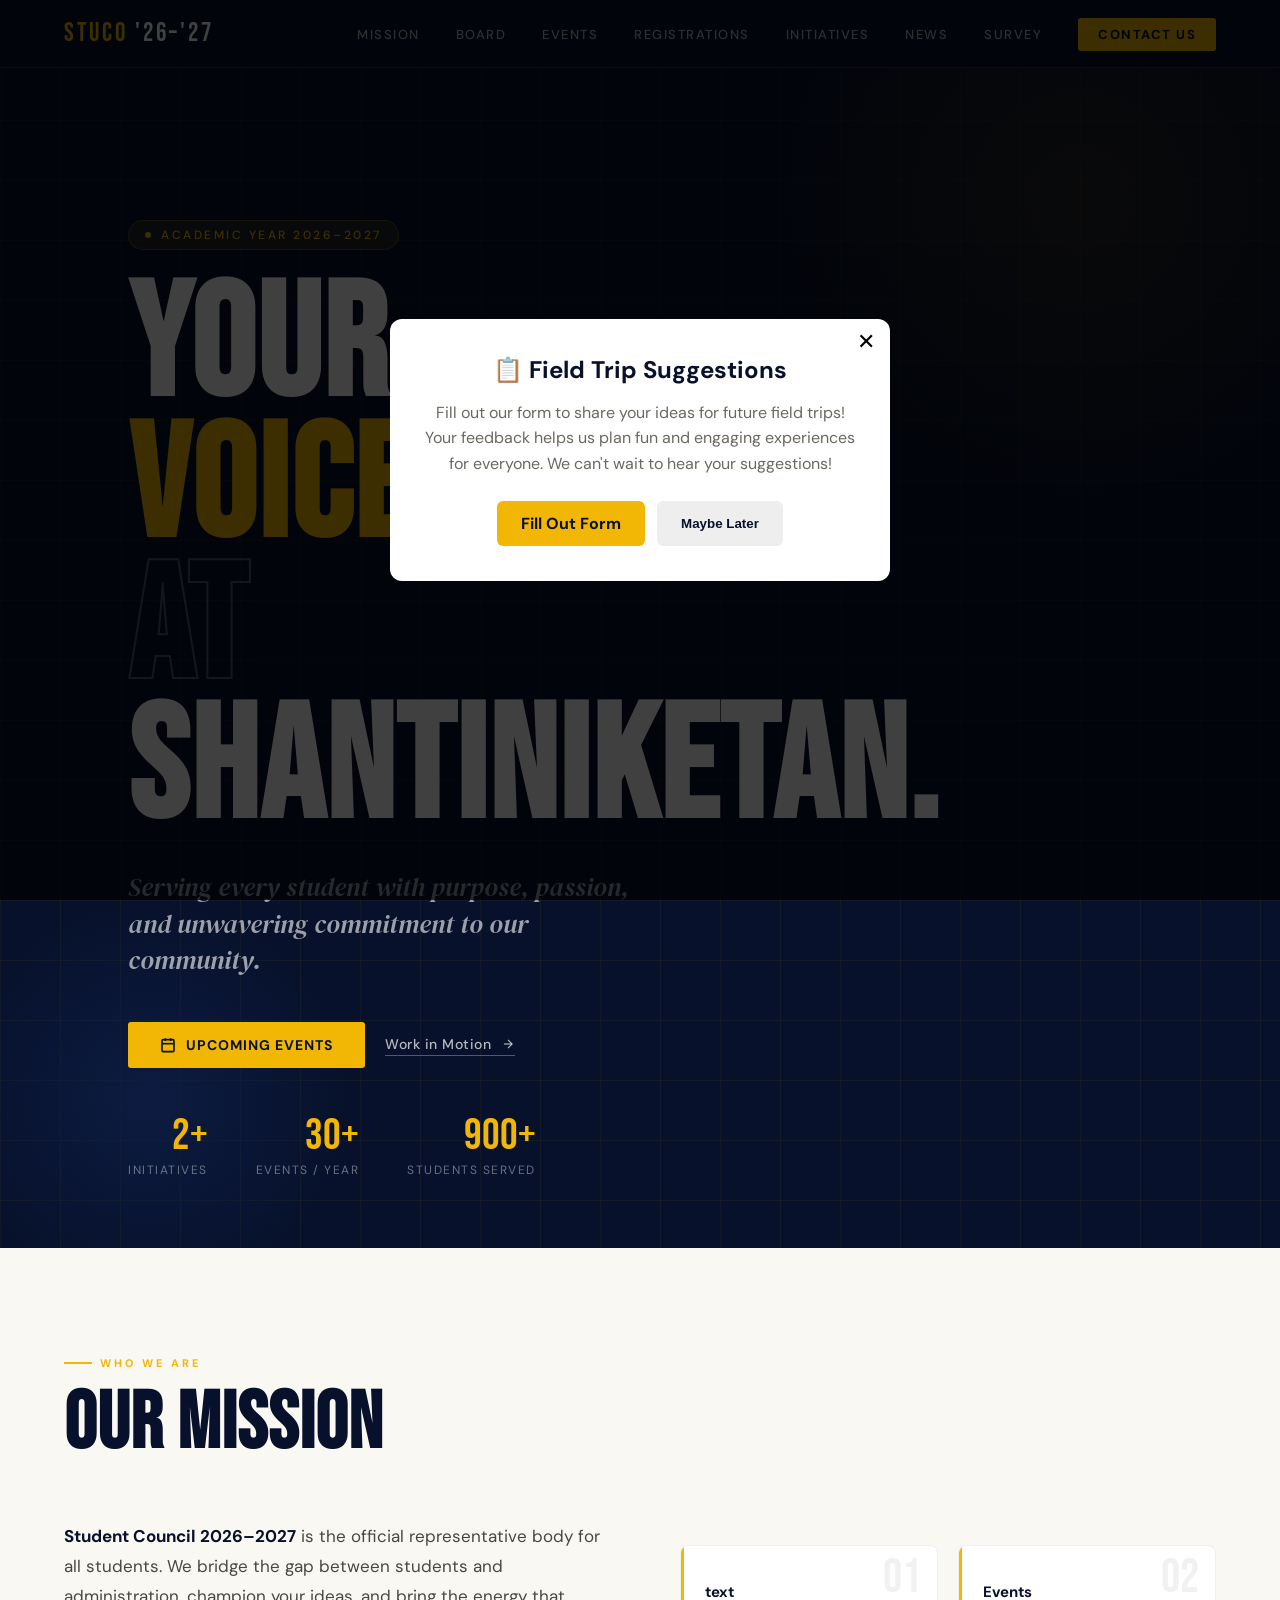
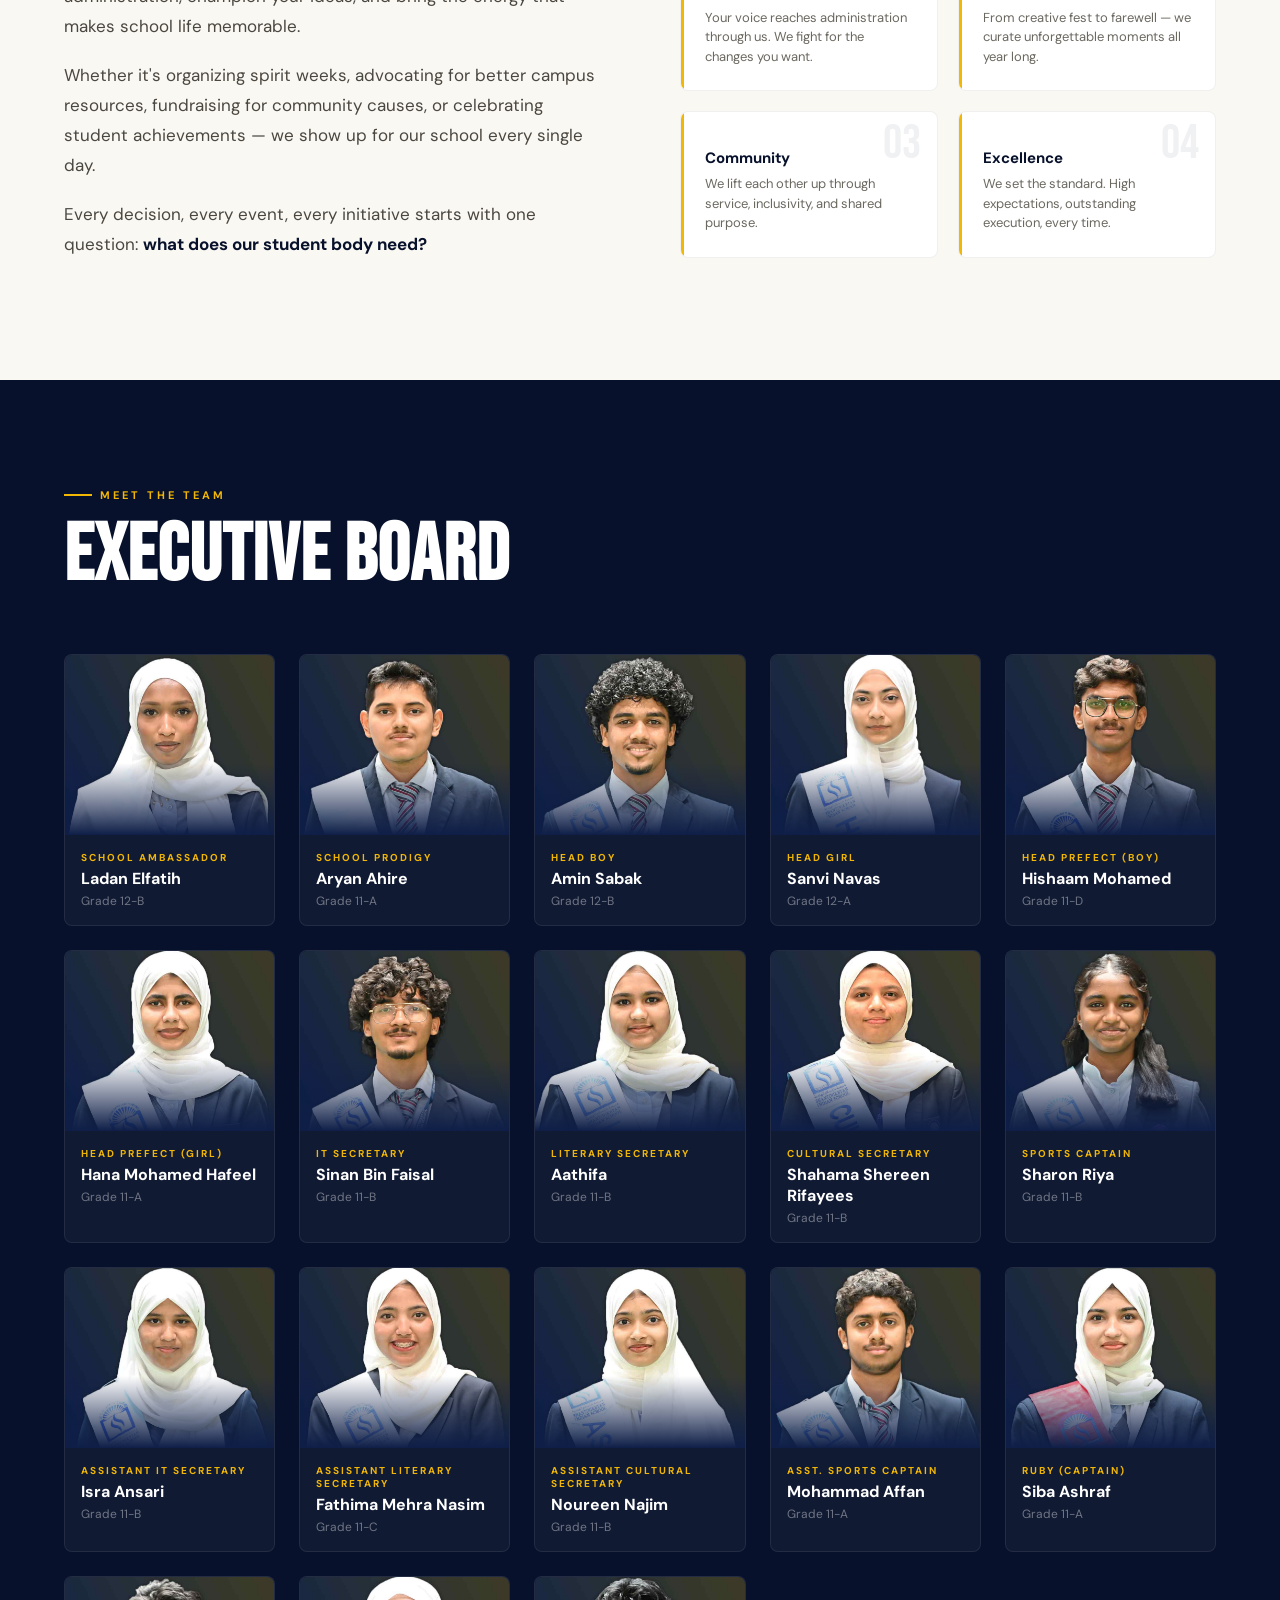
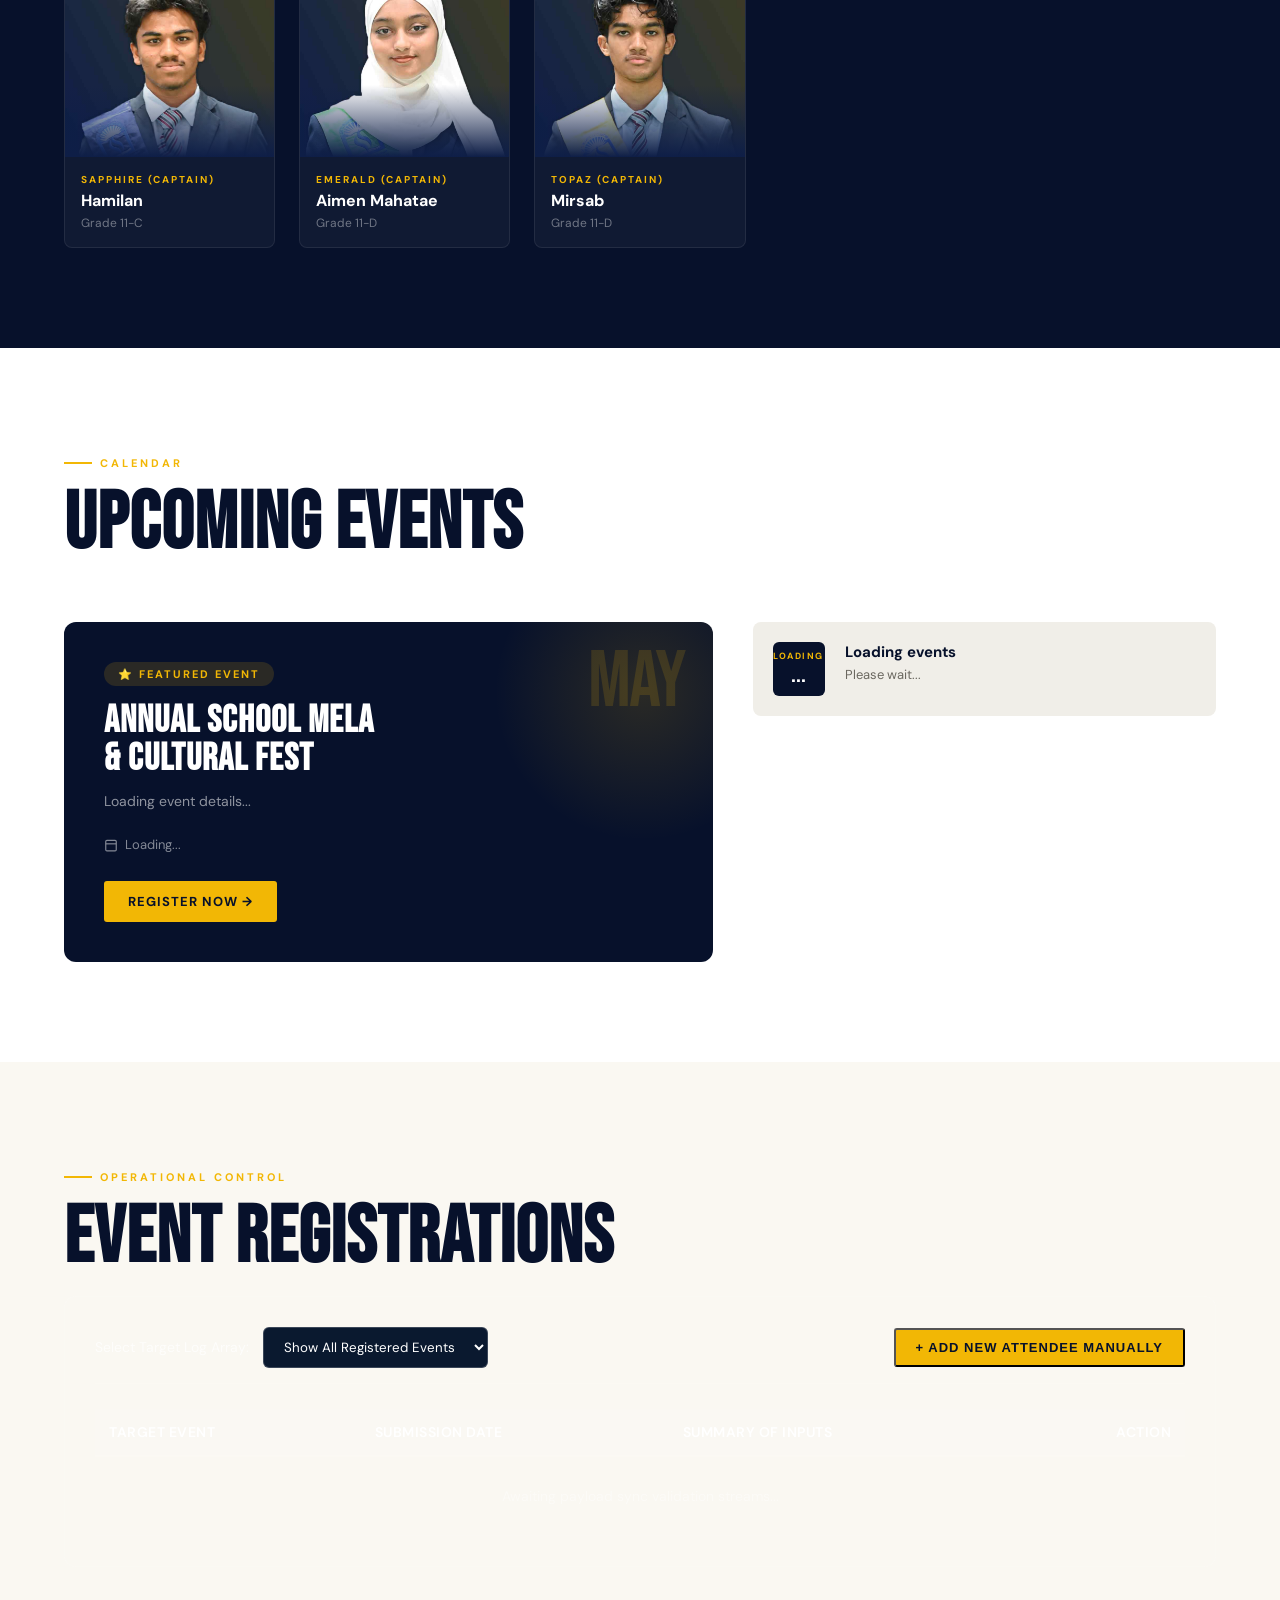
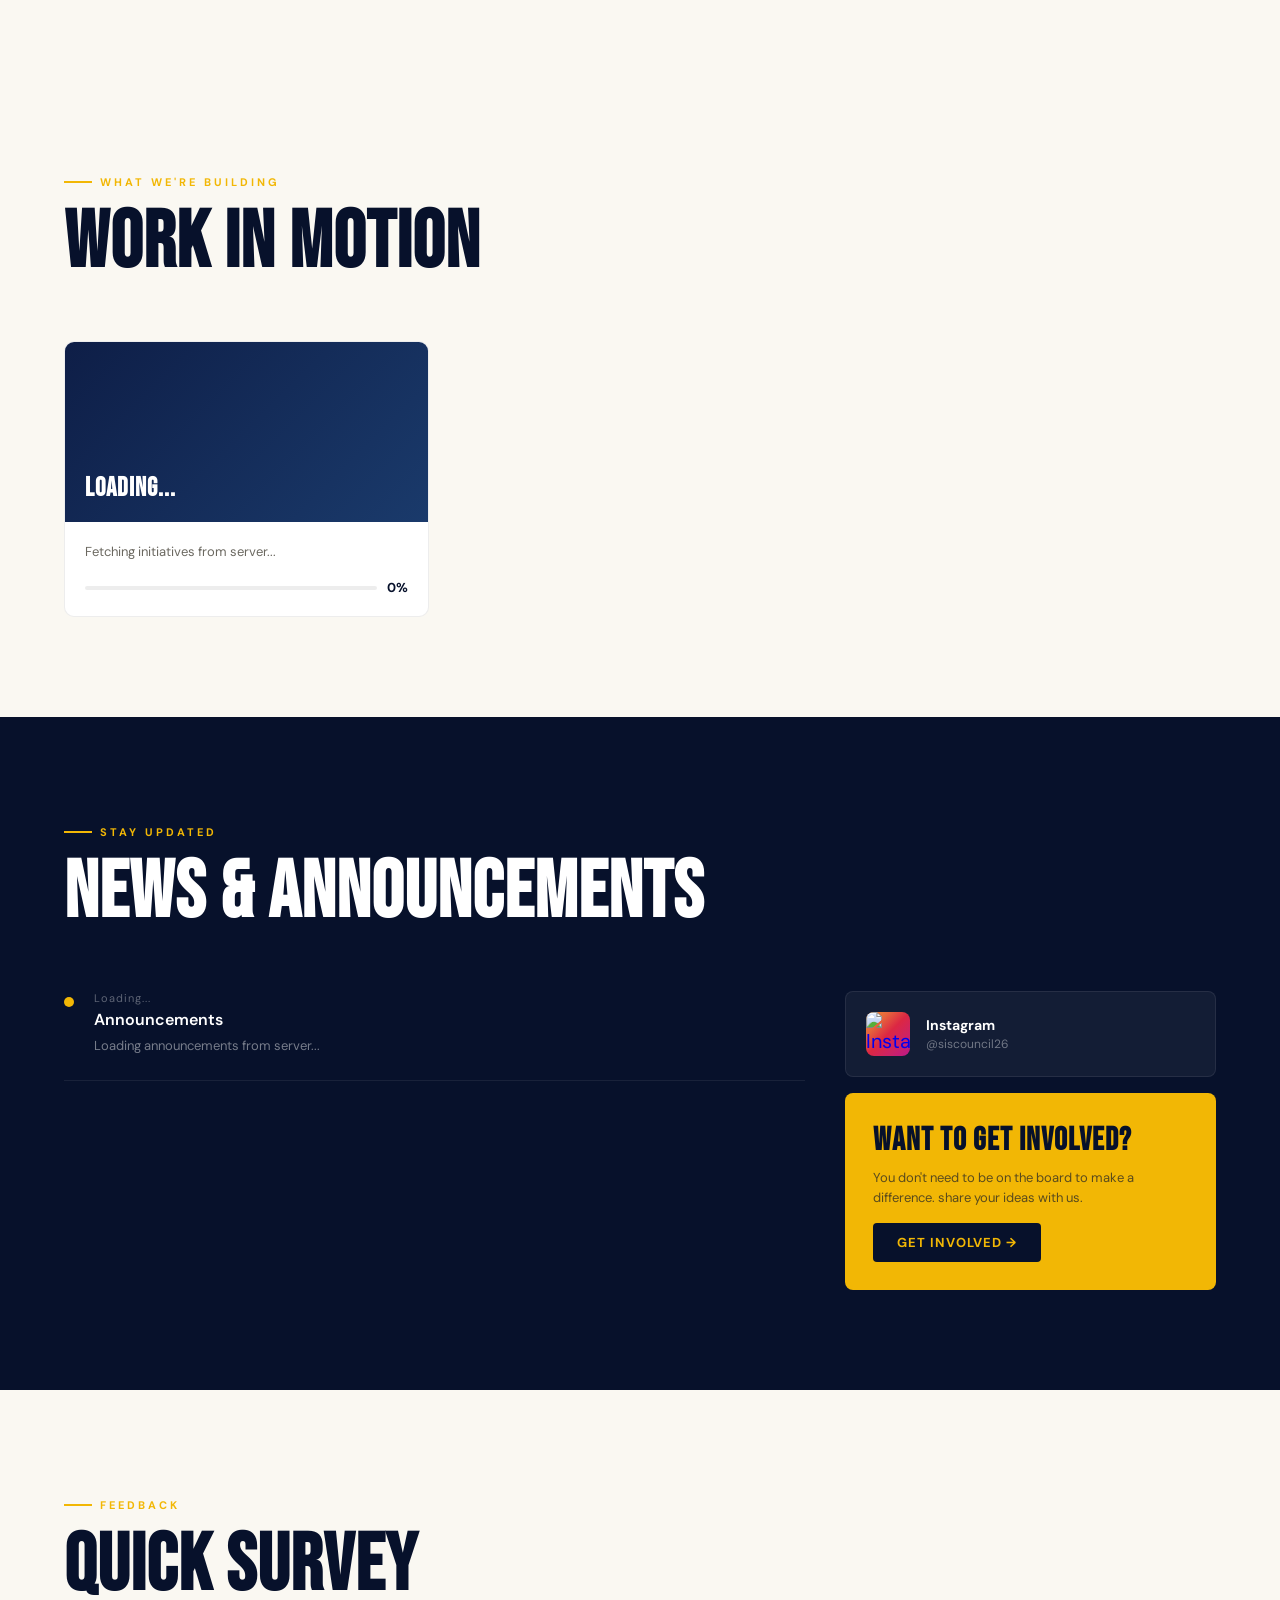
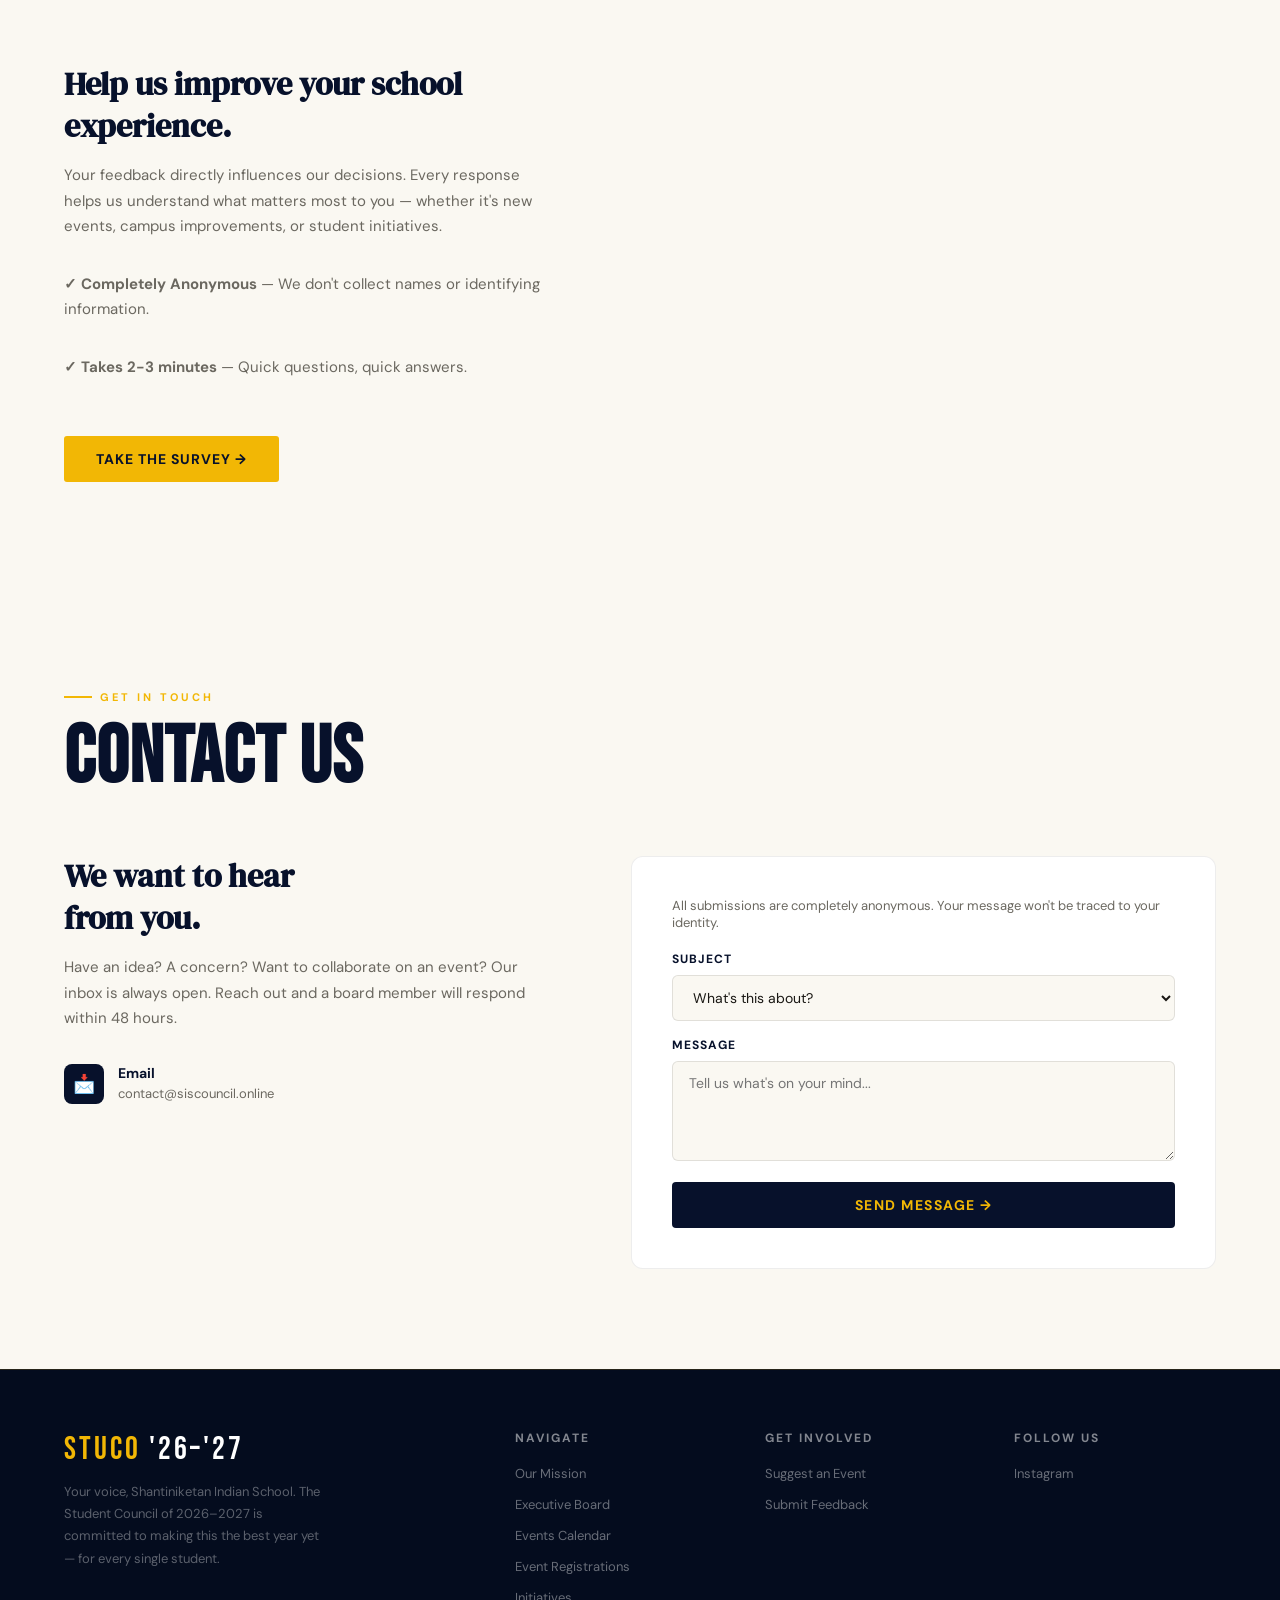
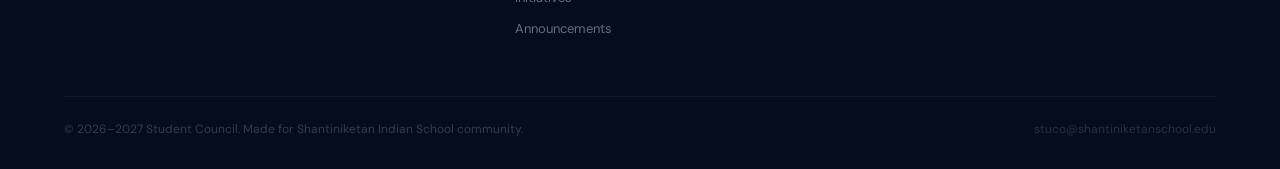
==== index.html @ 7346d617 "yea" ====
<!DOCTYPE html>
<html lang="en">
<head>
<meta charset="UTF-8">
<meta name="viewport" content="width=device-width, initial-scale=1.0">
<meta property="og:image" content="images/logo.jpg">
<title>Shantiniketan Indian School Student Council '26–'27</title>
<link rel="preconnect" href="https://fonts.googleapis.com">
<link href="https://fonts.googleapis.com/css2?family=Bebas+Neue&family=DM+Sans:ital,wght@0,300;0,400;0,500;0,700;1,300&family=DM+Serif+Display:ital@0;1&display=swap" rel="stylesheet">
<script src="https://cdn.jsdelivr.net/npm/@supabase/supabase-js@2"></script>
<link rel="stylesheet" href="style.css">

</head>
<body>
<div id="googleFormPopup" class="popup-overlay">
  <div class="popup-card">
    <button class="popup-close" onclick="closeGoogleFormPopup()">✕</button>

    <h2>📋 Field Trip Suggestions</h2>

    <p>
      Fill out our form to share your ideas for future field trips! Your feedback helps us plan fun and engaging experiences for everyone. We can't wait to hear your suggestions!
    </p>

    <div class="popup-buttons">
      <a
        href="https://forms.gle/4RyQkpnW4PE4snZo6"
        target="_blank"
        class="popup-btn"
      >
        Fill Out Form
      </a>

      <button
        class="popup-btn secondary"
        onclick="closeGoogleFormPopup()"
      >
        Maybe Later
      </button>
    </div>
  </div>
</div>

<nav>
  <div class="nav-logo">STUCO <span>'26–'27</span></div>
  <ul class="nav-links">
    <li><a href="#mission">Mission</a></li>
    <li><a href="#board">Board</a></li>
    <li><a href="#events">Events</a></li>
    <li><a href="#registrations">Registrations</a></li>
    <li><a href="#initiatives">Initiatives</a></li>
    <li><a href="#announcements">News</a></li>
    <li><a href="#survey">Survey</a></li>
    <li><a href="#contact" class="nav-cta">Contact Us</a></li>
  </ul>
  <div class="hamburger" id="hamburger" onclick="toggleMenu()">
    <span></span><span></span><span></span>
  </div>
</nav>

<div id="mobile-menu">
  <a href="#mission" onclick="toggleMenu()">Mission</a>
  <a href="#board" onclick="toggleMenu()">Board</a>
  <a href="#events" onclick="toggleMenu()">Events</a>
  <a href="#registrations" onclick="toggleMenu()">Registrations</a>
  <a href="#initiatives" onclick="toggleMenu()">Initiatives</a>
  <a href="#announcements" onclick="toggleMenu()">News</a>
  <a href="#survey" onclick="toggleMenu()">Survey</a>
  <a href="#contact" onclick="toggleMenu()">Contact Us</a>
</div>

<section id="hero">
  <div class="hero-grid-bg"></div>
  <div class="hero-glow"></div>
  <div class="hero-glow-2"></div>
  <div class="hero-content">
    <div class="hero-eyebrow">Academic Year 2026–2027</div>
    <h1 class="hero-title">
      YOUR<br>
      <span class="gold">VOICE.</span><br>
      <span class="outline">AT</span><br>SHANTINIKETAN.
    </h1>
    <p class="hero-subtitle">Serving every student with purpose, passion, and unwavering commitment to our community.</p>
    <div class="hero-actions">
      <a href="#events" class="btn-primary">
        <svg width="16" height="16" viewBox="0 0 24 24" fill="none" stroke="currentColor" stroke-width="2.5"><rect x="3" y="4" width="18" height="18" rx="2"/><line x1="16" y1="2" x2="16" y2="6"/><line x1="8" y1="2" x2="8" y2="6"/><line x1="3" y1="10" x2="21" y2="10"/></svg>
        Upcoming Events
      </a>
      <a href="#initiatives" class="btn-ghost">
        Work in Motion
        <svg width="14" height="14" viewBox="0 0 24 24" fill="none" stroke="currentColor" stroke-width="2"><line x1="5" y1="12" x2="19" y2="12"/><polyline points="12 5 19 12 12 19"/></svg>
      </a>
    </div>
    <div class="hero-stats">
      <div class="hero-stat">
        <div class="num">2+</div>
        <div class="label">Initiatives</div>
      </div>
      <div class="hero-stat">
        <div class="num">30+</div>
        <div class="label">Events / Year</div>
      </div>
      <div class="hero-stat">
        <div class="num">900+</div>
        <div class="label">Students Served</div>
      </div>
    </div>
  </div>
</section>

<section id="mission">
  <div class="section-tag">Who We Are</div>
  <h2 class="section-title">Our Mission</h2>
  <div class="mission-layout">
    <div class="mission-text reveal">
      <p><strong>Student Council 2026–2027</strong> is the official representative body for all students. We bridge the gap between students and administration, champion your ideas, and bring the energy that makes school life memorable.</p>
      <p>Whether it's organizing spirit weeks, advocating for better campus resources, fundraising for community causes, or celebrating student achievements — we show up for our school every single day.</p>
      <p>Every decision, every event, every initiative starts with one question: <strong>what does our student body need?</strong></p>
    </div>
    <div class="mission-pillars reveal">
      <div class="pillar">
        <div class="pillar-num">01</div>
        <div class="pillar-icon"></div>
        <h3>text</h3>
        <p>Your voice reaches administration through us. We fight for the changes you want.</p>
      </div>
      <div class="pillar">
        <div class="pillar-num">02</div>
        <div class="pillar-icon"></div>
        <h3>Events</h3>
        <p>From creative fest to farewell — we curate unforgettable moments all year long.</p>
      </div>
      <div class="pillar">
        <div class="pillar-num">03</div>
        <div class="pillar-icon"></div>
        <h3>Community</h3>
        <p>We lift each other up through service, inclusivity, and shared purpose.</p>
      </div>
      <div class="pillar">
        <div class="pillar-num">04</div>
        <div class="pillar-icon"></div>
        <h3>Excellence</h3>
        <p>We set the standard. High expectations, outstanding execution, every time.</p>
      </div>
    </div>
  </div>
</section>

<section id="board">
  <div class="section-tag" style="color:var(--gold)">Meet the Team</div>
  <h2 class="section-title light">Executive Board</h2>
  <div class="board-grid">
    <div class="board-card reveal">
      <div class="board-avatar">
        <img src="images/Artboard 1.jpg" alt="Ladan Elfatih"style="width:100%; height:100%; object-fit: cover;">
      </div>
      <div class="board-info">
        <div class="board-role">SCHOOL AMBASSADOR</div>
        <div class="board-name">Ladan Elfatih</div>
        <div class="board-grade">Grade 12-B</div>
      </div>
    </div>
      <div class="board-card reveal">
      <div class="board-avatar"><img src="images/Artboard 2.jpg" alt="Aryan Ahire"style="width:100%; height:100%; object-fit: cover;"></div>
      <div class="board-info">
        <div class="board-role">SCHOOL PRODIGY</div>
        <div class="board-name">Aryan Ahire </div>
        <div class="board-grade">Grade 11-A</div>
      </div>
    </div>
    <div class="board-card reveal">
      <div class="board-avatar">
        <img src="images/Artboard 3.jpg" alt="Amin Sabak"style="width:100%; height:100%; object-fit: cover;">
      </div>
      <div class="board-info">
        <div class="board-role">HEAD BOY</div>
        <div class="board-name">Amin Sabak</div>
        <div class="board-grade">Grade 12-B</div>
      </div>
    </div>
    <div class="board-card reveal">
      <div class="board-avatar">
        <img src="images/Artboard 6.jpg" alt="Sanvi Navas"style="width:100%; height:100%; object-fit: cover; ">
      </div>
      <div class="board-info">
        <div class="board-role">HEAD GIRL</div>
        <div class="board-name">Sanvi Navas</div>
        <div class="board-grade">Grade 12-A</div>
      </div>
    </div>
        <div class="board-card reveal">
      <div class="board-avatar">
        <img src="images/Artboard 5.jpg" alt="Hishaam Mohamed"style="width:100%; height:100%; object-fit: cover;">
      </div>
      <div class="board-info">
        <div class="board-role">HEAD PREFECT (BOY)</div>
        <div class="board-name">Hishaam Mohamed</div>
        <div class="board-grade">Grade 11-D</div>
      </div>
    </div>
    <div class="board-card reveal">
      <div class="board-avatar">
        <img src="images/Artboard 4.jpg" alt="Hana Mohamed Hafeel"style="width:100%; height:100%; object-fit: cover;">
      </div>
      <div class="board-info">
        <div class="board-role">HEAD PREFECT (GIRL)</div>
        <div class="board-name">Hana Mohamed Hafeel</div>
        <div class="board-grade">Grade 11-A</div>
      </div>
    </div>
    <div class="board-card reveal">
      <div class="board-avatar">
        <img src="images/Artboard 11.jpg" alt="Sinan Bin Faisal"style="width:100%; height:100%; object-fit: cover; ">
      </div>
      <div class="board-info">
        <div class="board-role">IT SECRETARY</div>
        <div class="board-name">Sinan Bin Faisal</div>
        <div class="board-grade">Grade 11-B</div>
      </div>
    </div>
    <div class="board-card reveal">
      <div class="board-avatar">
        <img src="images/Artboard 9.jpg" alt="Aathifa"style="width:100%; height:100%; object-fit: cover; ">
      </div>
      <div class="board-info">
        <div class="board-role">LITERARY SECRETARY</div>
        <div class="board-name">Aathifa</div>
        <div class="board-grade">Grade 11-B</div>
      </div>
    </div>
    <div class="board-card reveal">
      <div class="board-avatar">
        <img src="images/Artboard 7.jpg" alt="Shahama Shereen Rifayees"style="width:100%; height:100%; object-fit: cover;">
      </div>
      <div class="board-info">
        <div class="board-role">CULTURAL SECRETARY</div>
        <div class="board-name">Shahama Shereen Rifayees</div>
        <div class="board-grade">Grade 11-B</div>
      </div>
    </div>
    <div class="board-card reveal">
      <div class="board-avatar">
        <img src="images/Artboard 13.jpg" alt="Sharon Riya"style="width:100%; height:100%; object-fit: cover;">
      </div>
      <div class="board-info">
        <div class="board-role">SPORTS CAPTAIN</div>
        <div class="board-name">Sharon Riya</div>
        <div class="board-grade">Grade 11-B</div>
      </div>
    </div>
    <div class="board-card reveal">
      <div class="board-avatar">
        <img src="images/Artboard 10.jpg" alt="Isra Ansari"style="width:100%; height:100%; object-fit: cover; ">
      </div>
      <div class="board-info">
        <div class="board-role">ASSISTANT IT SECRETARY</div>
        <div class="board-name">Isra Ansari</div>
        <div class="board-grade">Grade 11-B</div>
      </div>
    </div>
    <div class="board-card reveal">
      <div class="board-avatar">
        <img src="images/Artboard 12.jpg" alt="Fathima Mehar Nasim"style="width:100%; height:100%; object-fit: cover;">
      </div>
      <div class="board-info">
        <div class="board-role">ASSISTANT LITERARY SECRETARY</div>
        <div class="board-name">Fathima Mehra Nasim</div>
        <div class="board-grade">Grade 11-C</div>
      </div>
    </div>
    <div class="board-card reveal">
      <div class="board-avatar">
        <img src="images/Artboard 8.jpg" alt="Noureennajim"style="width:100%; height:100%; object-fit: cover;">
      </div>
      <div class="board-info">
        <div class="board-role">ASSISTANT CULTURAL SECRETARY</div>
        <div class="board-name">Noureen Najim</div>
        <div class="board-grade">Grade 11-B</div>
      </div>
    </div>
    <div class="board-card reveal">
      <div class="board-avatar">
        <img src="images/Artboard 14.jpg" alt="Mohammad Affan"style="width:100%; height:100%; object-fit: cover;">
      </div>
      <div class="board-info">
        <div class="board-role">ASST. SPORTS CAPTAIN</div>
        <div class="board-name">Mohammad Affan</div>
        <div class="board-grade">Grade 11-A</div>
      </div>
    </div>
    <div class="board-card reveal">
      <div class="board-avatar">
        <img src="images/Artboard 18.jpg" alt="Siba Ashraf"style="width:100%; height:100%; object-fit: cover;">
      </div>
      <div class="board-info">
        <div class="board-role">RUBY (CAPTAIN)</div>
        <div class="board-name">Siba Ashraf</div>
        <div class="board-grade">Grade 11-A</div>
      </div>
    </div>
    <div class="board-card reveal">
      <div class="board-avatar"> <img src="images/Artboard 16.jpg" alt="Hamilan"style="width:100%; height:100%; object-fit: cover;"></div>
      <div class="board-info">
        <div class="board-role">SAPPHIRE (CAPTAIN)</div>
        <div class="board-name">Hamilan</div>
        <div class="board-grade">Grade 11-C</div>
      </div>
    </div>
    <div class="board-card reveal">
      <div class="board-avatar">
        <img src="images/Artboard 15.jpg" alt="Aimen Mahatae"style="width:100%; height:100%; object-fit: cover;">
      </div>
      <div class="board-info">
        <div class="board-role">EMERALD (CAPTAIN)</div>
        <div class="board-name">Aimen Mahatae</div>
        <div class="board-grade">Grade 11-D</div>
      </div>
    </div>
    <div class="board-card reveal">
      <div class="board-avatar">
        <img src="images/Artboard 17.jpg" alt="Mirsab"style="width:100%; height:100%; object-fit: cover;">
      </div>
      <div class="board-info">
        <div class="board-role">TOPAZ (CAPTAIN)</div>
        <div class="board-name">Mirsab</div>
        <div class="board-grade">Grade 11-D</div>
      </div>
    </div>
  </div>
</section>

<section id="events">
  <div class="section-tag">Calendar</div>
  <h2 class="section-title">Upcoming Events</h2>
  <div class="events-layout">
    <div class="event-featured reveal" id="eventFeatured">
      <div class="event-featured-date">MAY</div>
      <div class="event-tag-pill">⭐ Featured Event</div>
      <h3>Annual School Mela<br>& Cultural Fest</h3>
      <p>Loading event details...</p>
      <div class="event-meta">
        <div class="event-meta-item">
          <svg width="14" height="14" viewBox="0 0 24 24" fill="none" stroke="white" stroke-width="2"><rect x="3" y="4" width="18" height="18" rx="2"/><line x1="3" y1="10" x2="21" y2="10"/></svg>
          Loading...
        </div>
      </div>
      <a href="#contact" class="btn-primary" style="font-size:13px; padding: 12px 24px;">
        Register Now →
      </a>
    </div>
    <div class="events-list reveal" id="eventsList">
      <div class="event-item">
        <div class="event-date-block"><div class="month">Loading</div><div class="day">...</div></div>
        <div class="event-info">
          <h4>Loading events</h4>
          <p>Please wait...</p>
        </div>
      </div>
    </div>
  </div>
</section>

<section id="registrations">
  <div class="section-tag">Operational Control</div>
  <h2 class="section-title">Event Registrations</h2>
  
  <div class="registrations-wrapper reveal">
    <div class="reg-control-header">
      <div>
        <label style="font-size: 14px; color: rgba(255,255,255,0.7); margin-right: 10px;">Select Target Log Array:</label>
        <select id="regFilterEvent" class="reg-filter-select" onchange="filterRegistrations()">
          <option value="">Show All Registered Events</option>
        </select>
      </div>
      <button class="btn-primary" style="font-size: 13px; padding: 10px 20px;" onclick="openManualRegistrationModal()">
        + Add New Attendee Manually
      </button>
    </div>

    <div class="table-responsive">
      <table class="admin-table">
        <thead>
          <tr>
            <th>Target Event</th>
            <th>Submission Date</th>
            <th>Summary of Inputs</th>
            <th style="text-align: right;">Action</th>
          </tr>
        </thead>
        <tbody id="registrationsTableBody">
          <tr>
            <td colspan="4" style="text-align: center; color: rgba(255,255,255,0.4); padding: 30px;">
              Awaiting payload sync validation streams...
            </td>
          </tr>
        </tbody>
      </table>
    </div>
  </div>
</section>

<section id="initiatives">
  <div class="section-tag">What We're Building</div>
  <h2 class="section-title">Work in Motion</h2>
  <div class="initiatives-grid" id="initiativesGrid">
    <div class="initiative-card reveal">
      <div class="initiative-top t1"><h3>Loading...</h3></div>
      <div class="initiative-body">
        <p>Fetching initiatives from server...</p>
        <div class="initiative-progress">
          <div class="progress-bar"><div class="progress-fill" style="width:0%"></div></div>
          <span class="progress-pct">0%</span>
        </div>
      </div>
    </div>
  </div>
</section>

<section id="announcements">
  <div class="section-tag" style="color:var(--gold)">Stay Updated</div>
  <h2 class="section-title light">News & Announcements</h2>
  <div class="announcements-layout">
    <div class="announcement-list reveal" id="announcementsList">
      <div class="announcement-item">
        <div class="ann-dot"></div>
        <div>
          <div class="ann-date">Loading...</div>
          <div class="ann-title">Announcements</div>
          <div class="ann-text">Loading announcements from server...</div>
        </div>
      </div>
    </div>

    <div class="reveal">
      <div class="social-links">
        <a class="social-card" href="https://www.instagram.com/siscouncil26/" target="_blank">
          <div class="social-icon ig">
            <img src="https://img.freepik.com/premium-vector/instagram-vector-logo-icon-social-media-logotype_901408-392.jpg?semt=ais_hybrid&w=740&q=80" alt="Instagram" style="width: 100%; height: 100%; object-fit: cover; border-radius: 8px;">
          </div>
          <div class="social-info">
            <div class="platform">Instagram</div>
            <div class="handle">@siscouncil26</div>
          </div>
        </a>
      </div>
      <div class="join-box">
        <h3>Want to Get Involved?</h3>
        <p>You don't need to be on the board to make a difference.  share your ideas with us.</p>
        <a href="#contact" class="btn-navy">Get Involved →</a>
      </div>
    </div>
  </div>
</section>

<section id="survey">
  <div class="section-tag">Feedback</div>
  <h2 class="section-title">Quick Survey</h2>
  <div class="survey-layout">
    <div class="survey-info reveal">
      <h3>Help us improve your school experience.</h3>
      <p>Your feedback directly influences our decisions. Every response helps us understand what matters most to you — whether it's new events, campus improvements, or student initiatives.</p>
      <p><strong>✓ Completely Anonymous</strong> — We don't collect names or identifying information.</p>
      <p><strong>✓ Takes 2-3 minutes</strong> — Quick questions, quick answers.</p>
      <a href="survey.html" class="btn-primary" style="display: inline-flex; margin-top: 24px;">Take the Survey →</a>
    </div>
  </div>
</section>

<section id="contact">
  <div class="section-tag">Get In Touch</div>
  <h2 class="section-title">Contact Us</h2>
  <div class="contact-layout">
    <div class="contact-info reveal">
      <h3>We want to hear<br>from you.</h3>
      <p>Have an idea? A concern? Want to collaborate on an event? Our inbox is always open. Reach out and a board member will respond within 48 hours.</p>
      <div class="contact-item">
        <div class="contact-icon">📩</div>
        <div>
          <strong>Email</strong>
          <span>contact@siscouncil.online</span>
        </div>
      </div>
    </div>
    <div class="contact-form reveal">
      <p style="font-size: 13px; color: var(--gray-text); margin-bottom: 20px;">All submissions are completely anonymous. Your message won't be traced to your identity.</p>
      <div class="form-group">
        <label>Subject</label>
        <select>
          <option value="">What's this about?</option>
          <option>Event Idea</option>
          <option>Campus Concern</option>
          <option>Join a Committee</option>
          <option>General Feedback</option>
          <option>Other</option>
        </select>
      </div>
      <div class="form-group">
        <label>Message</label>
        <textarea placeholder="Tell us what's on your mind..."></textarea>
      </div>
      <button class="form-submit" onclick="handleSubmit(event)">Send Message →</button>
    </div>
  </div>
</section>

<div id="modal" class="popup-overlay" style="z-index: 99999;">
  <div class="popup-card" style="text-align: left; background: #0a192f; border: 1px solid rgba(255,255,255,0.1); max-width: 550px; color: #ffffff;">
    <button class="popup-close" onclick="closeModal()">✕</button>
    <h2 id="modalTitle" style="font-family: 'Bebas Neue', sans-serif; letter-spacing: 1px; color: #f5c75d; margin-bottom: 20px;">Form</h2>
    <div id="modalBody" style="max-height: 400px; overflow-y: auto; padding-right: 10px;"></div>
  </div>
</div>

<footer>
  <div class="footer-top">
    <div class="footer-brand">
      <div class="footer-logo">STUCO <span>'26–'27</span></div>
      <p class="footer-desc">Your voice, Shantiniketan Indian School. The Student Council of 2026–2027 is committed to making this the best year yet — for every single student.</p>
    </div>
    <div class="footer-col">
      <h4>Navigate</h4>
      <ul>
        <li><a href="#mission">Our Mission</a></li>
        <li><a href="#board">Executive Board</a></li>
        <li><a href="#events">Events Calendar</a></li>
        <li><a href="#registrations">Event Registrations</a></li>
        <li><a href="#initiatives">Initiatives</a></li>
        <li><a href="#announcements">Announcements</a></li>
      </ul>
    </div>
    <div class="footer-col">
      <h4>Get Involved</h4>
      <ul>
        <li><a href="#contact">Suggest an Event</a></li>
        <li><a href="#contact">Submit Feedback</a></li>
      </ul>
    </div>
    <div class="footer-col">
      <h4>Follow Us</h4>
      <ul>
        <li><a href="https://www.instagram.com/siscouncil26/">Instagram</a></li>
      </ul>
    </div>
  </div>
  <div class="footer-bottom">
    <p>© 2026–2027 Student Council. Made for Shantiniketan Indian School community.</p>
    <p style="color:rgba(255,255,255,0.15)">stuco@shantiniketanschool.edu</p>
  </div>
</footer>

<script src="config.js"></script>
<script src="script.js"></script>
<script>
  // Automatic data hook trigger on layout frame load
  window.addEventListener('DOMContentLoaded', () => {
    if (typeof loadAllRegistrations === 'function') {
      loadAllRegistrations();
    }
  });

  function closeModal() {
    document.getElementById('modal').classList.remove('active');
  }
</script>
</body>
</html>
---- style.css ----
:root {
    --navy: #07112b;
    --navy-mid: #0e1e47;
    --gold: #f2b705;
    --gold-light: #ffd15c;
    --cream: #faf8f2;
    --white: #ffffff;
    --gray-soft: #f0eee8;
    --gray-text: #6b6860;
    --dark-text: #1a1814;
    --red-accent: #c0392b;
  }

  *, *::before, *::after { box-sizing: border-box; margin: 0; padding: 0; }

  html { scroll-behavior: smooth; }

  body {
    font-family: 'DM Sans', sans-serif;
    background: var(--cream);
    color: var(--dark-text);
    overflow-x: hidden;
  }

  /* ───── NAV ───── */
  nav {
    position: fixed; top: 0; left: 0; right: 0; z-index: 100;
    display: flex; align-items: center; justify-content: space-between;
    padding: 0 5vw;
    height: 68px;
    background: rgba(7, 17, 43, 0.95);
    backdrop-filter: blur(8px);
    border-bottom: 1px solid rgba(242, 183, 5, 0.2);
  }
  .nav-logo {
    font-family: 'Bebas Neue', sans-serif;
    font-size: 26px;
    letter-spacing: 3px;
    color: var(--gold);
  }
  .nav-logo span { color: var(--white); }
  .nav-links {
    display: flex; gap: 36px;
    list-style: none;
  }
  .nav-links a {
    text-decoration: none;
    color: rgba(255,255,255,0.7);
    font-size: 13px;
    font-weight: 500;
    letter-spacing: 1.5px;
    text-transform: uppercase;
    transition: color 0.2s;
  }
  .nav-links a:hover { color: var(--gold); }
  .nav-cta {
    background: var(--gold);
    color: var(--navy) !important;
    padding: 8px 20px;
    border-radius: 3px;
    font-weight: 700 !important;
    color: var(--navy) !important;
  }
  .nav-cta:hover { background: var(--gold-light) !important; color: var(--navy) !important; }

  .hamburger { display: none; flex-direction: column; gap: 5px; cursor: pointer; }
  .hamburger span { display: block; width: 24px; height: 2px; background: var(--gold); border-radius: 2px; }

  /* ───── HERO ───── */
  #hero {
    min-height: 100vh;
    background: var(--navy);
    position: relative;
    display: flex; align-items: center;
    overflow: hidden;
  }
  .hero-grid-bg {
    position: absolute; inset: 0;
    background-image:
      linear-gradient(rgba(242,183,5,0.05) 1px, transparent 1px),
      linear-gradient(90deg, rgba(242,183,5,0.05) 1px, transparent 1px);
    background-size: 60px 60px;
  }
  .hero-glow {
    position: absolute;
    width: 600px; height: 600px;
    background: radial-gradient(circle, rgba(242,183,5,0.12) 0%, transparent 70%);
    top: -100px; right: -100px;
    pointer-events: none;
  }
  .hero-glow-2 {
    position: absolute;
    width: 400px; height: 400px;
    background: radial-gradient(circle, rgba(14,30,71,0.8) 0%, transparent 70%);
    bottom: -50px; left: -50px;
    pointer-events: none;
  }
  .hero-content {
    position: relative; z-index: 2;
    padding: 120px 5vw 80px;
    max-width: 900px;
  }
  .hero-eyebrow {
    display: inline-flex; align-items: center; gap: 10px;
    background: rgba(242,183,5,0.1);
    border: 1px solid rgba(242,183,5,0.3);
    color: var(--gold);
    font-size: 12px; font-weight: 500;
    letter-spacing: 2.5px; text-transform: uppercase;
    padding: 6px 16px; border-radius: 100px;
    margin-bottom: 28px;
    animation: fadeUp 0.8s ease both;
  }
  .hero-eyebrow::before {
    content: '';
    width: 6px; height: 6px;
    border-radius: 50%; background: var(--gold);
    animation: pulse 2s infinite;
  }
  @keyframes pulse {
    0%, 100% { opacity: 1; transform: scale(1); }
    50% { opacity: 0.5; transform: scale(0.8); }
  }
  .hero-title {
    font-family: 'Bebas Neue', sans-serif;
    font-size: clamp(70px, 14vw, 160px);
    line-height: 0.88;
    color: var(--white);
    letter-spacing: 2px;
    animation: fadeUp 0.8s 0.1s ease both;
  }
  .hero-title .gold { color: var(--gold); }
  .hero-title .outline {
    -webkit-text-stroke: 2px rgba(255,255,255,0.3);
    color: transparent;
  }
  .hero-subtitle {
    margin-top: 28px;
    font-family: 'DM Serif Display', serif;
    font-style: italic;
    font-size: clamp(18px, 2.5vw, 26px);
    color: rgba(255,255,255,0.6);
    line-height: 1.4;
    max-width: 520px;
    animation: fadeUp 0.8s 0.2s ease both;
  }
  .hero-actions {
    display: flex; align-items: center; gap: 20px;
    margin-top: 44px;
    flex-wrap: wrap;
    animation: fadeUp 0.8s 0.3s ease both;
  }
  .btn-primary {
    display: inline-flex; align-items: center; gap: 10px;
    background: var(--gold);
    color: var(--navy);
    font-weight: 700; font-size: 14px;
    letter-spacing: 1px; text-transform: uppercase;
    padding: 14px 32px; border-radius: 3px;
    text-decoration: none;
    transition: background 0.2s, transform 0.15s;
  }
  .btn-primary:hover { background: var(--gold-light); transform: translateY(-2px); }
  .btn-ghost {
    display: inline-flex; align-items: center; gap: 10px;
    color: rgba(255,255,255,0.7);
    font-size: 14px; font-weight: 500;
    letter-spacing: 0.5px;
    text-decoration: none;
    border-bottom: 1px solid rgba(255,255,255,0.3);
    padding-bottom: 2px;
    transition: color 0.2s, border-color 0.2s;
  }
  .btn-ghost:hover { color: var(--white); border-color: var(--white); }
  .hero-stats {
    position: absolute; bottom: -30px;
    display: flex; gap: 48px;
    animation: fadeUp 0.8s 0.4s ease both;
  }
  .hero-stat { text-align: right; }
  .hero-stat .num {
    font-family: 'Bebas Neue', sans-serif;
    font-size: 44px; color: var(--gold); line-height: 1;
  }
  .hero-stat .label {
    font-size: 12px; color: rgba(255,255,255,0.4);
    letter-spacing: 1.5px; text-transform: uppercase;
    margin-top: 4px;
  }

  @keyframes fadeUp {
    from { opacity: 0; transform: translateY(30px); }
    to { opacity: 1; transform: translateY(0); }
  }

  /* ───── SECTION LAYOUT ───── */
  section { padding: 100px 5vw; }
  .section-tag {
    display: inline-flex; align-items: center; gap: 8px;
    font-size: 11px; font-weight: 700;
    letter-spacing: 3px; text-transform: uppercase;
    color: var(--gold);
    margin-bottom: 16px;
  }
  .section-tag::before {
    content: '';
    display: inline-block;
    width: 28px; height: 2px;
    background: var(--gold);
  }
  .section-title {
    font-family: 'Bebas Neue', sans-serif;
    font-size: clamp(44px, 7vw, 80px);
    line-height: 0.95;
    color: var(--navy);
    letter-spacing: 1px;
  }
  .section-title.light { color: var(--white); }

  /* ───── MISSION ───── */
  #mission { background: var(--cream); }
  .mission-layout {
    display: grid;
    grid-template-columns: 1fr 1fr;
    gap: 80px;
    align-items: center;
    margin-top: 60px;
  }
  .mission-text p {
    font-size: 17px; line-height: 1.75;
    color: #4a4740;
    margin-bottom: 20px;
  }
  .mission-text p strong { color: var(--navy); }
  .mission-pillars {
    display: grid; grid-template-columns: 1fr 1fr; gap: 20px;
  }
  .pillar {
    background: var(--white);
    border: 1px solid rgba(0,0,0,0.06);
    border-radius: 8px;
    padding: 24px;
    position: relative;
    overflow: hidden;
    transition: transform 0.2s, box-shadow 0.2s;
  }
  .pillar:hover { transform: translateY(-4px); box-shadow: 0 12px 40px rgba(7,17,43,0.1); }
  .pillar::before {
    content: '';
    position: absolute; top: 0; left: 0;
    width: 3px; height: 100%;
    background: var(--gold);
  }
  .pillar-num {
    font-family: 'Bebas Neue', sans-serif;
    font-size: 48px; line-height: 1;
    color: rgba(7,17,43,0.06);
    position: absolute; top: 8px; right: 16px;
  }
  .pillar-icon { font-size: 24px; margin-bottom: 12px; }
  .pillar h3 {
    font-size: 15px; font-weight: 700;
    color: var(--navy); margin-bottom: 6px;
  }
  .pillar p { font-size: 13px; color: var(--gray-text); line-height: 1.5; }

  /* ───── BOARD ───── */
  #board { background: var(--navy); }
  .board-grid {
    display: grid;
    grid-template-columns: repeat(auto-fill, minmax(200px, 1fr));
    gap: 24px;
    margin-top: 60px;
  }
  .board-card {
    background: rgba(255,255,255,0.04);
    border: 1px solid rgba(255,255,255,0.08);
    border-radius: 8px;
    overflow: hidden;
    transition: transform 0.2s, background 0.2s;
  }
  .board-card:hover {
    transform: translateY(-6px);
    background: rgba(255,255,255,0.07);
  }
  .board-avatar {
    height: 180px;
    background: linear-gradient(135deg, var(--navy-mid) 0%, rgba(242,183,5,0.15) 100%);
    display: flex; align-items: center; justify-content: center;
    font-family: 'Bebas Neue', sans-serif;
    font-size: 52px; color: rgba(242,183,5,0.4);
    letter-spacing: 2px;
    position: relative;
    overflow: hidden;
  }
  .board-avatar::after {
    content: '';
    position: absolute; bottom: 0; left: 0; right: 0;
    height: 40%;
    background: linear-gradient(to top, var(--navy-mid), transparent);
  }
  .board-info { padding: 16px; }
  .board-role {
    font-size: 10px; font-weight: 700;
    letter-spacing: 2px; text-transform: uppercase;
    color: var(--gold);
    margin-bottom: 4px;
  }
  .board-name {
    font-size: 16px; font-weight: 700;
    color: var(--white);
    margin-bottom: 4px;
  }
  .board-grade {
    font-size: 12px; color: rgba(255,255,255,0.4);
  }

  /* ───── EVENTS ───── */
  #events { background: var(--white); }
  .events-layout {
    display: grid;
    grid-template-columns: 1.4fr 1fr;
    gap: 40px;
    margin-top: 60px;
  }
  .event-featured {
    background: var(--navy);
    border-radius: 12px;
    padding: 40px;
    position: relative; overflow: hidden;
  }
  .event-featured::before {
    content: '';
    position: absolute; top: -80px; right: -80px;
    width: 300px; height: 300px;
    background: radial-gradient(circle, rgba(242,183,5,0.15) 0%, transparent 70%);
  }
  .event-featured-date {
    font-family: 'Bebas Neue', sans-serif;
    font-size: 80px; line-height: 0.9;
    color: rgba(242,183,5,0.15);
    position: absolute; top: 24px; right: 28px;
    letter-spacing: -2px;
  }
  .event-tag-pill {
    display: inline-block;
    background: rgba(242,183,5,0.15);
    color: var(--gold);
    font-size: 11px; font-weight: 700;
    letter-spacing: 2px; text-transform: uppercase;
    padding: 5px 14px; border-radius: 100px;
    margin-bottom: 16px;
  }
  .event-featured h3 {
    font-family: 'Bebas Neue', sans-serif;
    font-size: 38px; color: var(--white);
    letter-spacing: 1px; line-height: 1; margin-bottom: 12px;
  }
  .event-featured p {
    font-size: 14px; color: rgba(255,255,255,0.55);
    line-height: 1.6; margin-bottom: 24px;
    max-width: 360px;
  }
  .event-meta {
    display: flex; gap: 20px; flex-wrap: wrap;
    margin-bottom: 28px;
  }
  .event-meta-item {
    display: flex; align-items: center; gap: 7px;
    font-size: 13px; color: rgba(255,255,255,0.5);
  }
  .event-meta-item svg { opacity: 0.5; }
  .events-list { display: flex; flex-direction: column; gap: 16px; }
  .event-item {
    display: flex; gap: 20px; align-items: flex-start;
    background: var(--gray-soft);
    border-radius: 8px; padding: 20px;
    transition: transform 0.15s;
    cursor: pointer;
  }
  .event-item:hover { transform: translateX(4px); }
  .event-date-block {
    flex-shrink: 0;
    width: 52px;
    background: var(--navy);
    border-radius: 6px;
    text-align: center;
    padding: 8px 0;
  }
  .event-date-block .month {
    font-size: 9px; font-weight: 700;
    letter-spacing: 1.5px; text-transform: uppercase;
    color: var(--gold);
  }
  .event-date-block .day {
    font-family: 'Bebas Neue', sans-serif;
    font-size: 26px; line-height: 1;
    color: var(--white);
  }
  .event-info h4 { font-size: 15px; font-weight: 700; color: var(--navy); margin-bottom: 4px; }
  .event-info p { font-size: 13px; color: var(--gray-text); }

  /* ───── INITIATIVES ───── */
  #initiatives { background: var(--cream); }
  .initiatives-grid {
    display: grid;
    grid-template-columns: repeat(3, 1fr);
    gap: 28px;
    margin-top: 60px;
  }
  .initiative-card {
    border-radius: 10px;
    overflow: hidden;
    border: 1px solid rgba(0,0,0,0.07);
    background: var(--white);
    transition: transform 0.2s, box-shadow 0.2s;
  }
  .initiative-card:hover {
    transform: translateY(-6px);
    box-shadow: 0 20px 60px rgba(7,17,43,0.1);
  }
  .initiative-top {
    height: 180px;
    display: flex; align-items: flex-end;
    padding: 20px;
    position: relative;
  }
  .initiative-top.t1 { background: linear-gradient(135deg, #0e1e47, #1a3a6b); }
  .initiative-top.t2 { background: linear-gradient(135deg, #1a0a00, #5c2a00); }
  .initiative-top.t3 { background: linear-gradient(135deg, #0a1f0a, #1a4a1a); }
  .initiative-top.t4 { background: linear-gradient(135deg, #1a0a1a, #4a1a6b); }
  .initiative-top.t5 { background: linear-gradient(135deg, #1a1500, #4a3b00); }
  .initiative-top.t6 { background: linear-gradient(135deg, #1a0a0a, #4a1a1a); }
  .initiative-top h3 {
    font-family: 'Bebas Neue', sans-serif;
    font-size: 26px; letter-spacing: 1px;
    color: var(--white); line-height: 1;
  }
  .initiative-body { padding: 20px; }
  .initiative-body p { font-size: 13px; color: var(--gray-text); line-height: 1.6; margin-bottom: 16px; }
  .initiative-progress {
    display: flex; align-items: center; gap: 10px;
    font-size: 12px;
  }
  .progress-bar {
    flex: 1; height: 4px;
    background: rgba(0,0,0,0.07); border-radius: 2px;
    overflow: hidden;
  }
  .progress-fill {
    height: 100%; background: var(--gold); border-radius: 2px;
  }
  .progress-pct { font-weight: 700; color: var(--navy); font-size: 13px; }

  /* ───── ANNOUNCEMENTS ───── */
  #announcements { background: var(--navy); }
  .announcements-layout {
    display: grid;
    grid-template-columns: 2fr 1fr;
    gap: 40px;
    margin-top: 60px;
  }
  .announcement-list { display: flex; flex-direction: column; gap: 0; }
  .announcement-item {
    border-bottom: 1px solid rgba(255,255,255,0.07);
    padding: 24px 0;
    display: flex; gap: 20px; align-items: flex-start;
    cursor: pointer; transition: padding-left 0.2s;
  }
  .announcement-item:hover { padding-left: 8px; }
  .announcement-item:first-child { padding-top: 0; }
  .ann-dot {
    width: 10px; height: 10px;
    border-radius: 50%; background: var(--gold);
    flex-shrink: 0; margin-top: 6px;
  }
  .ann-dot.gray { background: rgba(255,255,255,0.2); }
  .ann-date { font-size: 11px; color: rgba(255,255,255,0.35); letter-spacing: 1px; margin-bottom: 4px; }
  .ann-title { font-size: 16px; font-weight: 600; color: var(--white); margin-bottom: 6px; }
  .ann-text { font-size: 13px; color: rgba(255,255,255,0.45); line-height: 1.5; }
  .social-links { display: flex; flex-direction: column; gap: 16px; }
  .social-card {
    background: rgba(255,255,255,0.05);
    border: 1px solid rgba(255,255,255,0.08);
    border-radius: 8px; padding: 20px;
    display: flex; gap: 16px; align-items: center;
    text-decoration: none;
    transition: background 0.2s;
  }
  .social-card:hover { background: rgba(255,255,255,0.09); }
  .social-icon {
    width: 44px; height: 44px;
    border-radius: 8px;
    display: flex; align-items: center; justify-content: center;
    font-size: 20px; flex-shrink: 0;
  }
  .social-icon.ig { background: linear-gradient(135deg, #f09433, #e6683c, #dc2743, #cc2366, #bc1888); }
  .social-icon.tw { background: #000000; }
  .social-icon.yt { background: #ff0000; }
  .social-info .platform { font-size: 14px; font-weight: 700; color: var(--white); margin-bottom: 2px; }
  .social-info .handle { font-size: 12px; color: rgba(255,255,255,0.4); }
  .join-box {
    background: var(--gold);
    border-radius: 8px; padding: 28px;
    margin-top: 16px;
  }
  .join-box h3 {
    font-family: 'Bebas Neue', sans-serif;
    font-size: 32px; color: var(--navy);
    letter-spacing: 1px; margin-bottom: 8px;
  }
  .join-box p { font-size: 13px; color: rgba(7,17,43,0.65); line-height: 1.5; margin-bottom: 16px; }
  .join-box .btn-navy {
    display: inline-block;
    background: var(--navy);
    color: var(--gold);
    font-weight: 700; font-size: 13px;
    letter-spacing: 1px; text-transform: uppercase;
    padding: 11px 24px; border-radius: 4px;
    text-decoration: none;
    transition: opacity 0.2s;
  }
  .join-box .btn-navy:hover { opacity: 0.85; }

  /* ───── SURVEY ───── */
  #survey { background: var(--cream); }
  .survey-layout {
    display: grid;
    grid-template-columns: 1fr 1.2fr;
    gap: 80px;
    margin-top: 60px;
    align-items: start;
  }
  .survey-info h3 {
    font-family: 'DM Serif Display', serif;
    font-size: 32px; color: var(--navy);
    margin-bottom: 16px; line-height: 1.3;
  }
  .survey-info p { font-size: 15px; color: var(--gray-text); line-height: 1.7; margin-bottom: 32px; }
  .survey-form {
    background: var(--white);
    border-radius: 12px;
    padding: 40px;
    border: 1px solid rgba(0,0,0,0.07);
  }
  .form-question {
    margin-bottom: 24px;
  }
  .form-question label {
    display: block;
    font-size: 14px;
    font-weight: 700;
    color: var(--navy);
    margin-bottom: 10px;
  }
  .form-question .required {
    color: var(--red-accent);
  }
  .form-question input[type="radio"],
  .form-question input[type="checkbox"] {
    margin-right: 8px;
  }
  .form-question .option {
    display: flex;
    align-items: center;
    margin-bottom: 8px;
    font-size: 14px;
  }
  .survey-submit {
    width: 100%;
    background: var(--navy); color: var(--gold);
    font-family: 'DM Sans', sans-serif;
    font-size: 14px; font-weight: 700;
    letter-spacing: 1.5px; text-transform: uppercase;
    padding: 14px 28px; border-radius: 4px;
    border: none; cursor: pointer;
    transition: background 0.2s, transform 0.15s;
  }
  .survey-submit:hover { background: var(--navy-mid); transform: translateY(-2px); }
  .survey-submit:disabled { opacity: 0.5; cursor: not-allowed; }

  /* ───── CONTACT ───── */
  #contact { background: var(--cream); }
  .contact-layout {
    display: grid;
    grid-template-columns: 1fr 1.2fr;
    gap: 80px;
    margin-top: 60px;
    align-items: start;
  }
  .contact-info h3 {
    font-family: 'DM Serif Display', serif;
    font-size: 32px; color: var(--navy);
    margin-bottom: 16px; line-height: 1.3;
  }
  .contact-info p { font-size: 15px; color: var(--gray-text); line-height: 1.7; margin-bottom: 32px; }
  .contact-item {
    display: flex; gap: 14px; align-items: flex-start;
    margin-bottom: 20px;
  }
  .contact-icon {
    width: 40px; height: 40px; flex-shrink: 0;
    border-radius: 8px; background: var(--navy);
    display: flex; align-items: center; justify-content: center;
    font-size: 18px;
  }
  .contact-item strong { display: block; font-size: 14px; font-weight: 700; color: var(--navy); }
  .contact-item span { font-size: 13px; color: var(--gray-text); }
  .contact-form {
    background: var(--white);
    border-radius: 12px;
    padding: 40px;
    border: 1px solid rgba(0,0,0,0.07);
  }
  .form-row { display: grid; grid-template-columns: 1fr 1fr; gap: 16px; margin-bottom: 16px; }
  .form-group { margin-bottom: 16px; }
  .form-group label { display: block; font-size: 12px; font-weight: 700; letter-spacing: 1px; text-transform: uppercase; color: var(--navy); margin-bottom: 8px; }
  .form-group input, .form-group select, .form-group textarea {
    width: 100%; padding: 12px 16px;
    border: 1.5px solid rgba(0,0,0,0.1);
    border-radius: 6px;
    font-family: 'DM Sans', sans-serif;
    font-size: 14px; color: var(--dark-text);
    background: var(--cream);
    transition: border-color 0.2s;
    outline: none;
  }
  .form-group input:focus, .form-group select:focus, .form-group textarea:focus {
    border-color: var(--gold);
    background: var(--white);
  }
  .form-group textarea { resize: vertical; min-height: 100px; }
  .form-submit {
    width: 100%;
    background: var(--navy); color: var(--gold);
    font-family: 'DM Sans', sans-serif;
    font-size: 14px; font-weight: 700;
    letter-spacing: 1.5px; text-transform: uppercase;
    padding: 14px 28px; border-radius: 4px;
    border: none; cursor: pointer;
    transition: background 0.2s, transform 0.15s;
  }
  .form-submit:hover { background: var(--navy-mid); transform: translateY(-2px); }

  /* ───── FOOTER ───── */
  footer {
    background: #040c1e;
    padding: 60px 5vw 32px;
    border-top: 1px solid rgba(242,183,5,0.15);
  }
  .footer-top {
    display: grid;
    grid-template-columns: 2fr 1fr 1fr 1fr;
    gap: 48px;
    margin-bottom: 48px;
  }
  
  .footer-logo {
    font-family: 'Bebas Neue', sans-serif;
    font-size: 32px; letter-spacing: 3px;
    color: var(--gold); margin-bottom: 12px;
  }
  .footer-logo span { color: var(--white); }
  .footer-desc { font-size: 13px; color: rgba(255,255,255,0.35); line-height: 1.7; max-width: 260px; }
  .footer-col h4 { font-size: 12px; font-weight: 700; letter-spacing: 2px; text-transform: uppercase; color: rgba(255,255,255,0.5); margin-bottom: 16px; }
  .footer-col ul { list-style: none; }
  .footer-col li { margin-bottom: 10px; }
  .footer-col a { text-decoration: none; font-size: 13px; color: rgba(255,255,255,0.4); transition: color 0.2s; }
  .footer-col a:hover { color: var(--gold); }
  .footer-bottom {
    border-top: 1px solid rgba(255,255,255,0.06);
    padding-top: 24px;
    display: flex; align-items: center; justify-content: space-between;
  }
  .footer-bottom p { font-size: 12px; color: rgba(255,255,255,0.2); }

  /* ───── SCROLL REVEAL ───── */
  .reveal {
    opacity: 0; transform: translateY(40px);
    transition: opacity 0.7s ease, transform 0.7s ease;
  }
  .reveal.visible { opacity: 1; transform: translateY(0); }

  /* ───── RESPONSIVE ───── */
  @media (max-width: 900px) {
    .mission-layout, .events-layout, .announcements-layout,
    .contact-layout, .footer-top { grid-template-columns: 1fr; gap: 40px; }
    .initiatives-grid { grid-template-columns: 1fr 1fr; }
    .board-grid { grid-template-columns: repeat(auto-fill, minmax(160px, 1fr)); }
    .hero-stats { position: static; display: flex; gap: 32px; margin-top: 48px; }
    .hero-stat { text-align: left; }
    .footer-top { grid-template-columns: 1fr 1fr; }
    .nav-links { display: none; }
    .hamburger { display: flex; }
  }
  @media (max-width: 600px) {
    .initiatives-grid { grid-template-columns: 1fr; }
    .form-row { grid-template-columns: 1fr; }
    .mission-pillars { grid-template-columns: 1fr; }
    .hero-stats { flex-wrap: wrap; }
    .footer-top { grid-template-columns: 1fr; }
  }

  /* ───── MOBILE MENU ───── */
  #mobile-menu {
    display: none;
    position: fixed; top: 68px; left: 0; right: 0;
    background: var(--navy);
    border-bottom: 1px solid rgba(242,183,5,0.2);
    padding: 20px 5vw;
    z-index: 99;
    flex-direction: column; gap: 0;
  }
  #mobile-menu.open { display: flex; }
  #mobile-menu a {
    display: block;
    padding: 14px 0;
    border-bottom: 1px solid rgba(255,255,255,0.06);
    text-decoration: none;
    color: rgba(255,255,255,0.7);
    font-size: 15px; font-weight: 500;
    transition: color 0.2s;
  }
  #mobile-menu a:hover { color: var(--gold); }
  /* ───── SURVEY NOTIFICATION ───── */
  .survey-notification {
    position: fixed;
    top: 85px; /* Sits just below the nav bar */
    right: -400px; /* Hidden off-screen initially */
    background: var(--white);
    border: 1px solid rgba(0,0,0,0.07);
    border-left: 4px solid var(--gold);
    border-radius: 8px;
    padding: 16px 20px;
    box-shadow: 0 10px 40px rgba(7, 17, 43, 0.15);
    z-index: 1000;
    width: 320px;
    transition: right 0.6s cubic-bezier(0.175, 0.885, 0.32, 1.275);
  }
  .survey-notification.show {
    right: 20px;
  }
  .notification-content {
    position: relative;
  }
  .notification-content .close-btn {
    position: absolute;
    top: -10px;
    right: -10px;
    cursor: pointer;
    font-size: 22px;
    color: var(--gray-text);
    line-height: 1;
    transition: color 0.2s;
  }
  .notification-content .close-btn:hover {
    color: var(--red-accent);
  }
  .notification-content p {
    font-size: 13px;
    color: var(--navy);
    margin-bottom: 14px;
    line-height: 1.5;
  }
  .btn-sm {
    padding: 10px 20px;
    font-size: 12px;
  }

  /* GOOGLE FORM VIGNETTE */
.popup-overlay {
  position: fixed;
  inset: 0;
  background: rgba(0,0,0,0.75);
  display: flex;
  justify-content: center;
  align-items: center;
  z-index: 9999;

  opacity: 0;
  visibility: hidden;
  transition: 0.3s ease;
}

.popup-overlay.show {
  opacity: 1;
  visibility: visible;
}

.popup-card {
  width: min(90%, 500px);
  background: white;
  border-radius: 12px;
  padding: 35px;
  text-align: center;
  position: relative;
  animation: popupScale 0.3s ease;
}

.popup-card h2 {
  color: var(--navy);
  margin-bottom: 15px;
}

.popup-card p {
  color: var(--gray-text);
  line-height: 1.6;
  margin-bottom: 25px;
}

.popup-buttons {
  display: flex;
  gap: 12px;
  justify-content: center;
  flex-wrap: wrap;
}

.popup-btn {
  background: var(--gold);
  color: var(--navy);
  text-decoration: none;
  padding: 12px 24px;
  border-radius: 6px;
  font-weight: 700;
}

.popup-btn.secondary {
  background: #eee;
  border: none;
  cursor: pointer;
}

.popup-close {
  position: absolute;
  top: 10px;
  right: 15px;
  border: none;
  background: none;
  font-size: 22px;
  cursor: pointer;
}

@keyframes popupScale {
  from {
    transform: scale(0.9);
    opacity: 0;
  }
  to {
    transform: scale(1);
    opacity: 1;
  }
}
/* ==========================================================================
   STUCO REGISTRATIONS PANEL STYLES
   ========================================================================== */

/* The card wrapper holding the data board */
.registrations-wrapper {
  background: rgba(255, 255, 255, 0.03);
  border: 1px solid rgba(255, 255, 255, 0.1);
  border-radius: 12px;
  padding: 30px;
  margin-top: 20px;
}

/* Aligning the filter menu and action controls at the top */
.reg-control-header {
  display: flex;
  justify-content: space-between;
  align-items: center;
  flex-wrap: wrap;
  gap: 15px;
  margin-bottom: 25px;
  border-bottom: 1px solid rgba(255, 255, 255, 0.1);
  padding-bottom: 15px;
}

/* The administrative filtering selection dropdown menu */
.reg-filter-select {
  background: #0a192f;
  color: #ffffff;
  border: 1px solid rgba(255, 255, 255, 0.2);
  padding: 10px 16px;
  border-radius: 6px;
  outline: none;
  cursor: pointer;
  font-family: 'DM Sans', sans-serif;
}

/* Mobile responsive horizontal scroll engine for larger data sets */
.table-responsive {
  overflow-x: auto;
  width: 100%;
  -webkit-overflow-scrolling: touch;
}

/* Main presentation layout structural spreadsheet matrix */
.admin-table {
  width: 100%;
  border-collapse: collapse;
  text-align: left;
  color: #ffffff;
  font-family: 'DM Sans', sans-serif;
}

/* Header structural column controls */
.admin-table th {
  background: rgba(255, 255, 255, 0.05);
  padding: 14px;
  font-weight: 600;
  font-size: 14px;
  text-transform: uppercase;
  letter-spacing: 0.5px;
  border-bottom: 2px solid rgba(255, 255, 255, 0.1);
}

/* Individual data entry coordinate cell boxes */
.admin-table td {
  padding: 14px;
  border-bottom: 1px solid rgba(255, 255, 255, 0.05);
  font-size: 14px;
}

/* Hover tracker tracking highlights */
.admin-table tr:hover {
  background: rgba(255, 255, 255, 0.02);
}

/* Minimal detailed modal workbench selector link configuration */
.btn-mini-view {
  background: #f5c75d; /* Falling back to your theme gold configuration */
  color: #0a192f;
  border: none;
  padding: 6px 12px;
  border-radius: 4px;
  font-size: 12px;
  font-weight: 600;
  cursor: pointer;
  transition: opacity 0.2s;
}

.btn-mini-view:hover {
  opacity: 0.9;
}
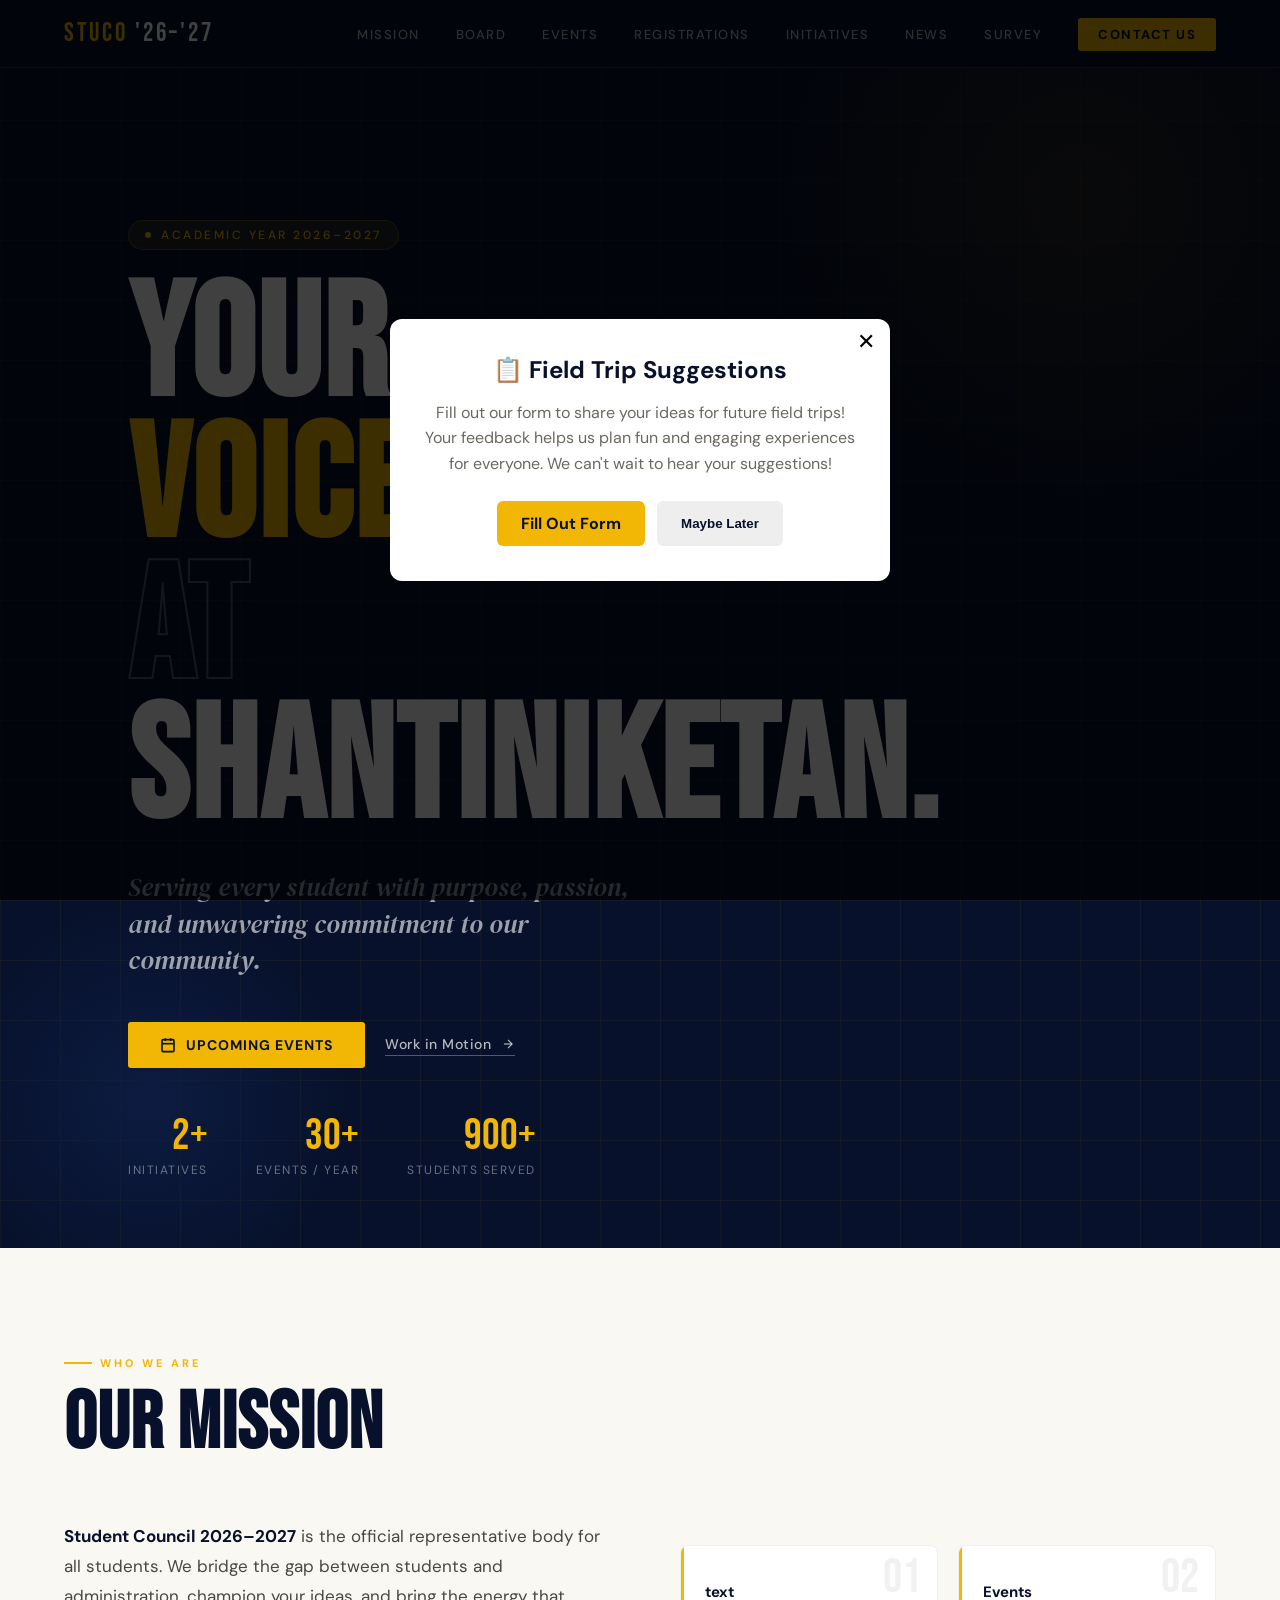
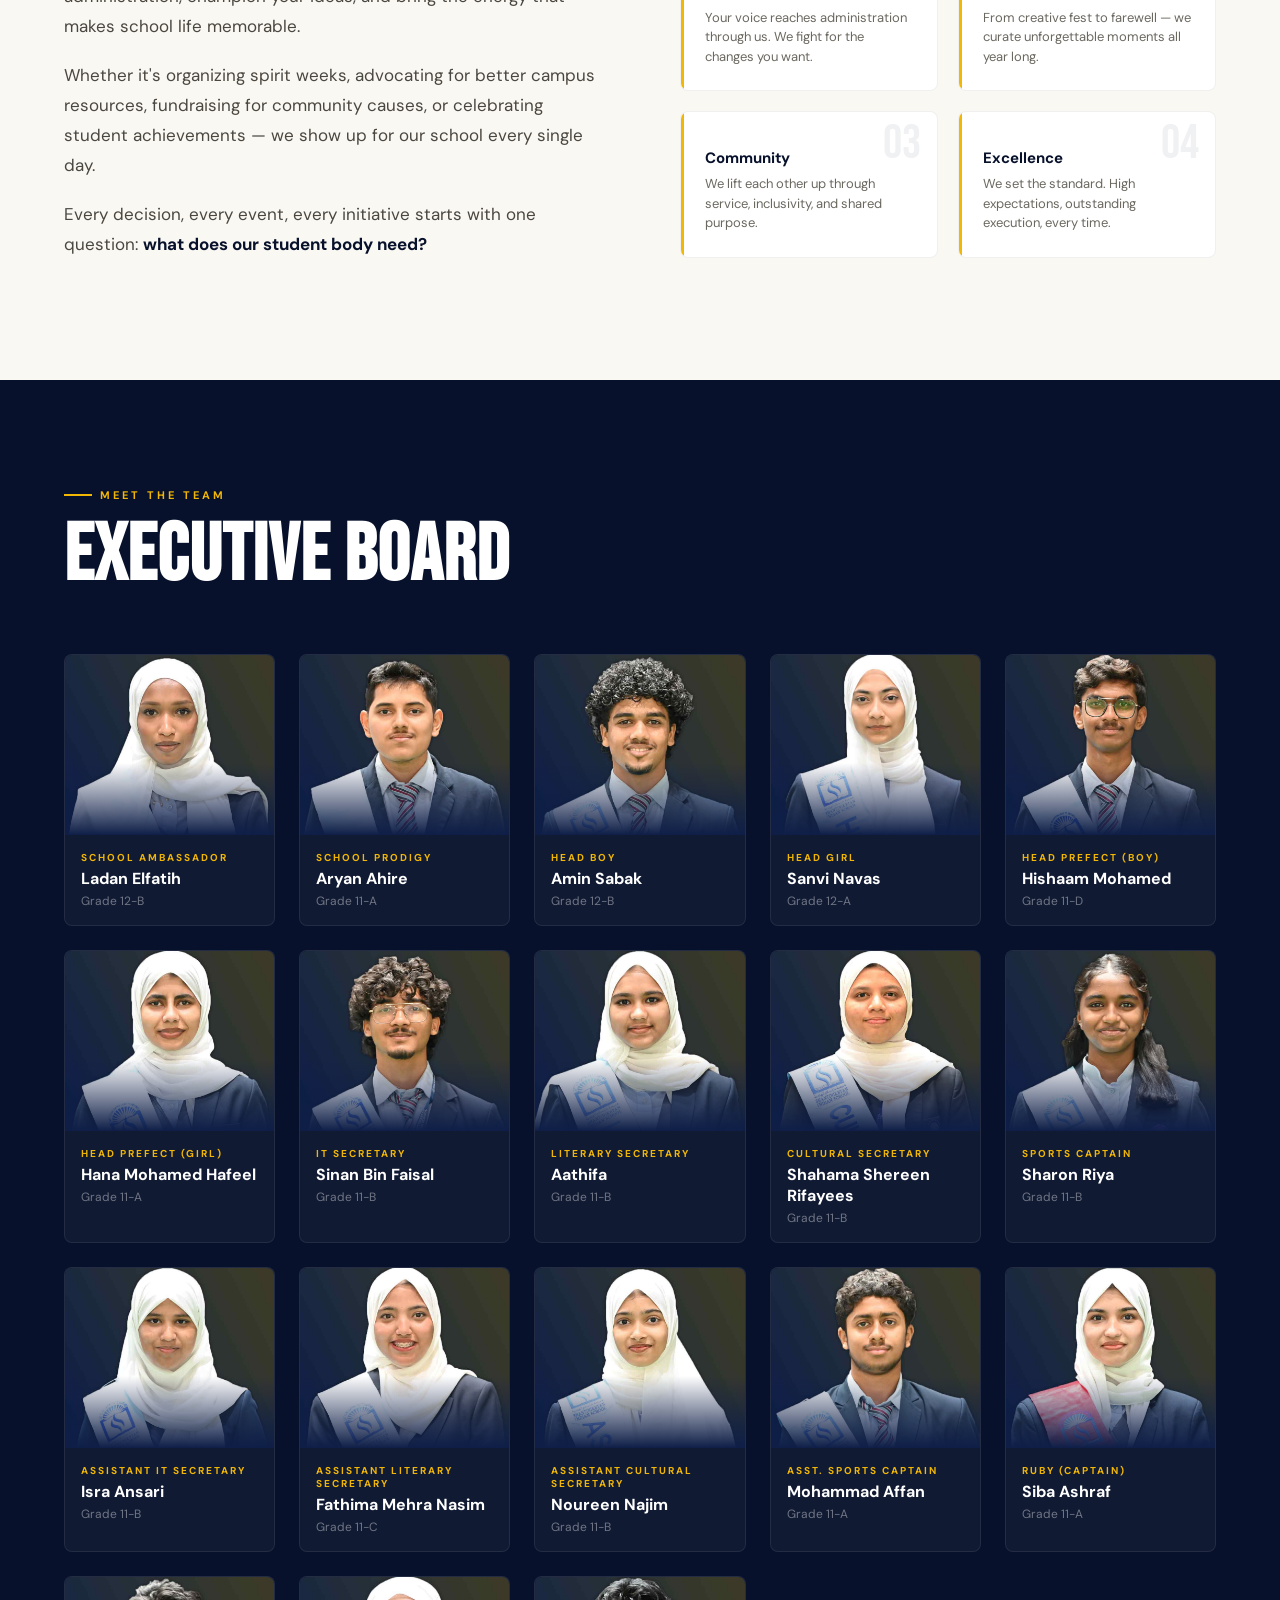
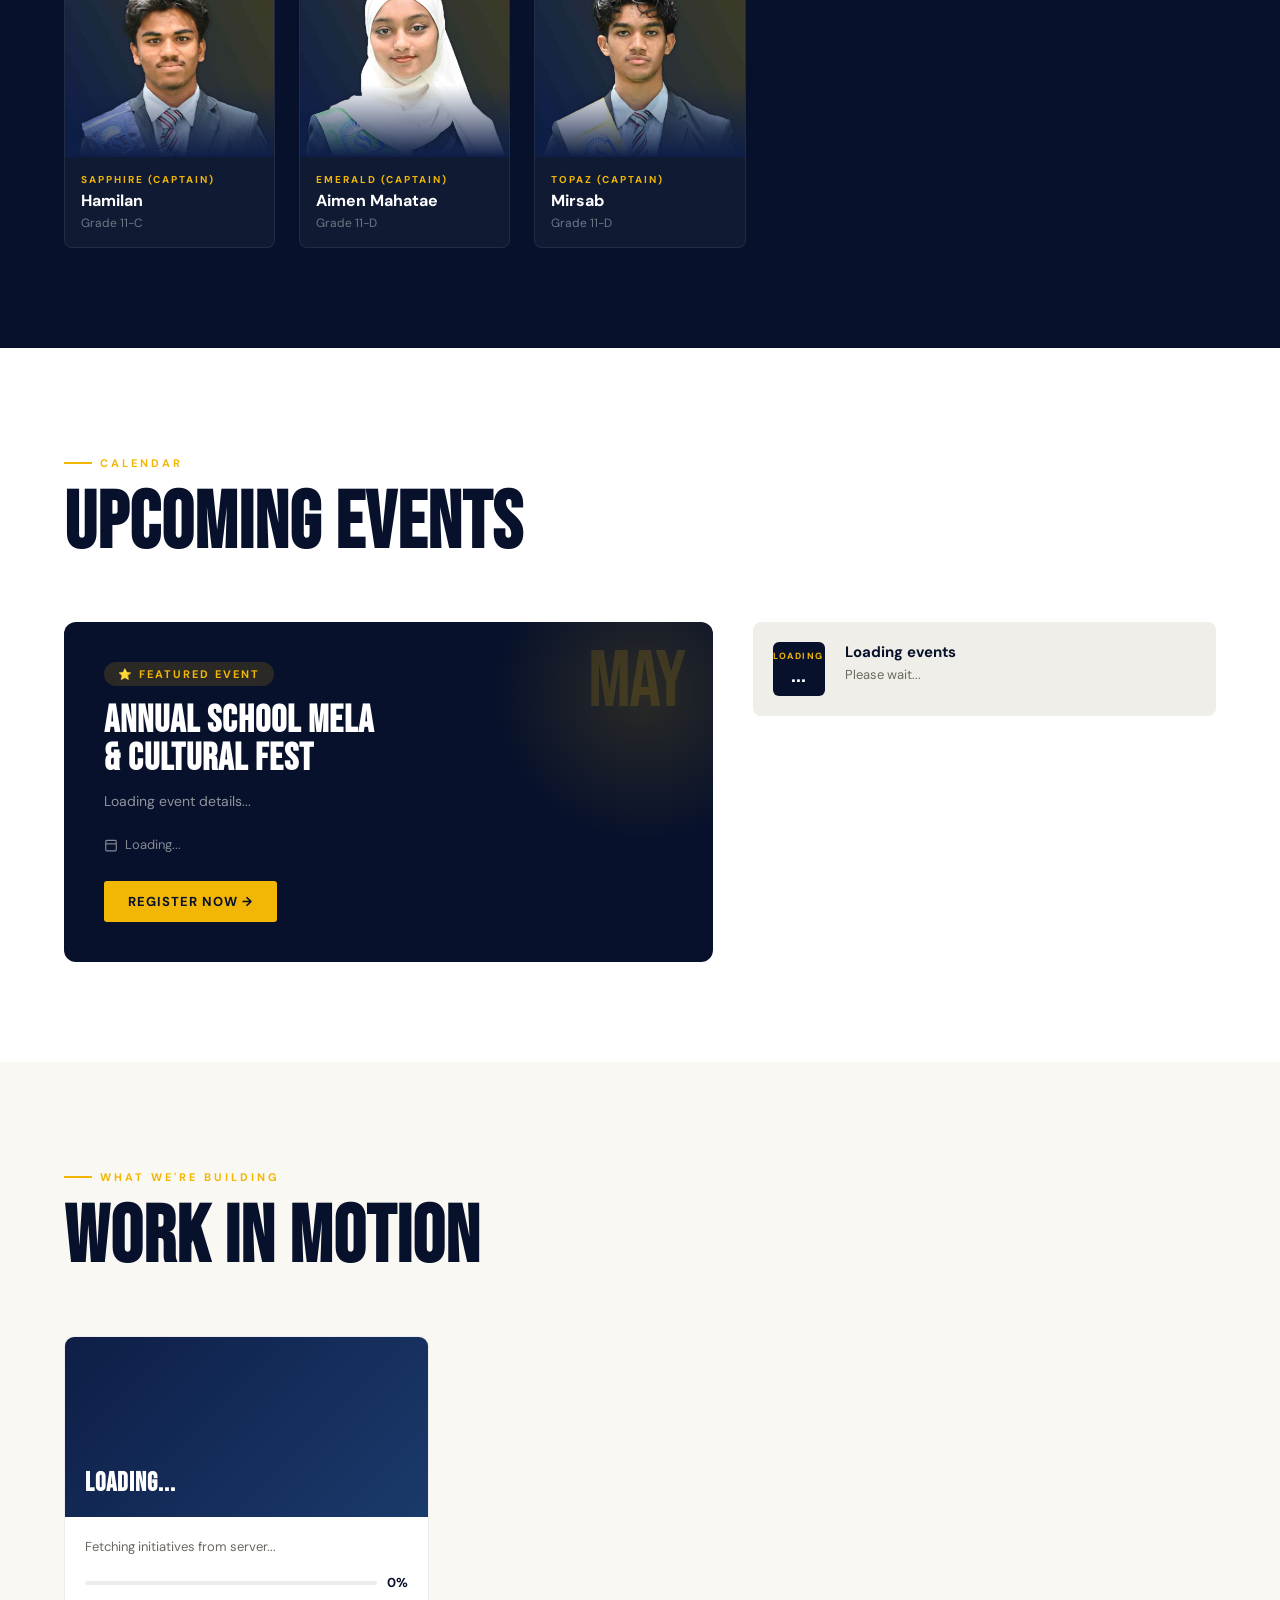
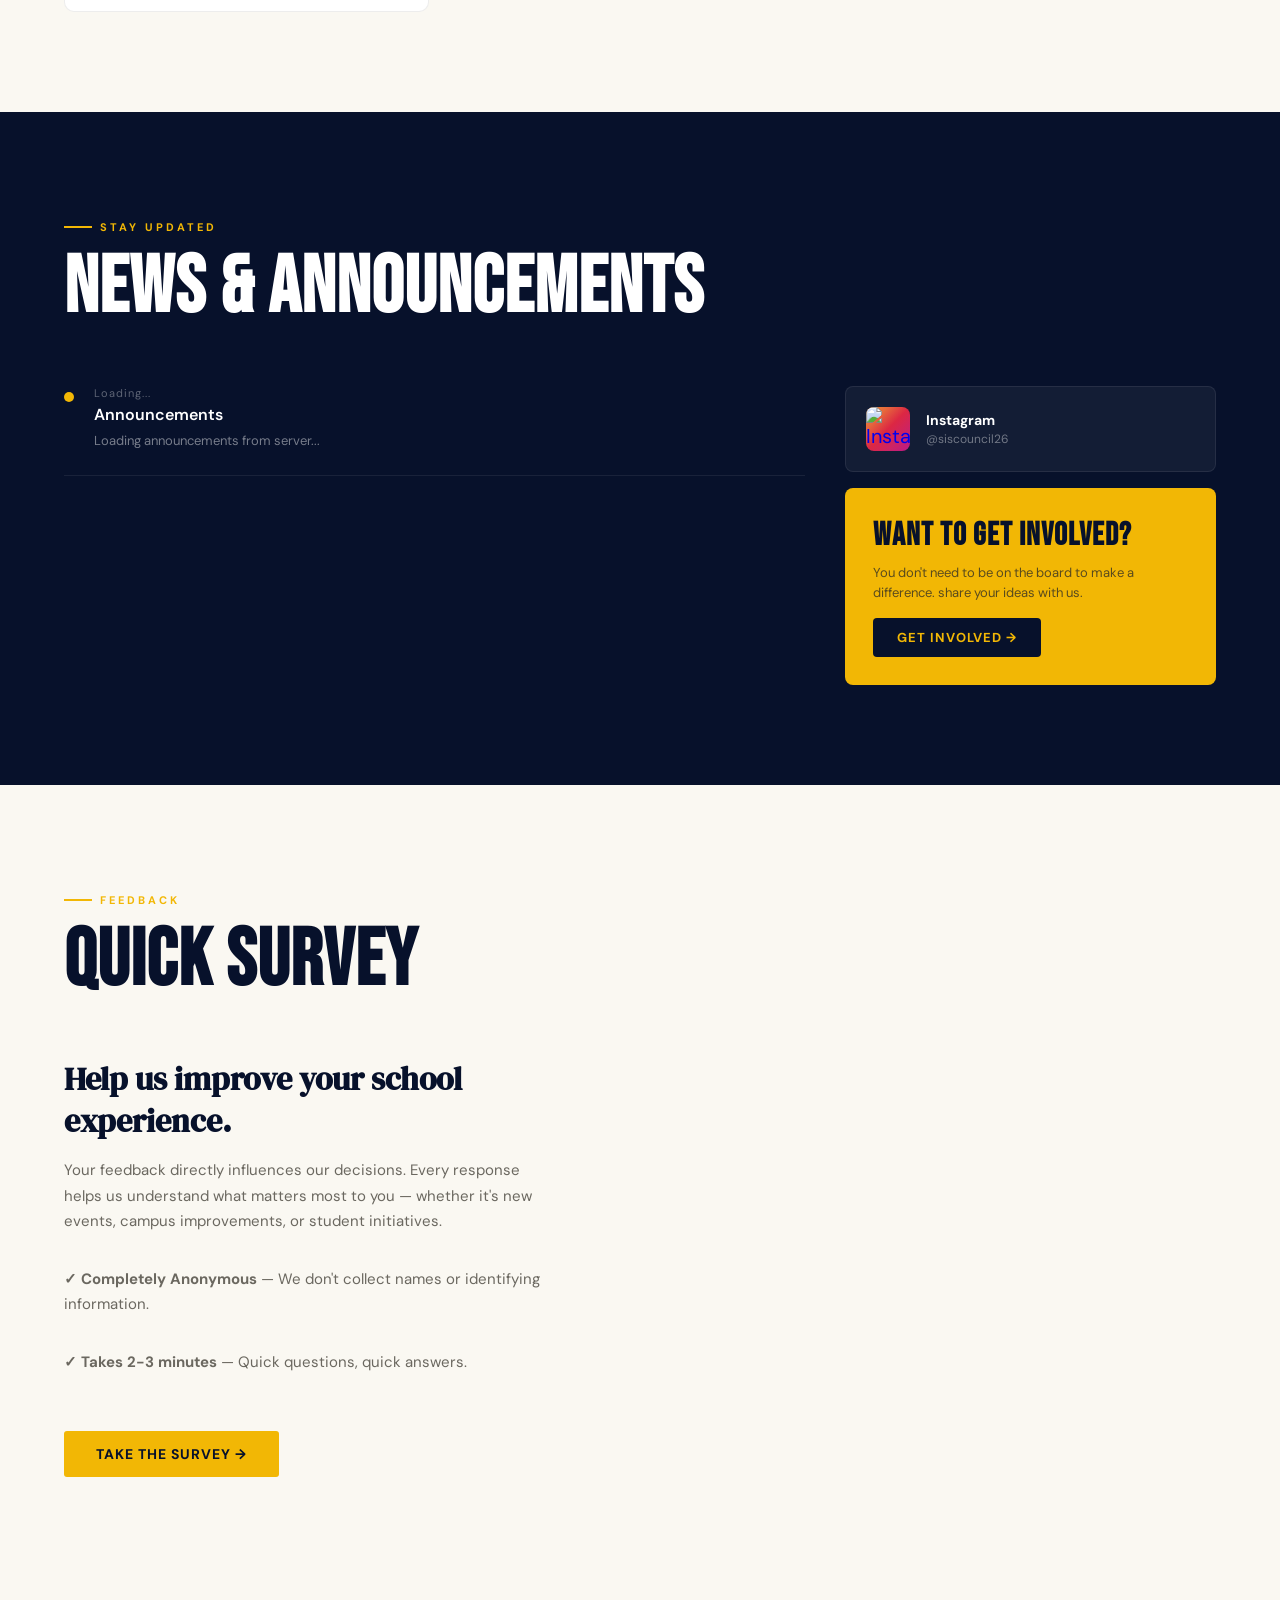
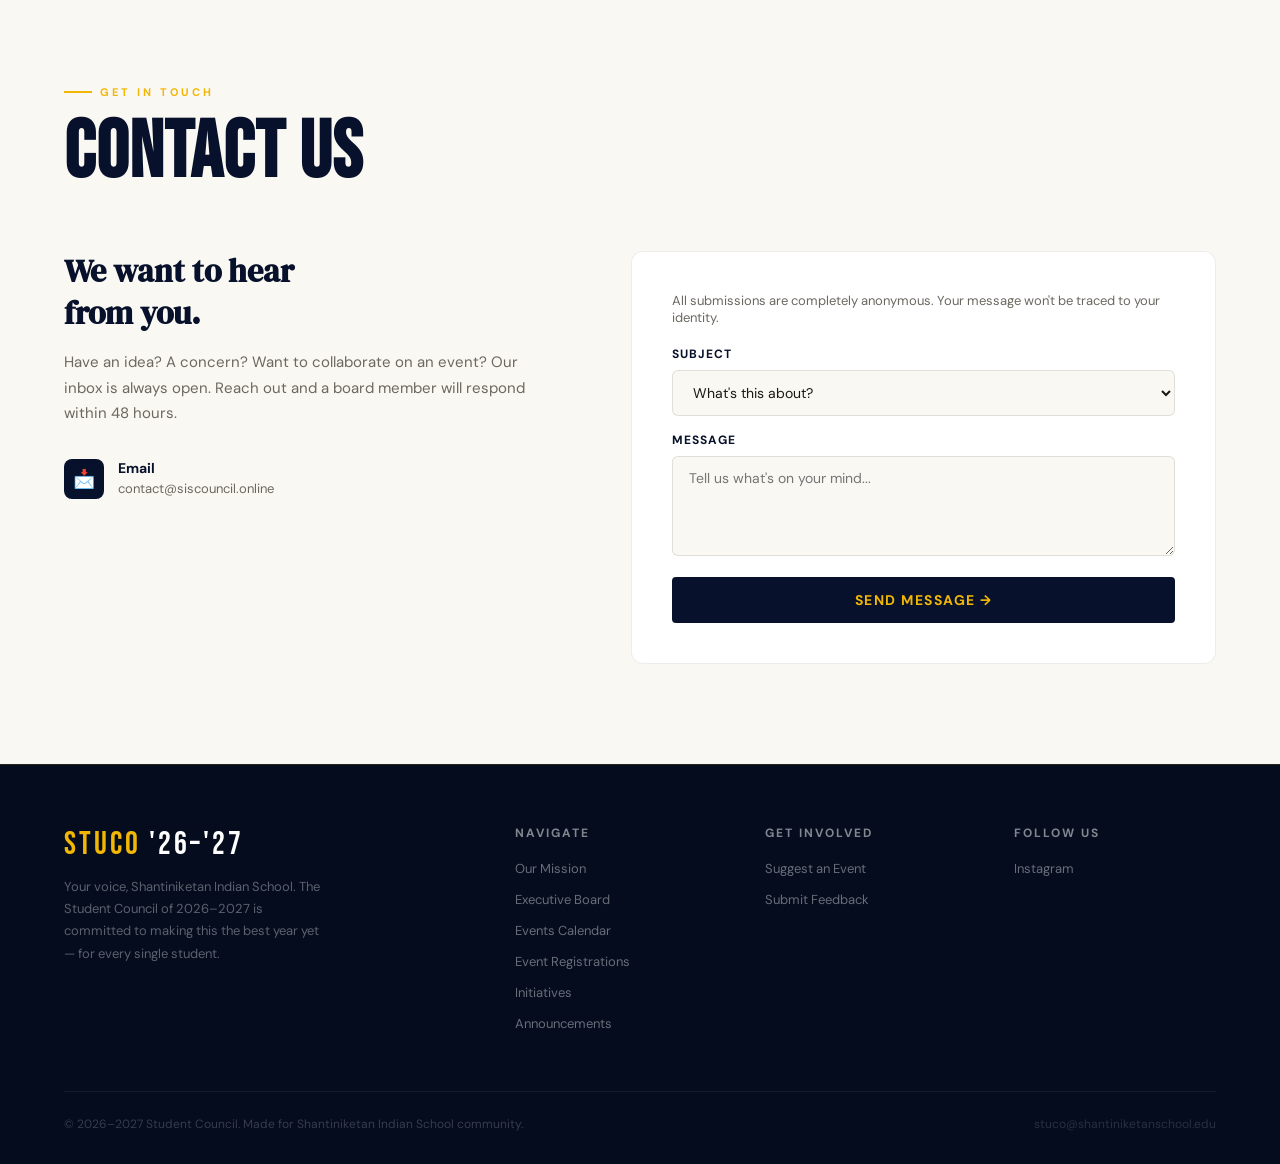
==== commit 1e1949bb: "no regis" ====
--- a/index.html
+++ b/index.html
@@ -360,45 +360,6 @@
   </div>
 </section>
 
-<section id="registrations">
-  <div class="section-tag">Operational Control</div>
-  <h2 class="section-title">Event Registrations</h2>
-  
-  <div class="registrations-wrapper reveal">
-    <div class="reg-control-header">
-      <div>
-        <label style="font-size: 14px; color: rgba(255,255,255,0.7); margin-right: 10px;">Select Target Log Array:</label>
-        <select id="regFilterEvent" class="reg-filter-select" onchange="filterRegistrations()">
-          <option value="">Show All Registered Events</option>
-        </select>
-      </div>
-      <button class="btn-primary" style="font-size: 13px; padding: 10px 20px;" onclick="openManualRegistrationModal()">
-        + Add New Attendee Manually
-      </button>
-    </div>
-
-    <div class="table-responsive">
-      <table class="admin-table">
-        <thead>
-          <tr>
-            <th>Target Event</th>
-            <th>Submission Date</th>
-            <th>Summary of Inputs</th>
-            <th style="text-align: right;">Action</th>
-          </tr>
-        </thead>
-        <tbody id="registrationsTableBody">
-          <tr>
-            <td colspan="4" style="text-align: center; color: rgba(255,255,255,0.4); padding: 30px;">
-              Awaiting payload sync validation streams...
-            </td>
-          </tr>
-        </tbody>
-      </table>
-    </div>
-  </div>
-</section>
-
 <section id="initiatives">
   <div class="section-tag">What We're Building</div>
   <h2 class="section-title">Work in Motion</h2>
--- a/style.css
+++ b/style.css
@@ -941,4 +941,5 @@
 
 .btn-mini-view:hover {
   opacity: 0.9;
-}+}
+
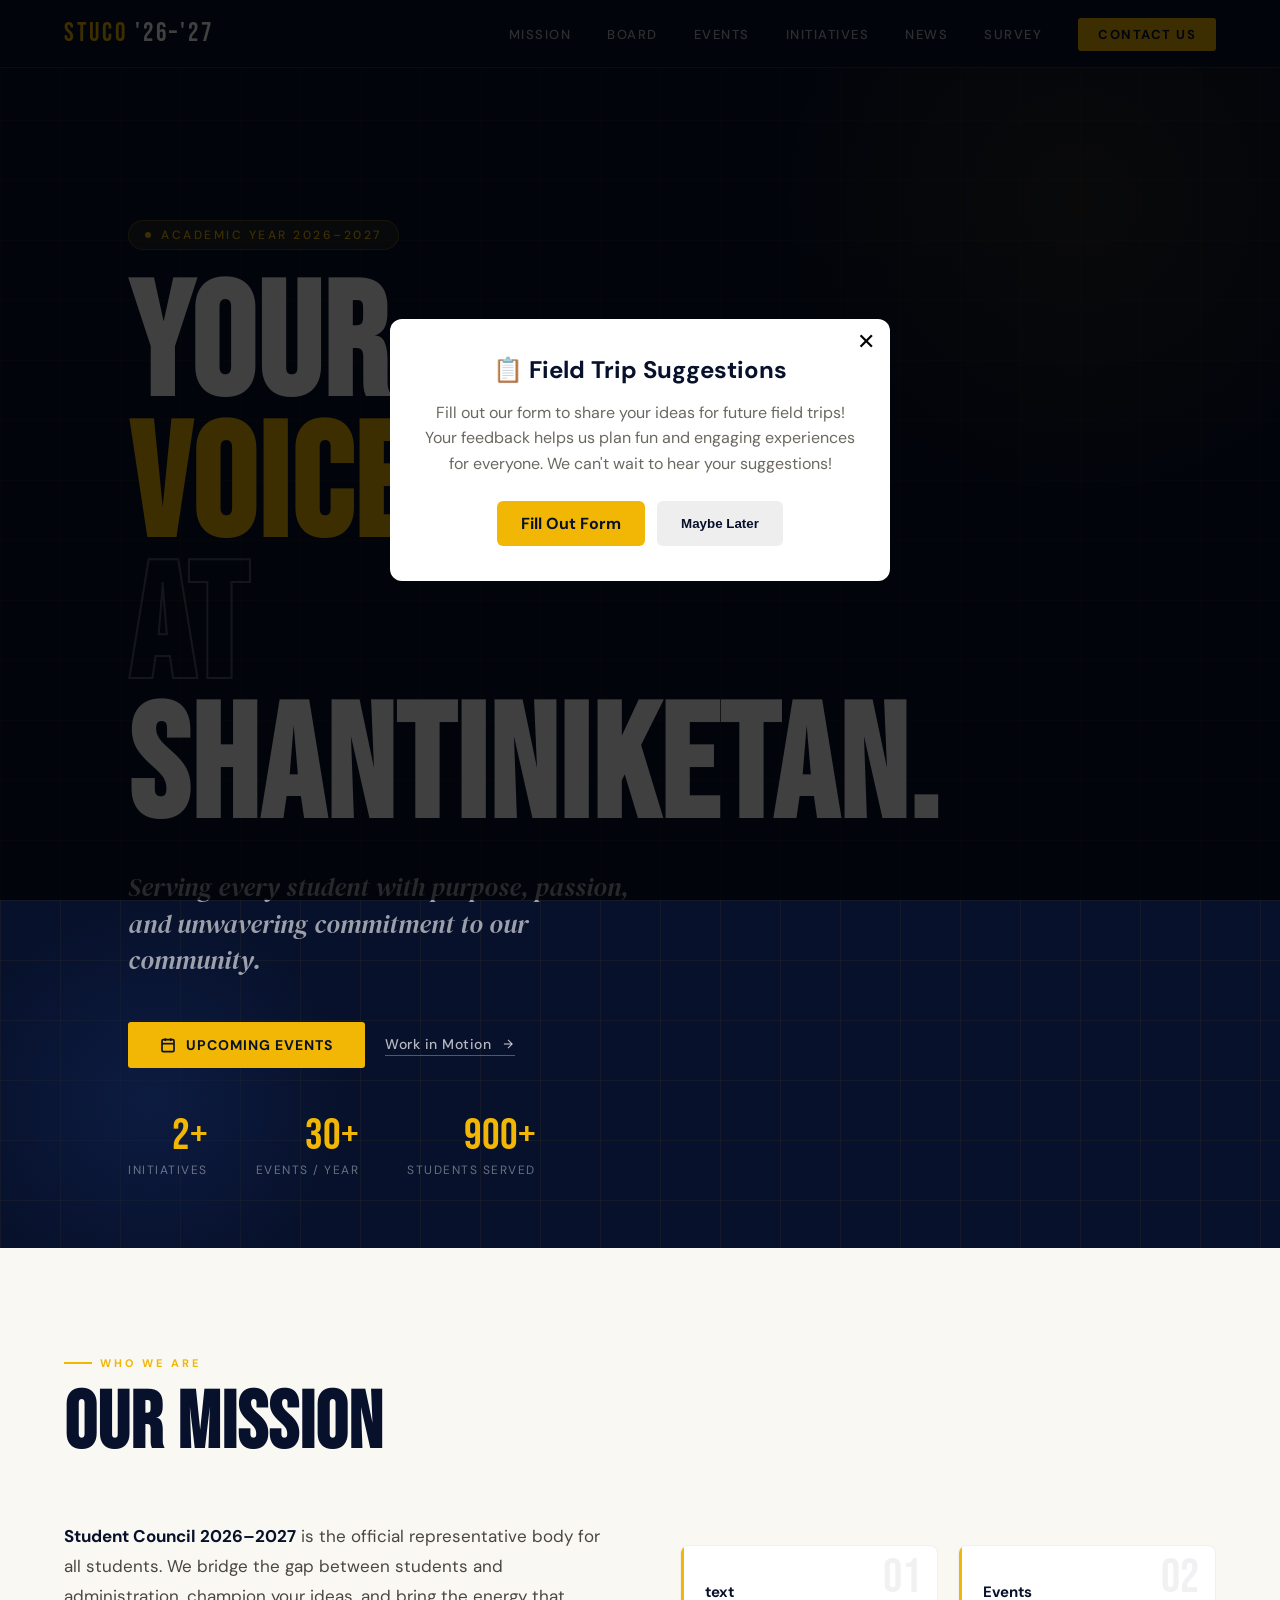
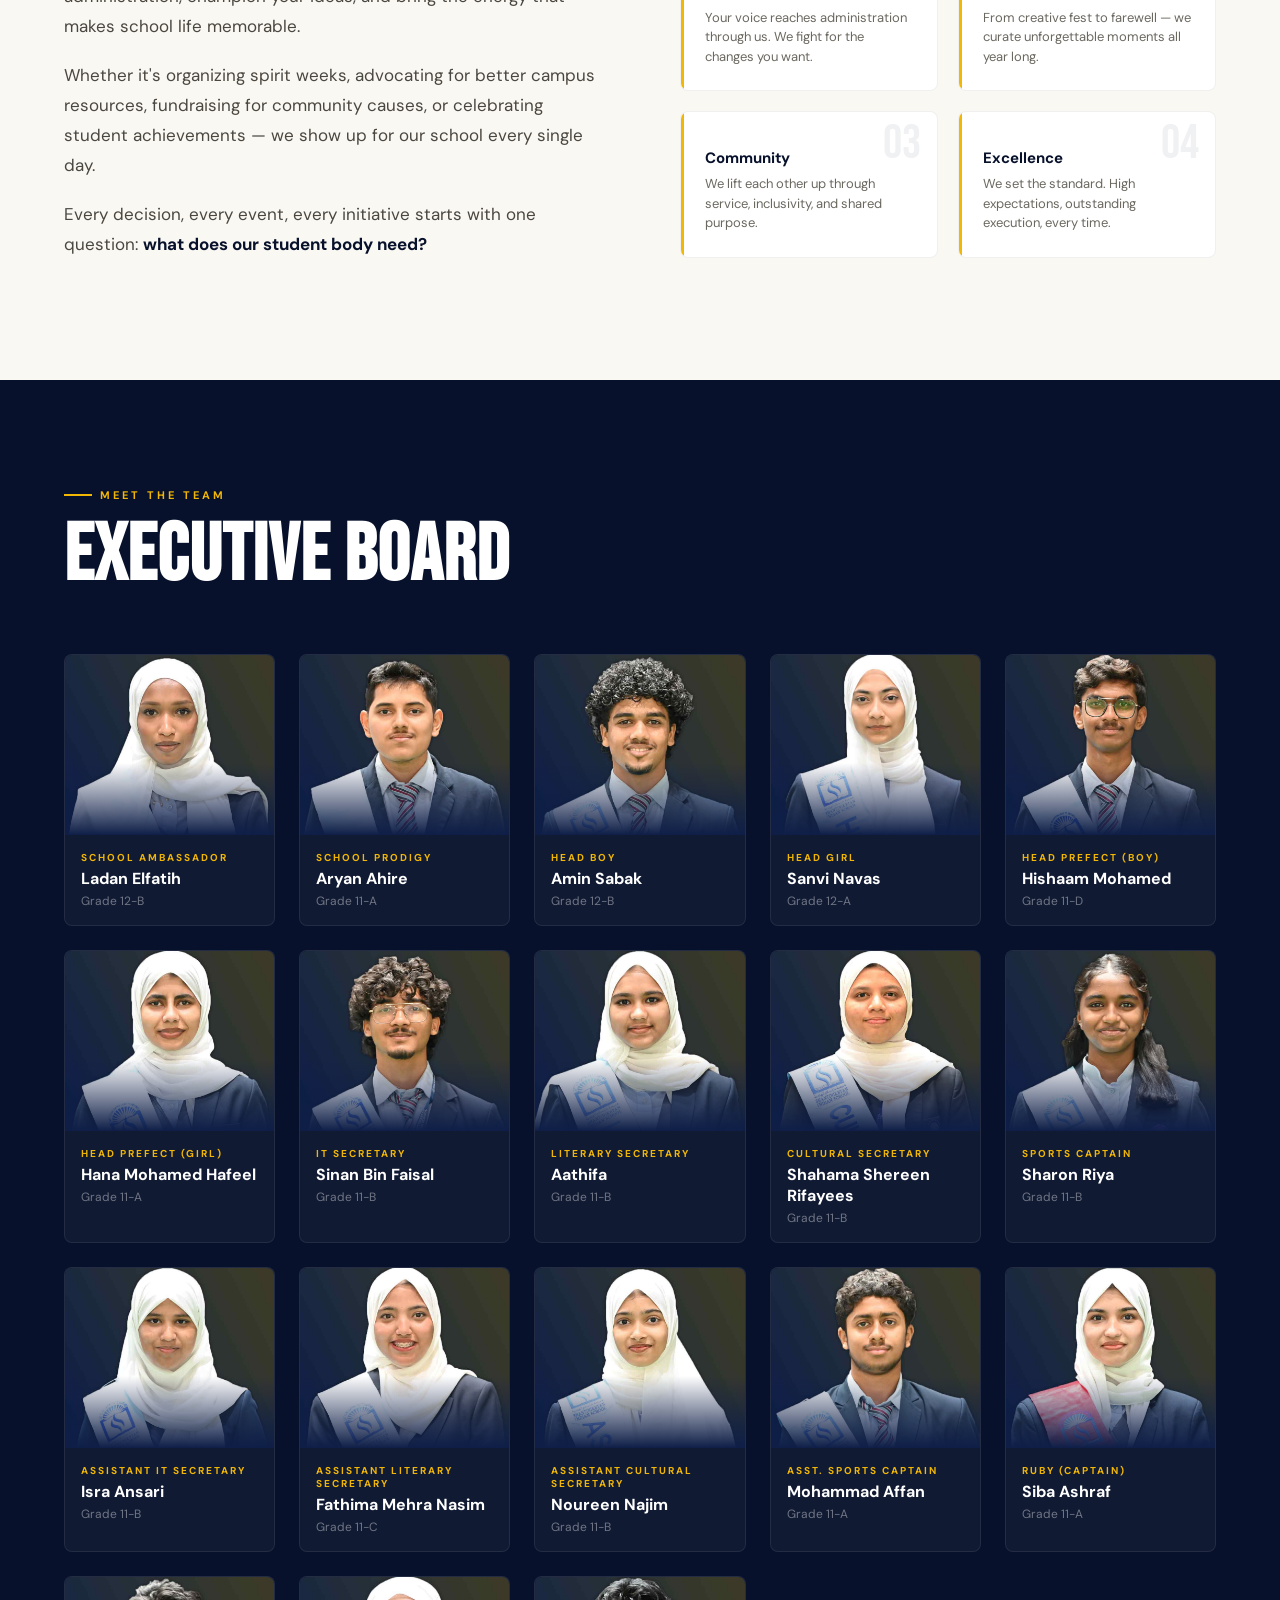
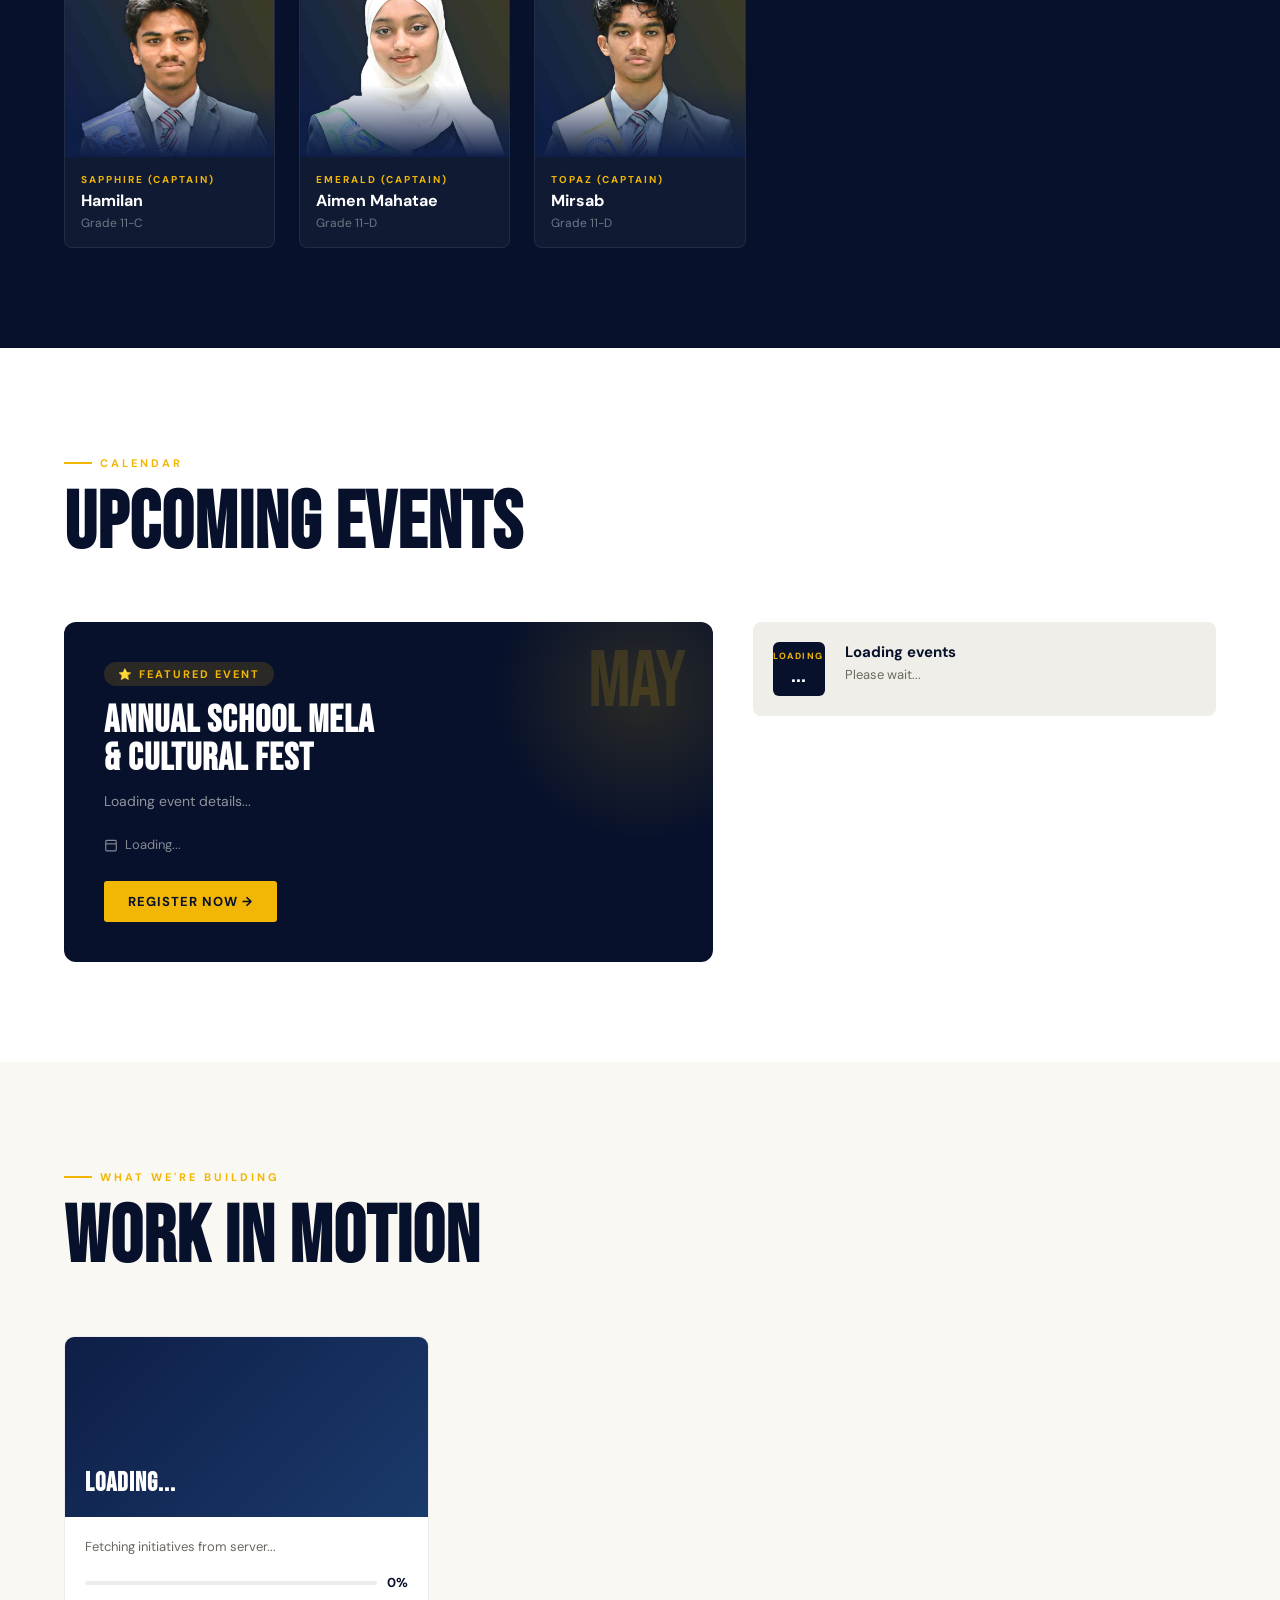
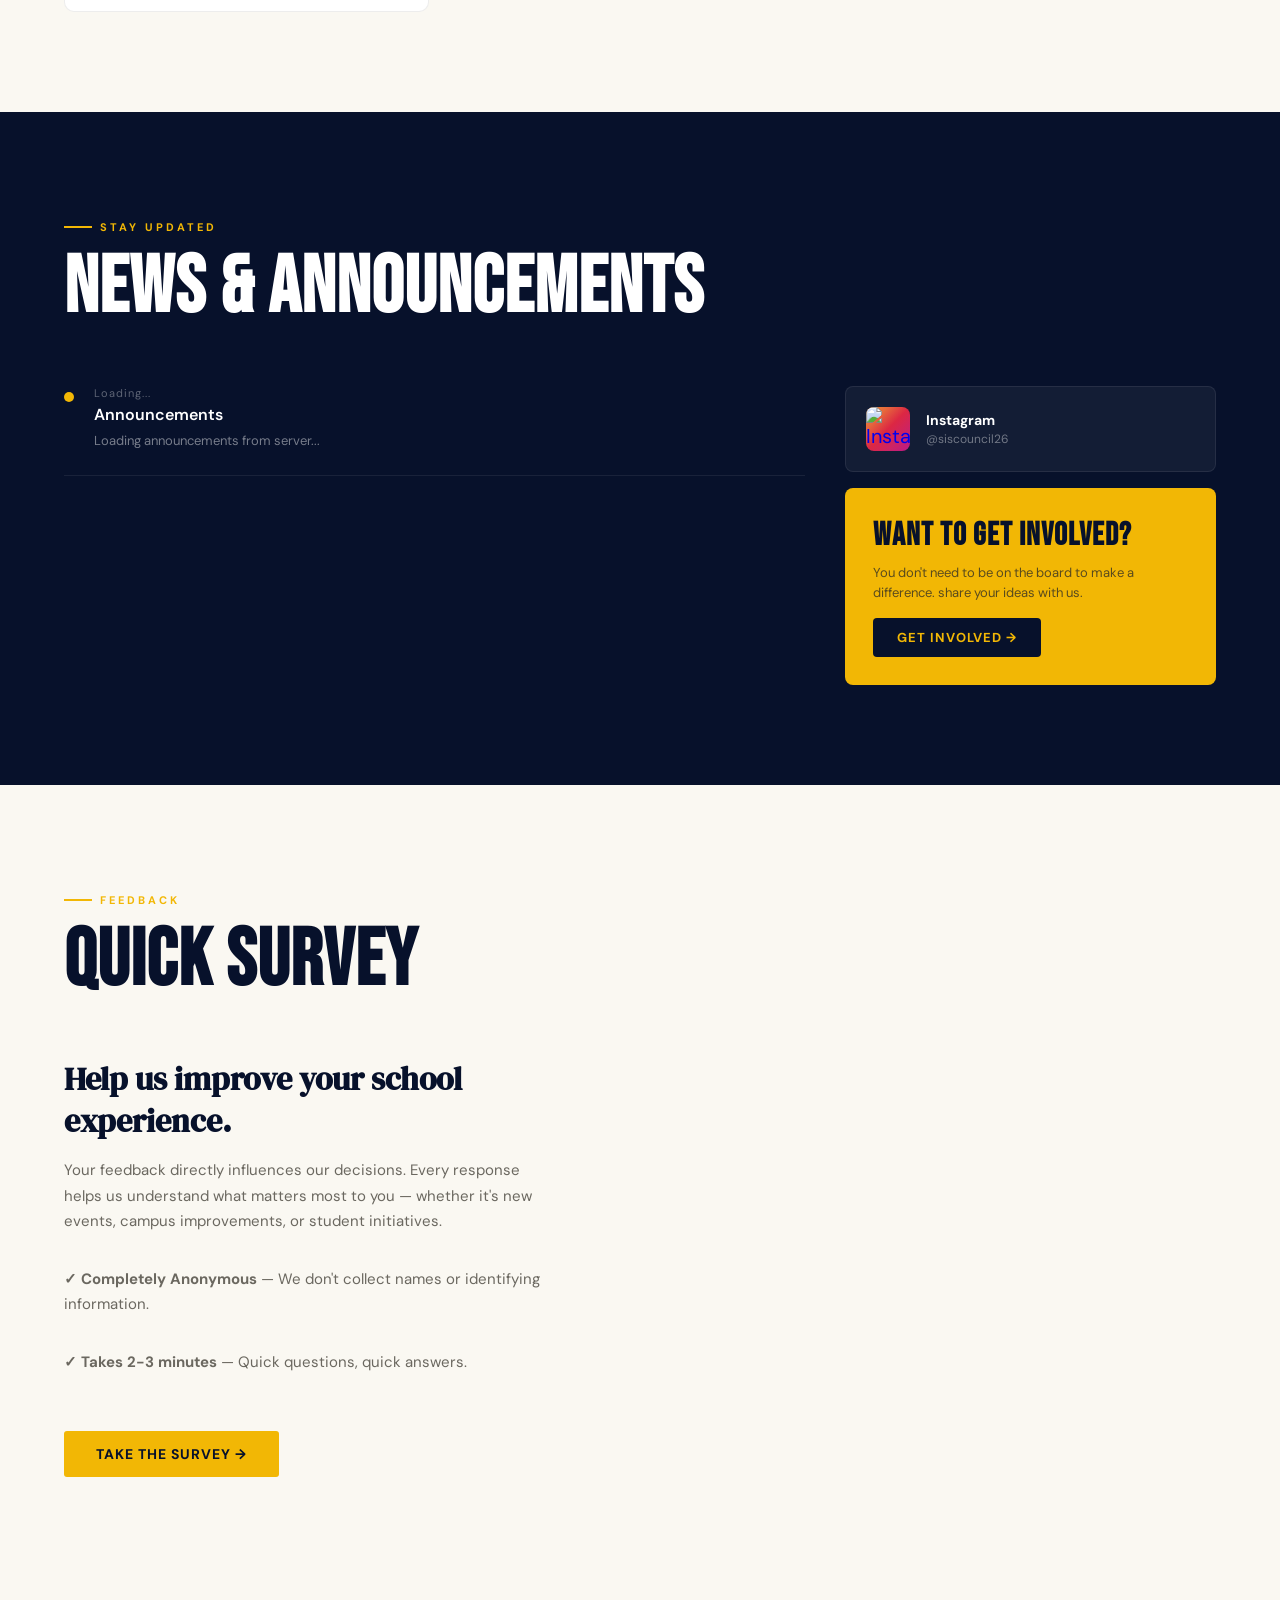
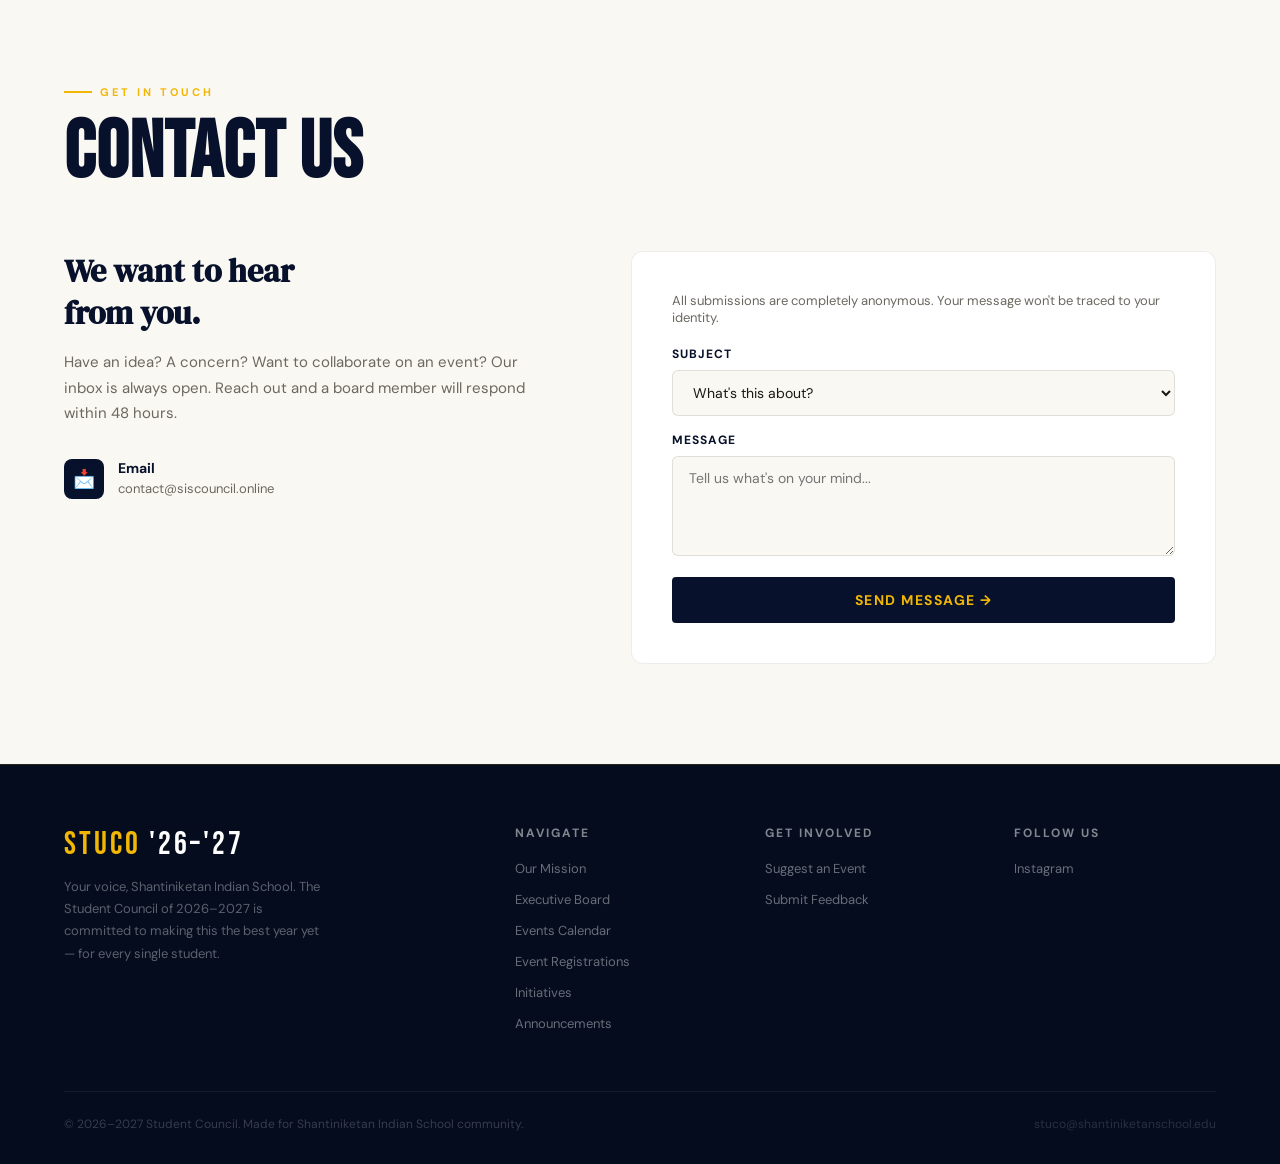
==== commit 063b1b85: "added favicon to all pages and changed the title of the register and survey pages to SIS Council ins" ====
--- a/index.html
+++ b/index.html
@@ -9,6 +9,7 @@
 <link href="https://fonts.googleapis.com/css2?family=Bebas+Neue&family=DM+Sans:ital,wght@0,300;0,400;0,500;0,700;1,300&family=DM+Serif+Display:ital@0;1&display=swap" rel="stylesheet">
 <script src="https://cdn.jsdelivr.net/npm/@supabase/supabase-js@2"></script>
 <link rel="stylesheet" href="style.css">
+<link rel="icon" type="image/x-icon" href="images/favicon.ico">
 
 </head>
 <body>
@@ -47,7 +48,6 @@
     <li><a href="#mission">Mission</a></li>
     <li><a href="#board">Board</a></li>
     <li><a href="#events">Events</a></li>
-    <li><a href="#registrations">Registrations</a></li>
     <li><a href="#initiatives">Initiatives</a></li>
     <li><a href="#announcements">News</a></li>
     <li><a href="#survey">Survey</a></li>
@@ -62,7 +62,6 @@
   <a href="#mission" onclick="toggleMenu()">Mission</a>
   <a href="#board" onclick="toggleMenu()">Board</a>
   <a href="#events" onclick="toggleMenu()">Events</a>
-  <a href="#registrations" onclick="toggleMenu()">Registrations</a>
   <a href="#initiatives" onclick="toggleMenu()">Initiatives</a>
   <a href="#announcements" onclick="toggleMenu()">News</a>
   <a href="#survey" onclick="toggleMenu()">Survey</a>
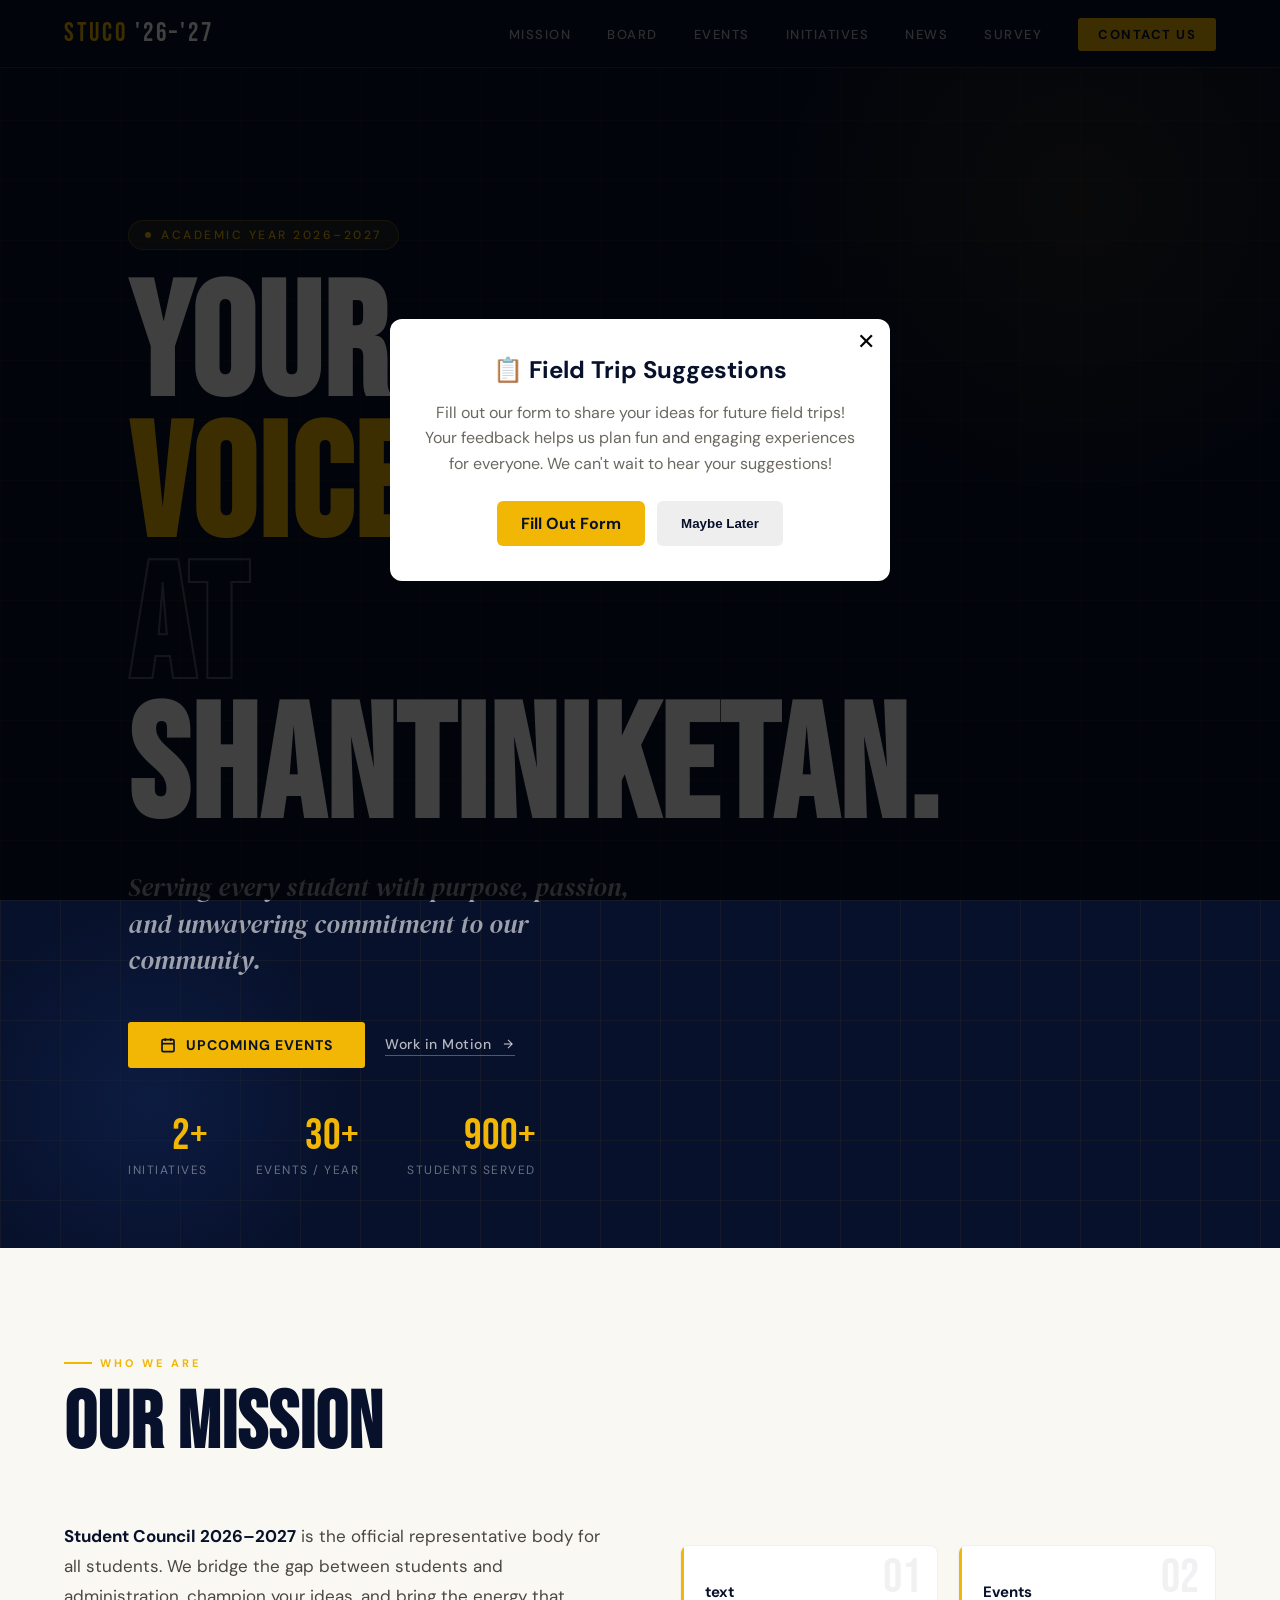
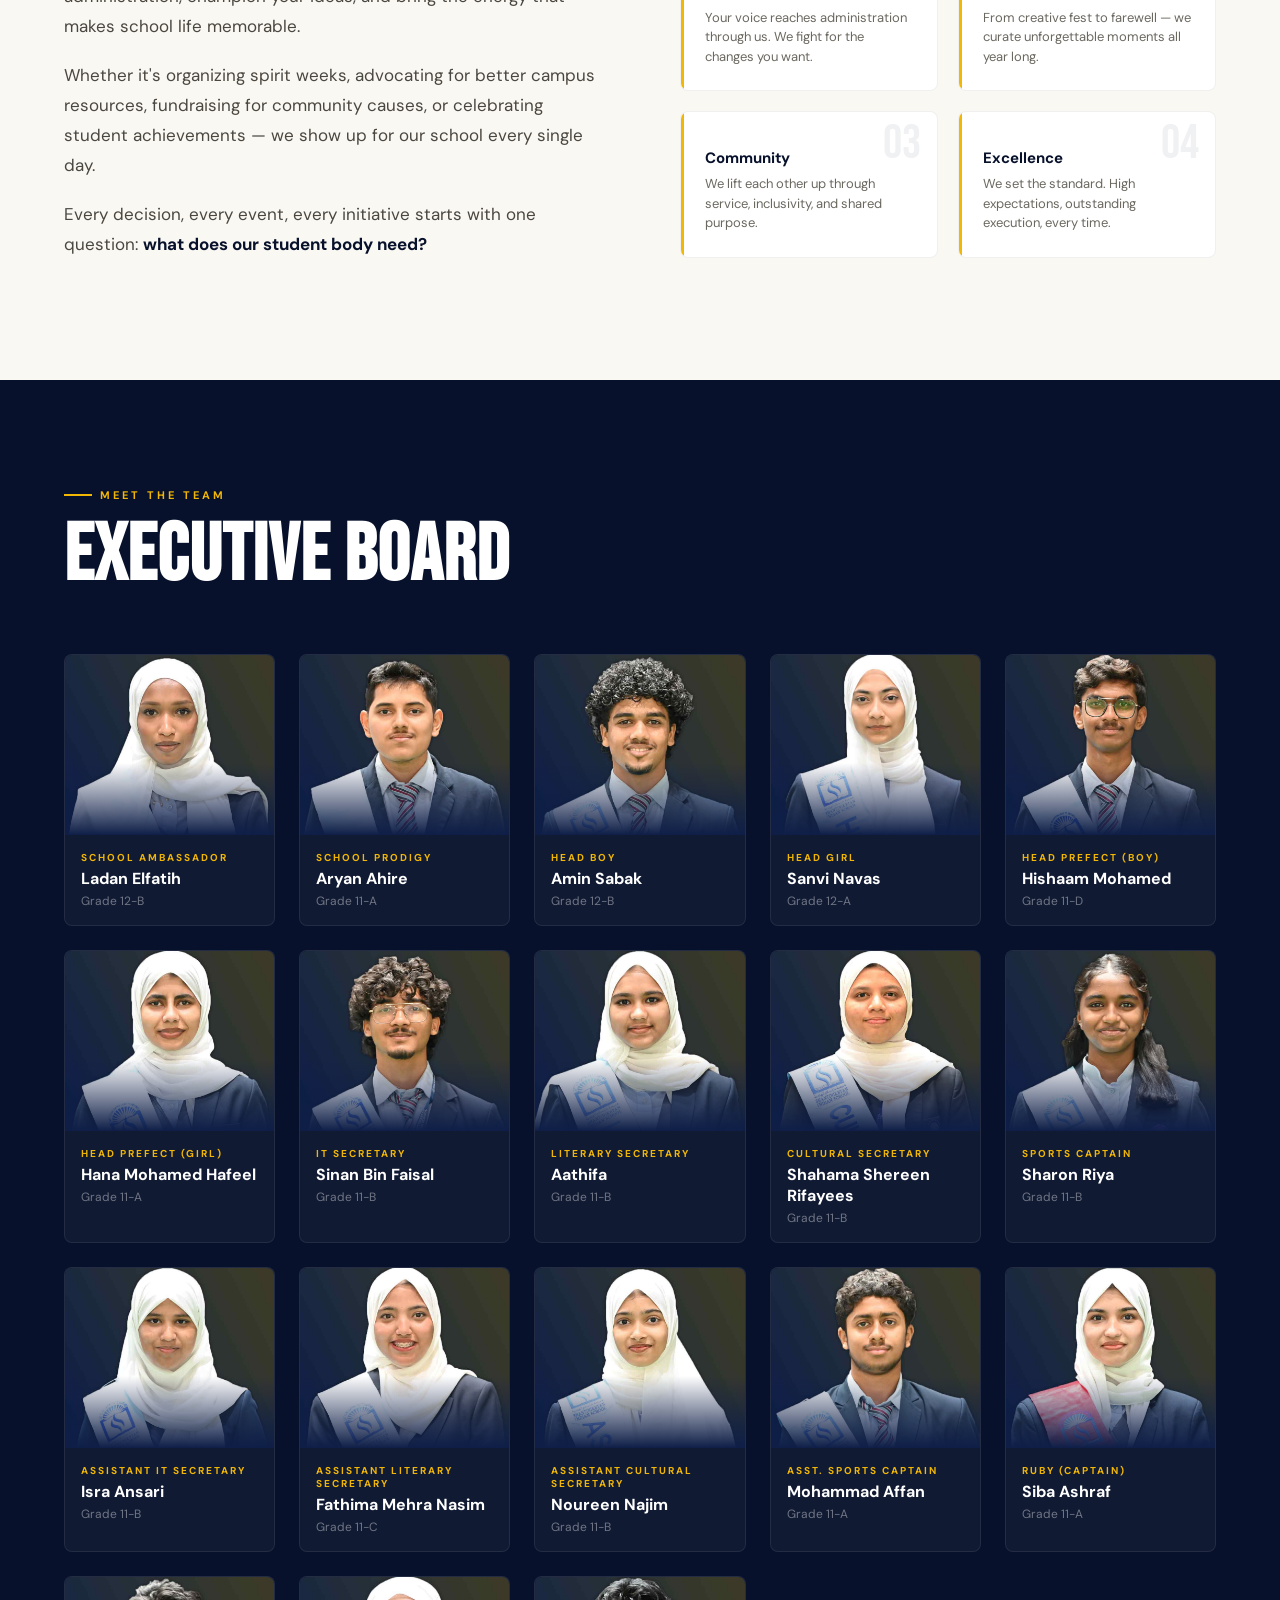
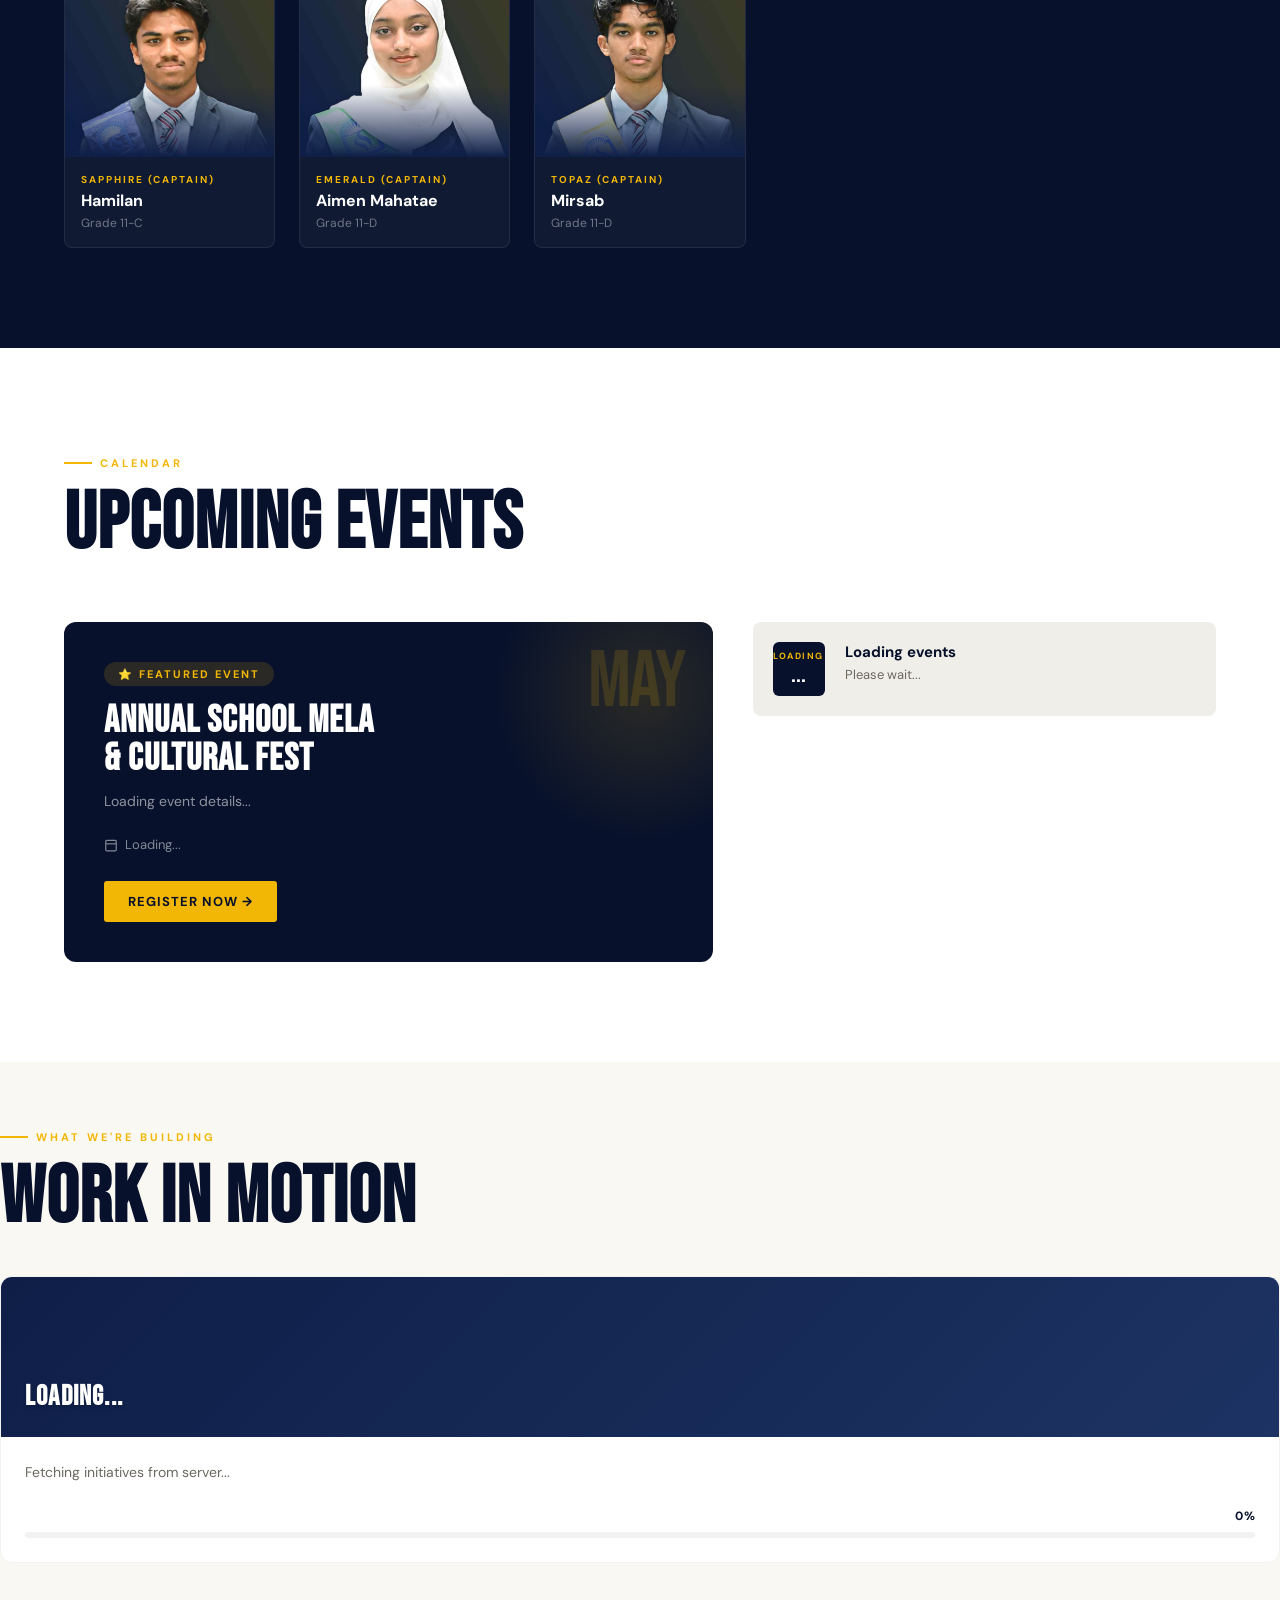
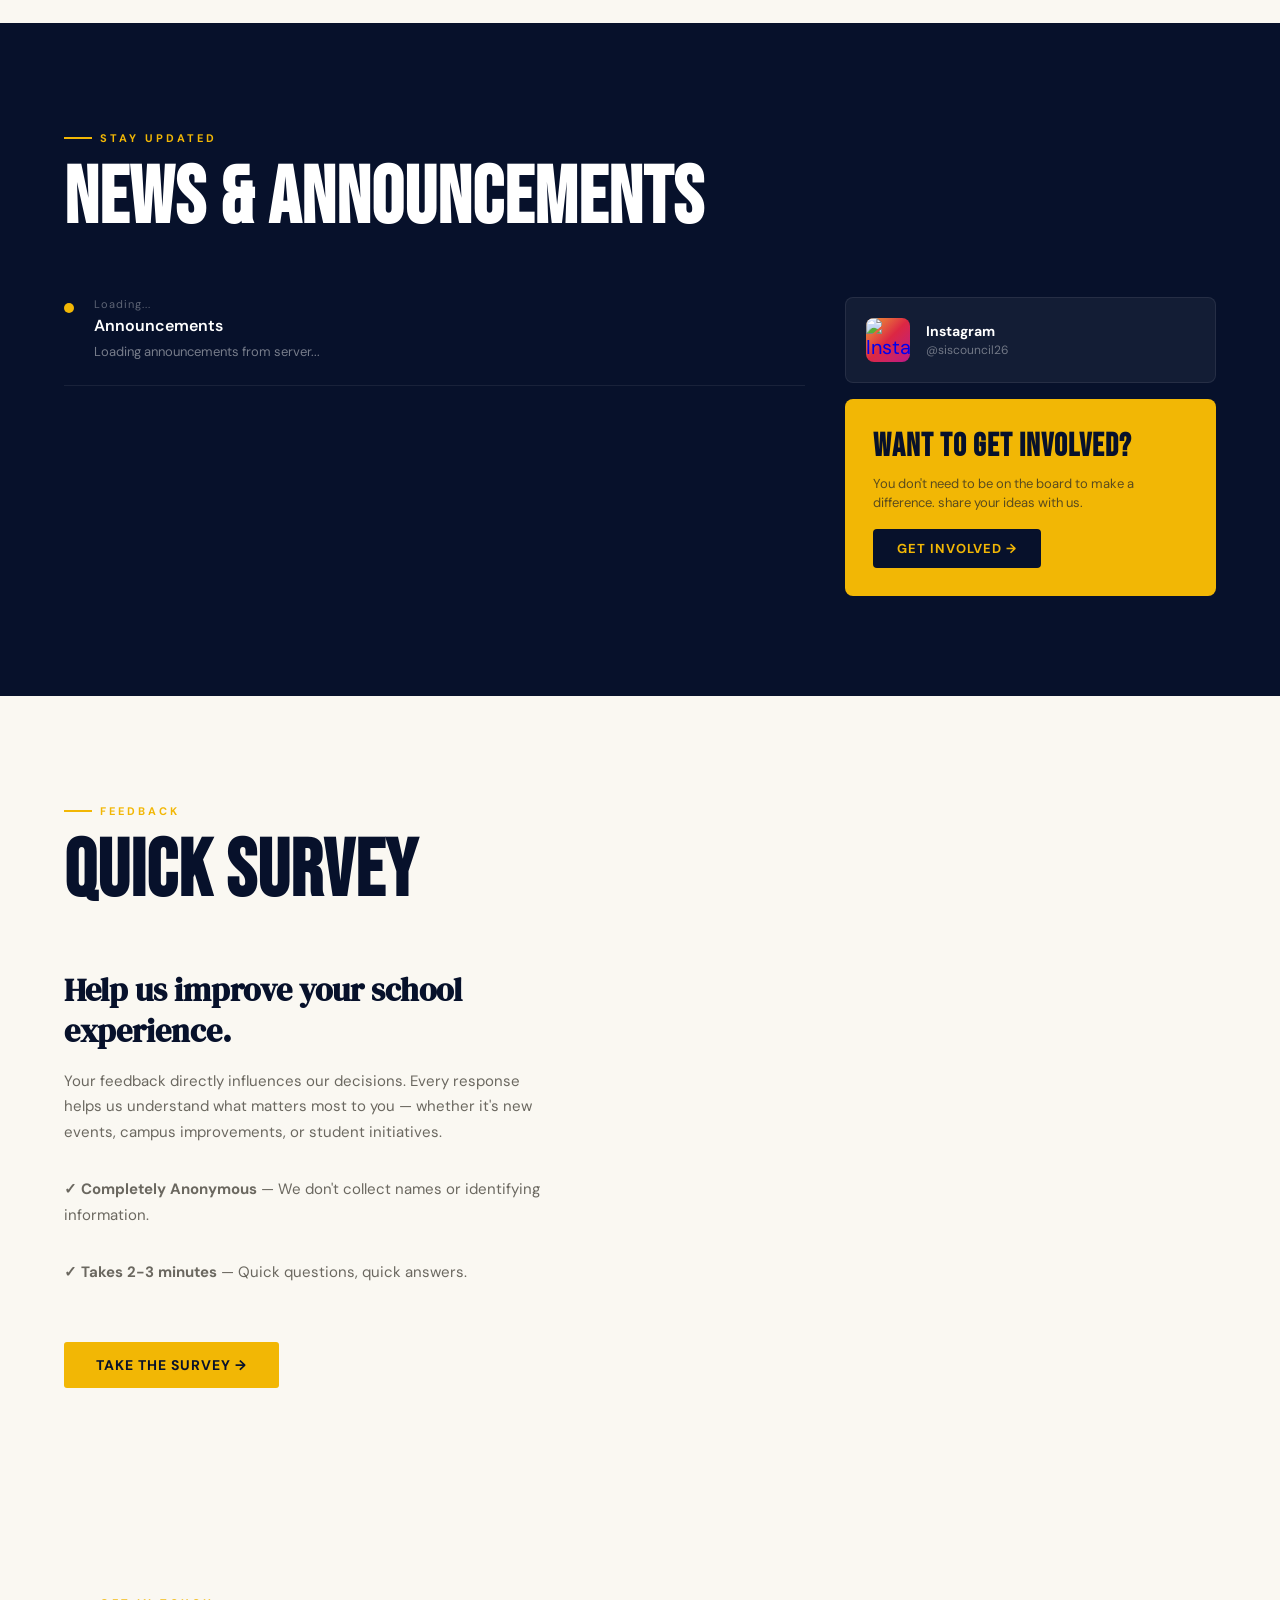
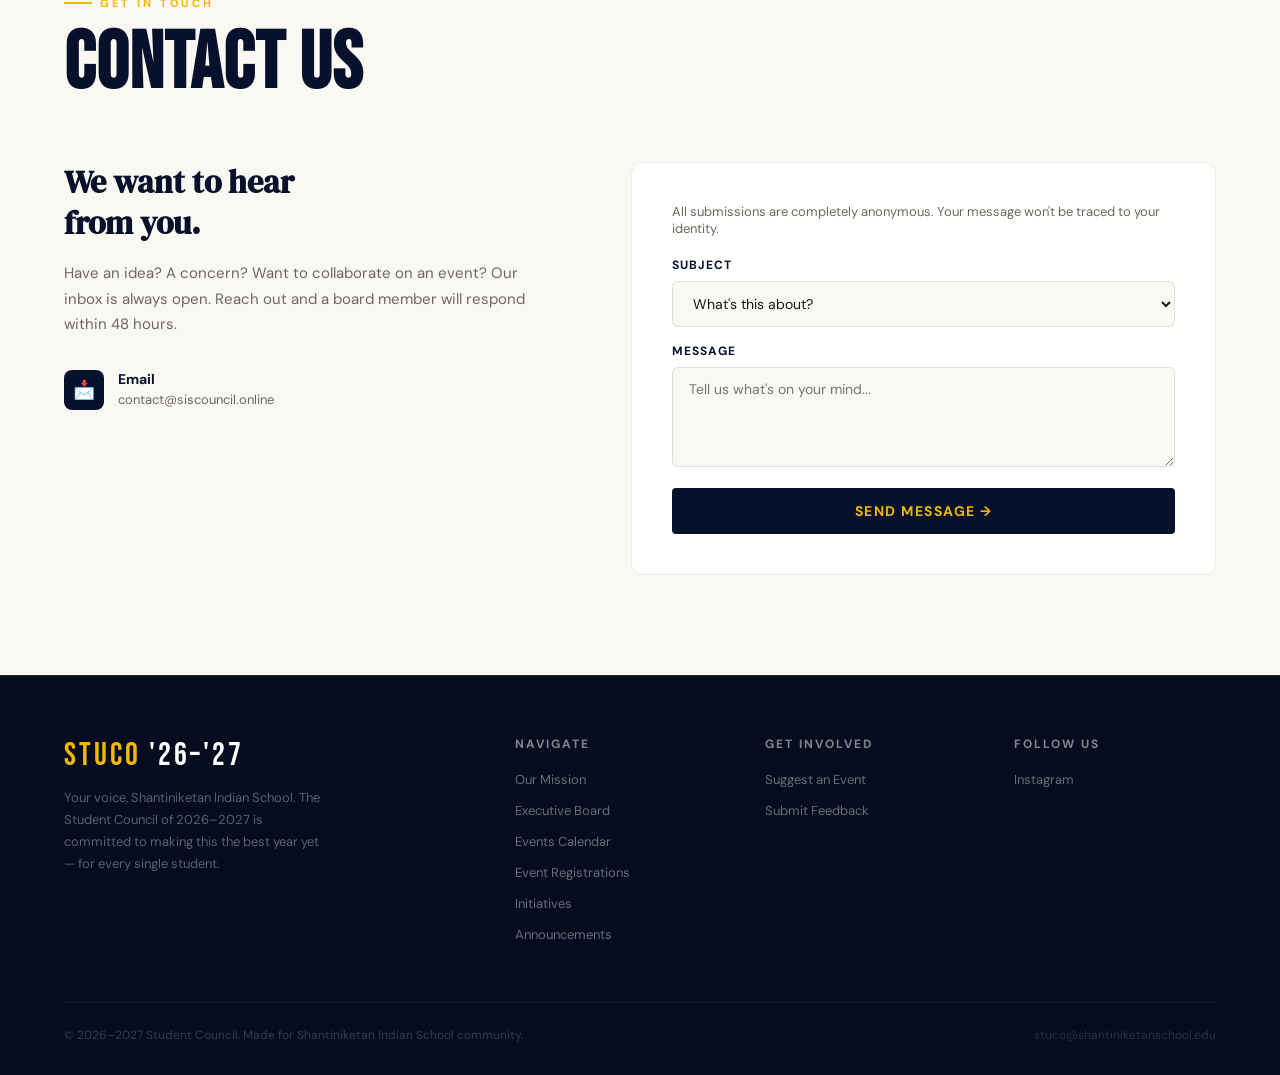
==== commit 6802e6df: "e# Please enter the commit message for your changes. Lines starting" ====
--- a/index.html
+++ b/index.html
@@ -368,8 +368,10 @@
       <div class="initiative-body">
         <p>Fetching initiatives from server...</p>
         <div class="initiative-progress">
-          <div class="progress-bar"><div class="progress-fill" style="width:0%"></div></div>
           <span class="progress-pct">0%</span>
+          <div class="progress-bar">
+            <div class="progress-fill" style="width:0%"></div>
+          </div>
         </div>
       </div>
     </div>
--- a/style.css
+++ b/style.css
@@ -400,57 +400,113 @@
   .event-info h4 { font-size: 15px; font-weight: 700; color: var(--navy); margin-bottom: 4px; }
   .event-info p { font-size: 13px; color: var(--gray-text); }
 
-  /* ───── INITIATIVES ───── */
-  #initiatives { background: var(--cream); }
-  .initiatives-grid {
-    display: grid;
-    grid-template-columns: repeat(3, 1fr);
-    gap: 28px;
-    margin-top: 60px;
-  }
-  .initiative-card {
-    border-radius: 10px;
-    overflow: hidden;
-    border: 1px solid rgba(0,0,0,0.07);
-    background: var(--white);
-    transition: transform 0.2s, box-shadow 0.2s;
-  }
-  .initiative-card:hover {
-    transform: translateY(-6px);
-    box-shadow: 0 20px 60px rgba(7,17,43,0.1);
-  }
-  .initiative-top {
-    height: 180px;
-    display: flex; align-items: flex-end;
-    padding: 20px;
-    position: relative;
-  }
-  .initiative-top.t1 { background: linear-gradient(135deg, #0e1e47, #1a3a6b); }
-  .initiative-top.t2 { background: linear-gradient(135deg, #1a0a00, #5c2a00); }
-  .initiative-top.t3 { background: linear-gradient(135deg, #0a1f0a, #1a4a1a); }
-  .initiative-top.t4 { background: linear-gradient(135deg, #1a0a1a, #4a1a6b); }
-  .initiative-top.t5 { background: linear-gradient(135deg, #1a1500, #4a3b00); }
-  .initiative-top.t6 { background: linear-gradient(135deg, #1a0a0a, #4a1a1a); }
-  .initiative-top h3 {
-    font-family: 'Bebas Neue', sans-serif;
-    font-size: 26px; letter-spacing: 1px;
-    color: var(--white); line-height: 1;
-  }
-  .initiative-body { padding: 20px; }
-  .initiative-body p { font-size: 13px; color: var(--gray-text); line-height: 1.6; margin-bottom: 16px; }
-  .initiative-progress {
-    display: flex; align-items: center; gap: 10px;
-    font-size: 12px;
-  }
-  .progress-bar {
-    flex: 1; height: 4px;
-    background: rgba(0,0,0,0.07); border-radius: 2px;
-    overflow: hidden;
-  }
-  .progress-fill {
-    height: 100%; background: var(--gold); border-radius: 2px;
-  }
-  .progress-pct { font-weight: 700; color: var(--navy); font-size: 13px; }
+/* ───── INITIATIVES ───── */
+#initiatives { 
+  background: var(--cream); 
+  padding: 60px 0; /* Ensures consistent vertical rhythm */
+}
+
+.initiatives-grid {
+  display: grid;
+  grid-template-columns: repeat(auto-fit, minmax(300px, 1fr)); /* 🌟 RESPONSIVE: Wraps automatically on mobile! */
+  gap: 28px;
+  margin-top: 40px;
+}
+
+.initiative-card {
+  border-radius: 12px; /* Slightly softer corners */
+  overflow: hidden;
+  border: 1px solid rgba(0, 0, 0, 0.05);
+  background: var(--white);
+  transition: transform 0.3s cubic-bezier(0.25, 1, 0.5, 1), box-shadow 0.3s ease; /* 🌟 Ultra-smooth motion graphic curve */
+  display: flex;
+  flex-direction: column;
+}
+
+.initiative-card:hover {
+  transform: translateY(-8px);
+  box-shadow: 0 22px 40px rgba(7, 17, 43, 0.08);
+}
+
+.initiative-top {
+  height: 160px; /* Marginally tighter aspect ratio focus */
+  display: flex; 
+  align-items: flex-end;
+  padding: 24px;
+  position: relative;
+}
+
+/* Enhanced Gradient Palettes with richer transitions */
+.initiative-top.t1 { background: linear-gradient(135deg, #0e1e47, #1d3363); }
+.initiative-top.t2 { background: linear-gradient(135deg, #241205, #572d0b); }
+.initiative-top.t3 { background: linear-gradient(135deg, #0a2110, #1b4d24); }
+.initiative-top.t4 { background: linear-gradient(135deg, #1f0b24, #481d61); }
+.initiative-top.t5 { background: linear-gradient(135deg, #241d05, #524209); }
+.initiative-top.t6 { background: linear-gradient(135deg, #240a0a, #541e1e); }
+
+.initiative-top h3 {
+  font-family: 'Bebas Neue', sans-serif;
+  font-size: 28px; 
+  letter-spacing: 1.2px;
+  color: var(--white); 
+  line-height: 1.1;
+  margin: 0;
+  z-index: 2;
+  text-shadow: 0 2px 4px rgba(0, 0, 0, 0.2); /* 🌟 Ensures title readability over light gradient elements */
+}
+
+/* Optional styling tweak for the emoji icon we added earlier */
+.initiative-top h3 .init-emoji {
+  font-size: 24px;
+  vertical-align: middle;
+  margin-right: 6px;
+  display: inline-block;
+}
+
+.initiative-body { 
+  padding: 24px; 
+  display: flex;
+  flex-direction: column;
+  flex-grow: 1; /* Pushes the progress bar to line up perfectly across card rows */
+}
+
+.initiative-body p { 
+  font-size: 14px; 
+  color: var(--gray-text); 
+  line-height: 1.6; 
+  margin-bottom: 24px;
+  flex-grow: 1; 
+}
+
+.initiative-progress {
+  display: flex; 
+  flex-direction: column; /* 🌟 STACKED LAYOUT: Looks significantly more modern than side-by-side */
+  gap: 8px;
+  margin-top: auto; /* Locks down to the bottom of the card */
+}
+
+.progress-bar {
+  width: 100%; 
+  height: 6px; /* Slightly thicker track for easier scanning */
+  background: rgba(0, 0, 0, 0.05); 
+  border-radius: 4px;
+  overflow: hidden;
+}
+
+.progress-fill {
+  height: 100%; 
+  background: var(--gold, #d4af37); 
+  border-radius: 4px;
+  transition: width 1s cubic-bezier(0.4, 0, 0.2, 1); /* 🌟 Animates growth cleanly when the page dynamically loads */
+}
+
+.progress-pct { 
+  font-weight: 700; 
+  color: var(--navy); 
+  font-size: 12px; 
+  align-self: flex-end; /* Places percentage beautifully aligned above or below the bar */
+  letter-spacing: 0.5px;
+}
 
   /* ───── ANNOUNCEMENTS ───── */
   #announcements { background: var(--navy); }
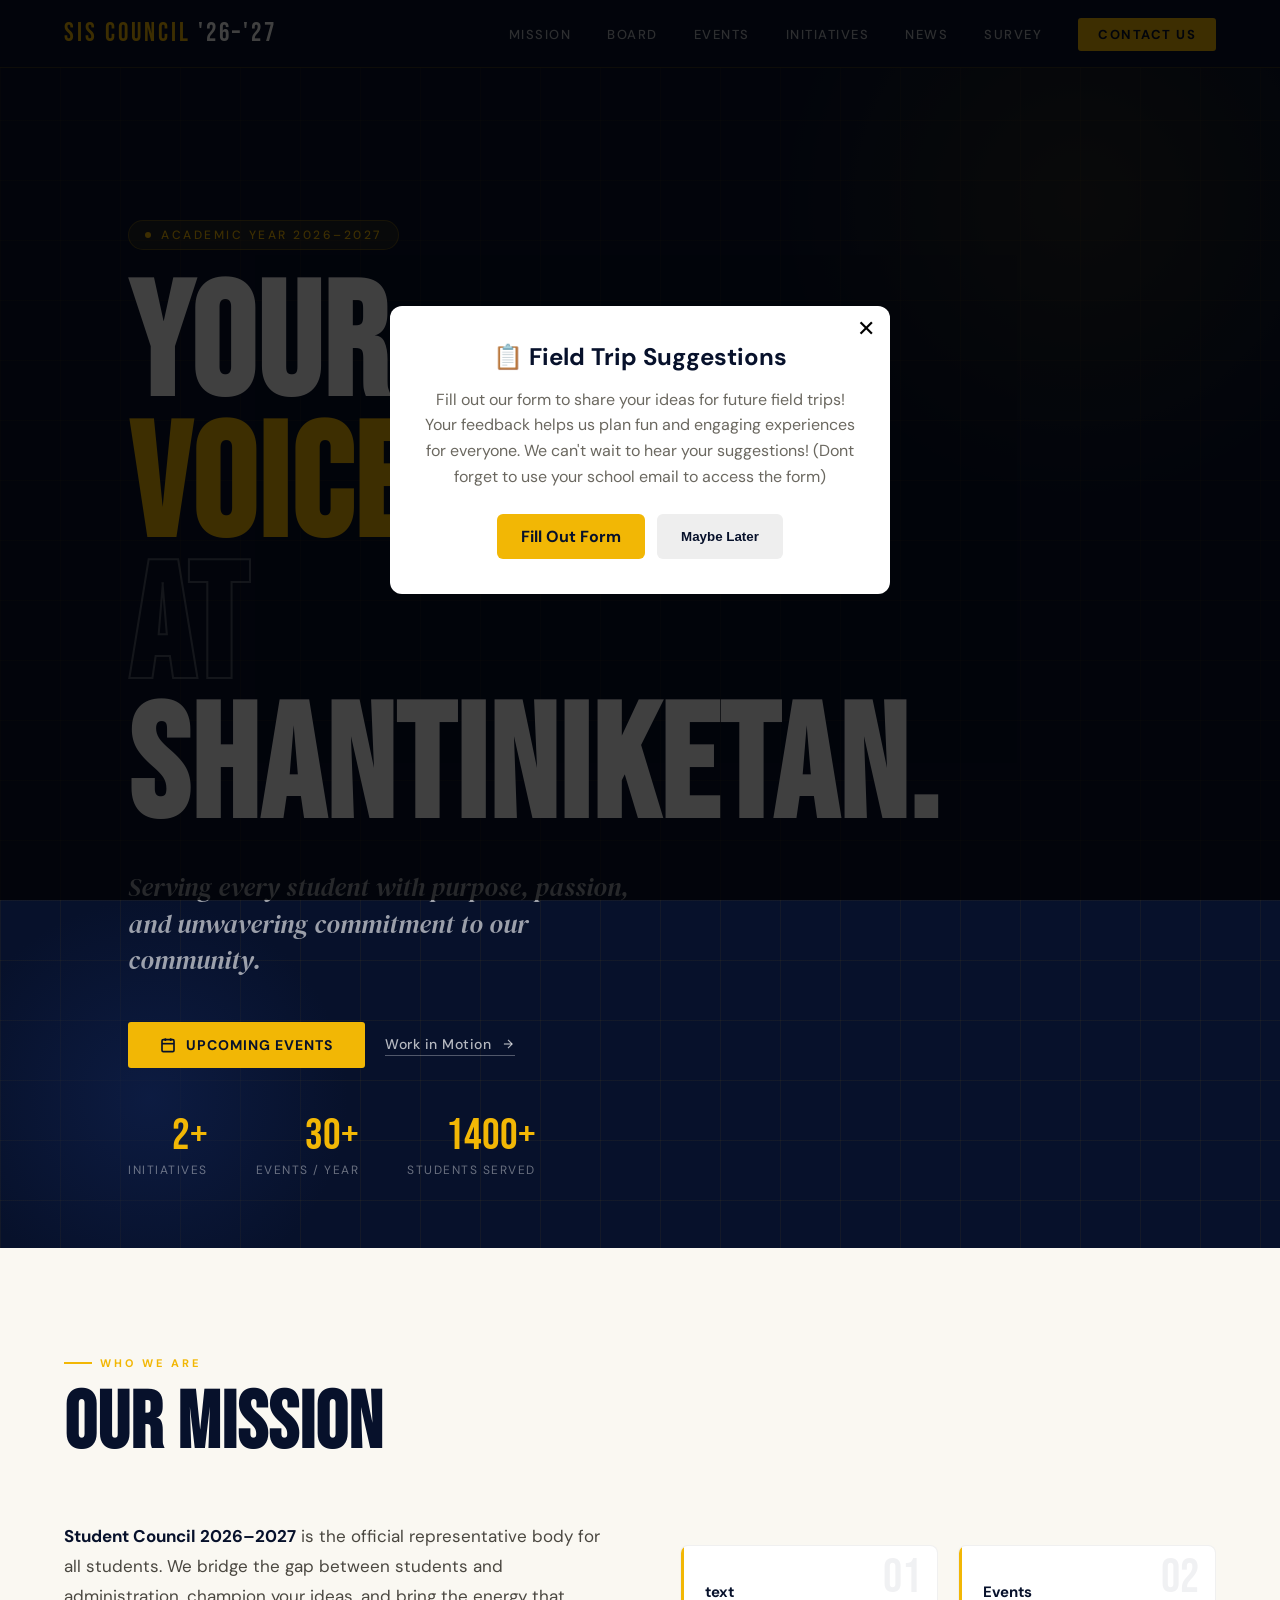
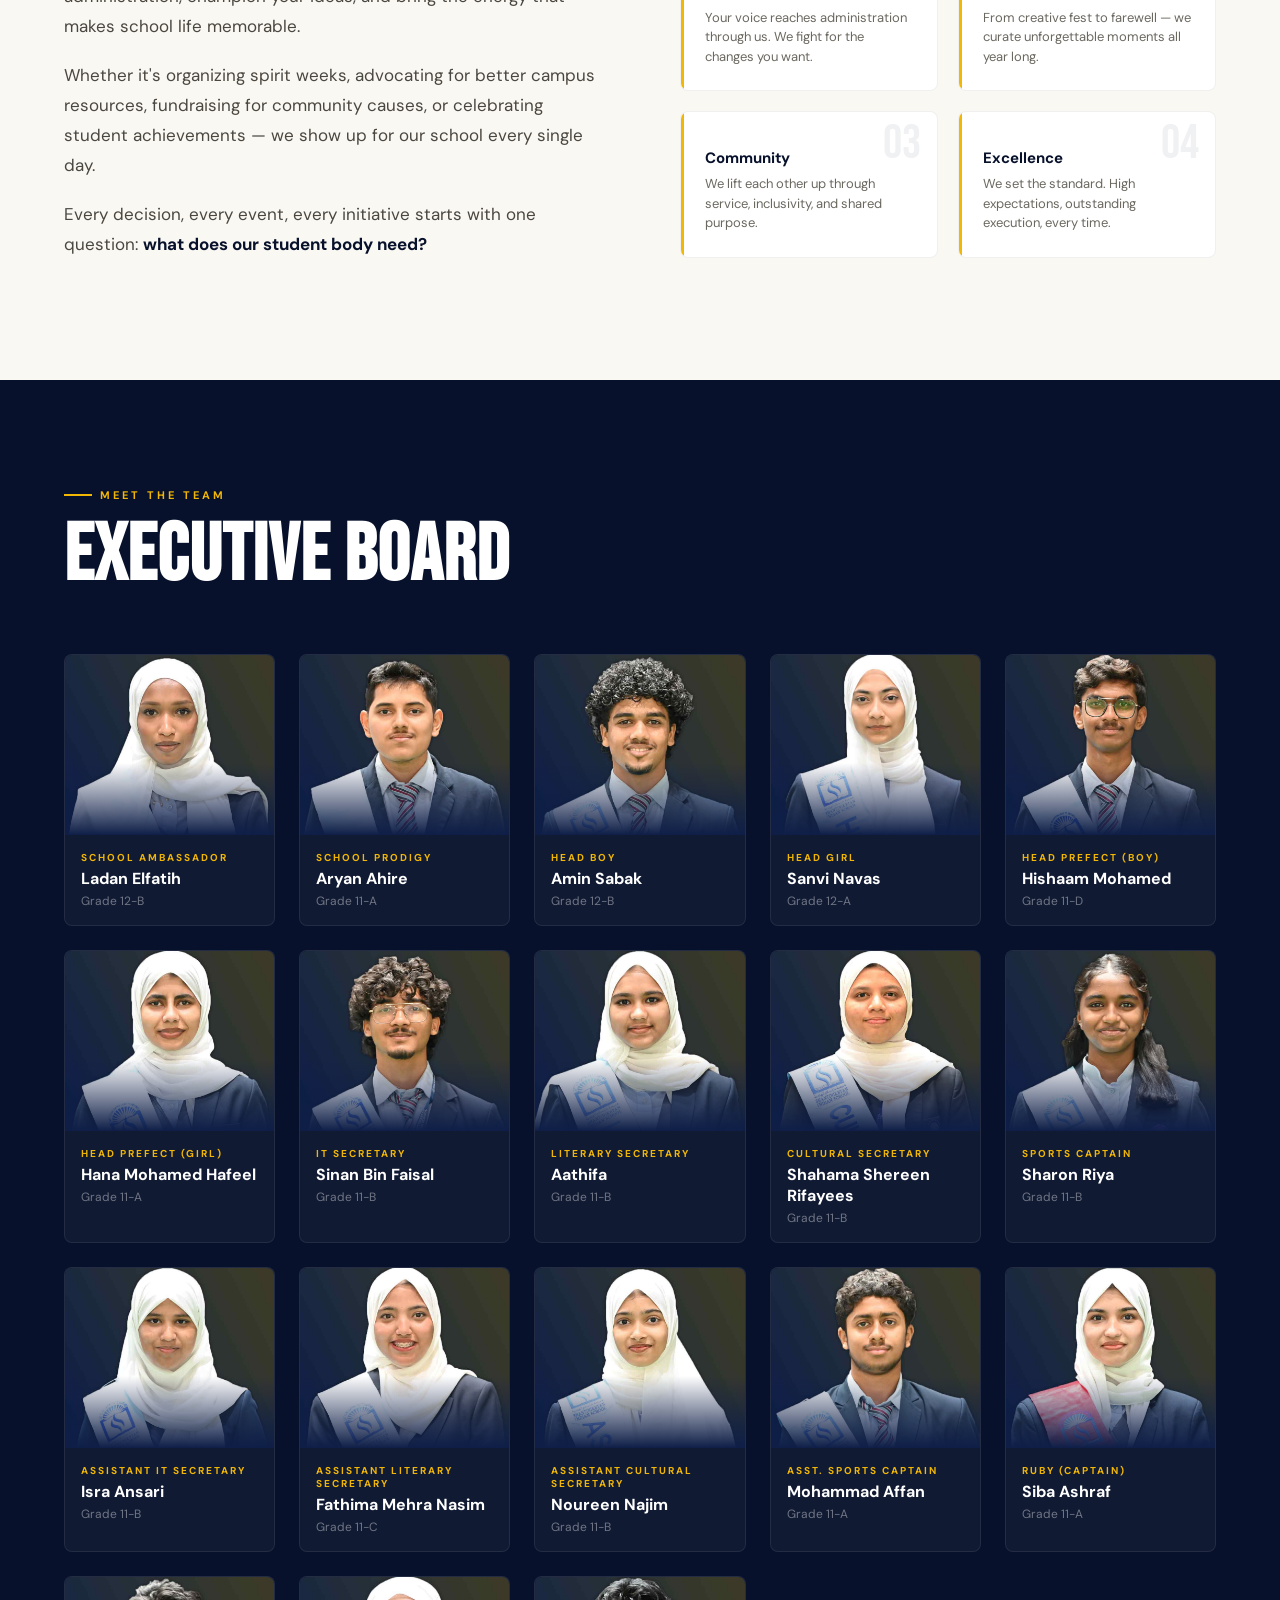
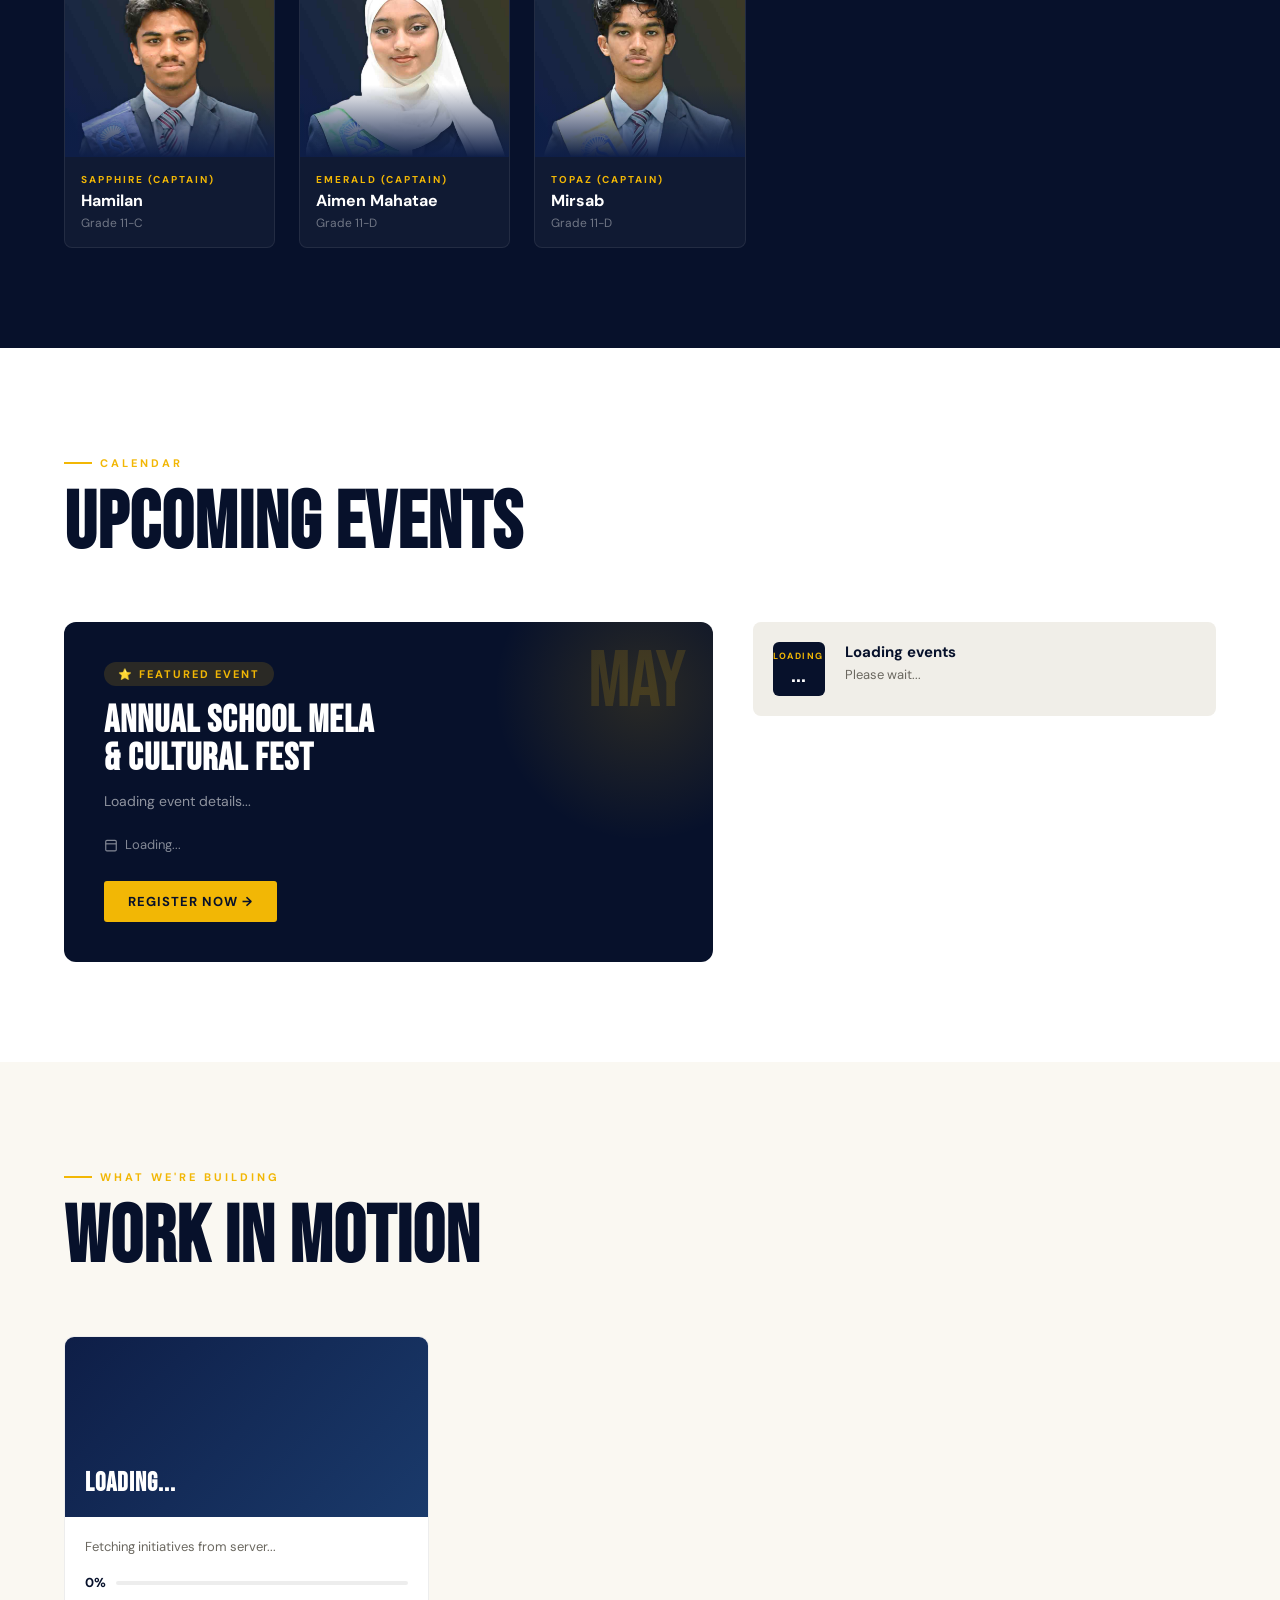
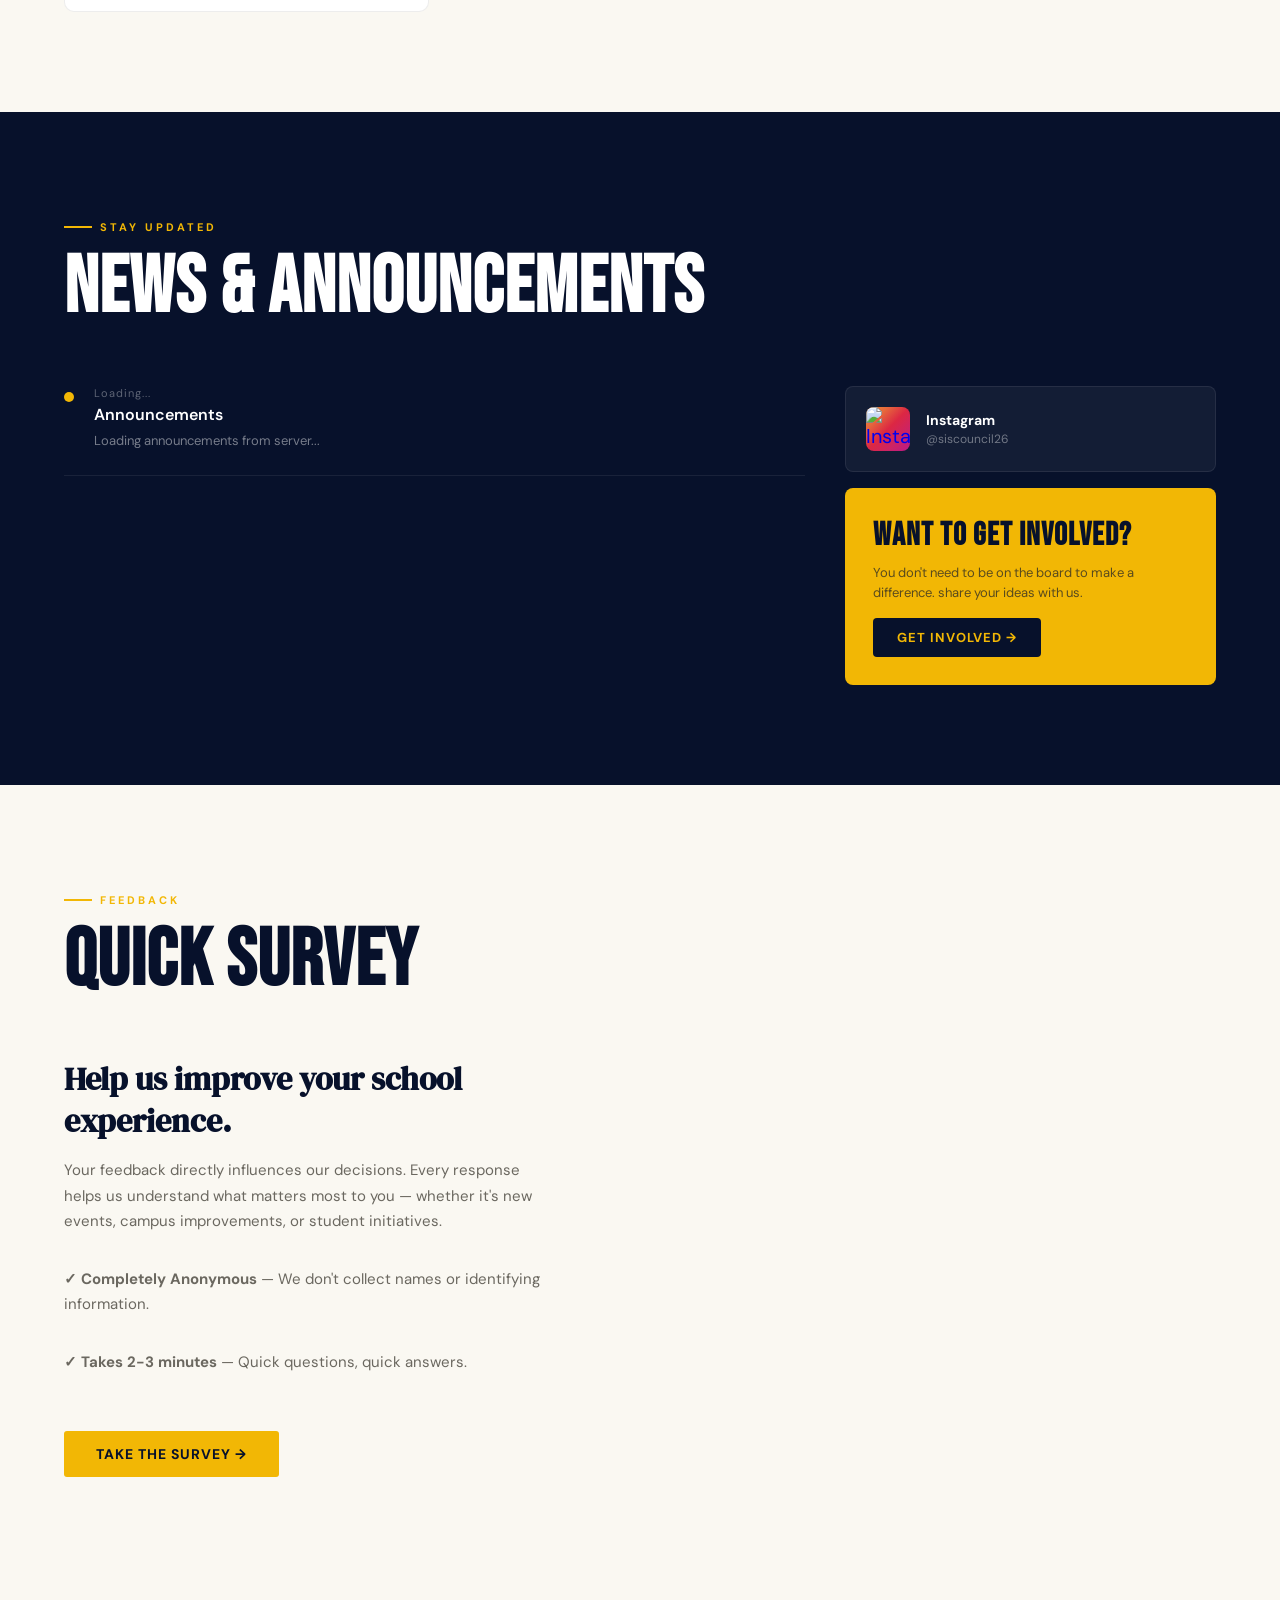
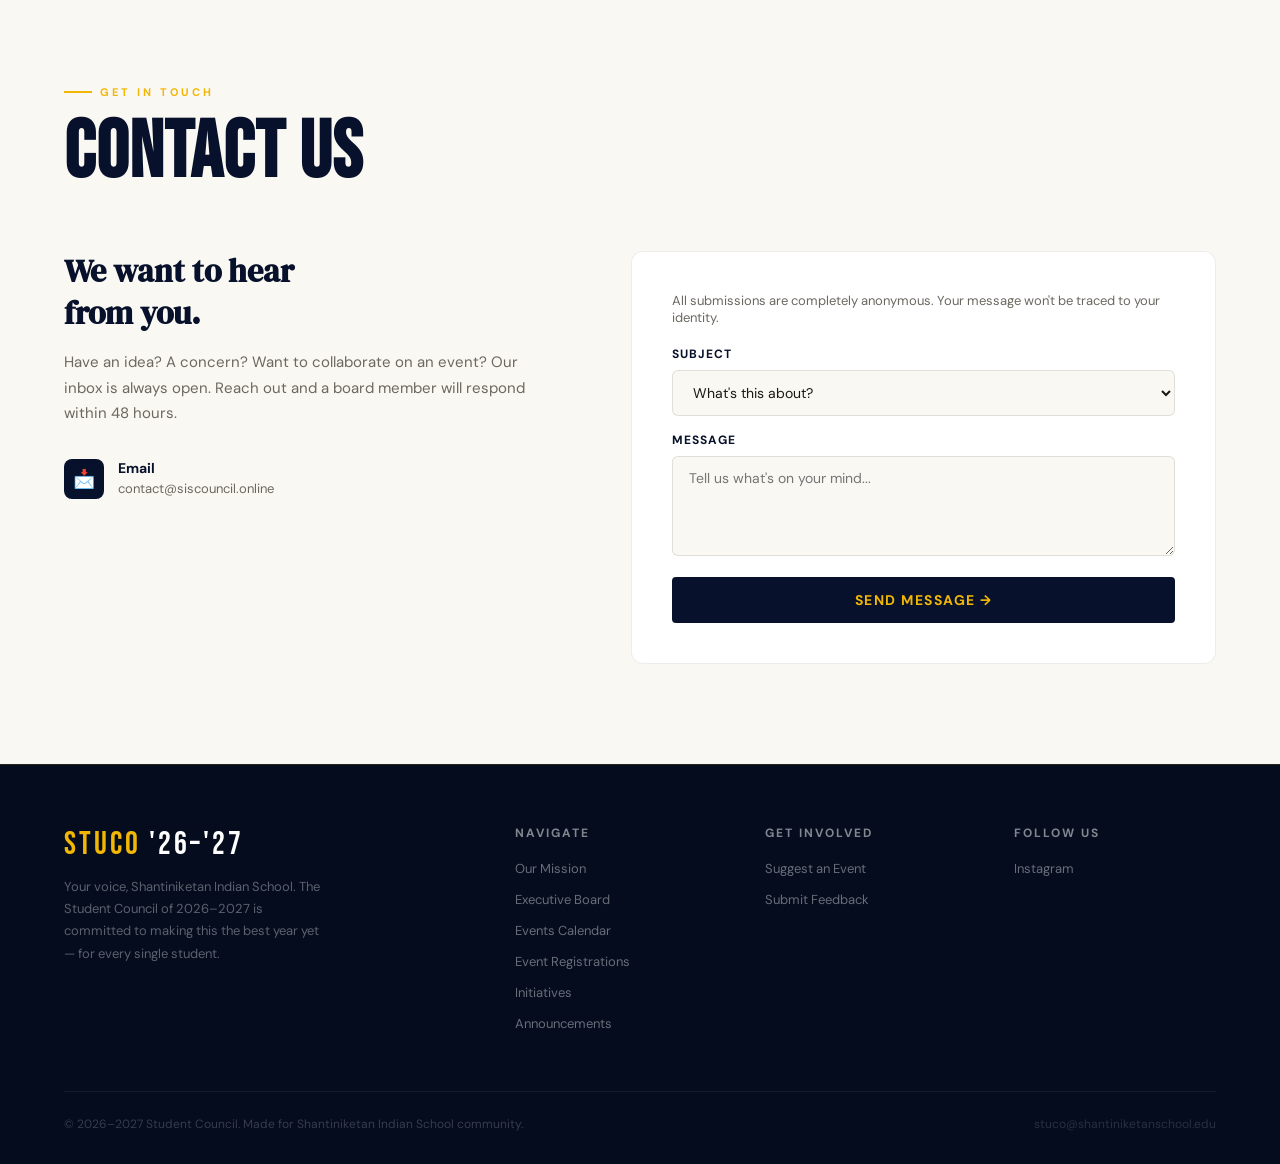
==== commit f541ff35: "edited eed# Please enter the commit message for your changes. Lines starting" ====
--- a/index.html
+++ b/index.html
@@ -20,7 +20,7 @@
     <h2>📋 Field Trip Suggestions</h2>
 
     <p>
-      Fill out our form to share your ideas for future field trips! Your feedback helps us plan fun and engaging experiences for everyone. We can't wait to hear your suggestions!
+      Fill out our form to share your ideas for future field trips! Your feedback helps us plan fun and engaging experiences for everyone. We can't wait to hear your suggestions! (Dont forget to use your school email to access the form)
     </p>
 
     <div class="popup-buttons">
@@ -43,7 +43,7 @@
 </div>
 
 <nav>
-  <div class="nav-logo">STUCO <span>'26–'27</span></div>
+  <div class="nav-logo">SIS COUNCIL <span>'26–'27</span></div>
   <ul class="nav-links">
     <li><a href="#mission">Mission</a></li>
     <li><a href="#board">Board</a></li>
@@ -100,7 +100,7 @@
         <div class="label">Events / Year</div>
       </div>
       <div class="hero-stat">
-        <div class="num">900+</div>
+        <div class="num">1400+</div>
         <div class="label">Students Served</div>
       </div>
     </div>
--- a/style.css
+++ b/style.css
@@ -400,113 +400,107 @@
   .event-info h4 { font-size: 15px; font-weight: 700; color: var(--navy); margin-bottom: 4px; }
   .event-info p { font-size: 13px; color: var(--gray-text); }
 
-/* ───── INITIATIVES ───── */
-#initiatives { 
-  background: var(--cream); 
-  padding: 60px 0; /* Ensures consistent vertical rhythm */
-}
-
-.initiatives-grid {
-  display: grid;
-  grid-template-columns: repeat(auto-fit, minmax(300px, 1fr)); /* 🌟 RESPONSIVE: Wraps automatically on mobile! */
-  gap: 28px;
-  margin-top: 40px;
-}
-
-.initiative-card {
-  border-radius: 12px; /* Slightly softer corners */
-  overflow: hidden;
-  border: 1px solid rgba(0, 0, 0, 0.05);
-  background: var(--white);
-  transition: transform 0.3s cubic-bezier(0.25, 1, 0.5, 1), box-shadow 0.3s ease; /* 🌟 Ultra-smooth motion graphic curve */
-  display: flex;
-  flex-direction: column;
-}
-
-.initiative-card:hover {
-  transform: translateY(-8px);
-  box-shadow: 0 22px 40px rgba(7, 17, 43, 0.08);
-}
-
-.initiative-top {
-  height: 160px; /* Marginally tighter aspect ratio focus */
-  display: flex; 
-  align-items: flex-end;
-  padding: 24px;
-  position: relative;
-}
-
-/* Enhanced Gradient Palettes with richer transitions */
-.initiative-top.t1 { background: linear-gradient(135deg, #0e1e47, #1d3363); }
-.initiative-top.t2 { background: linear-gradient(135deg, #241205, #572d0b); }
-.initiative-top.t3 { background: linear-gradient(135deg, #0a2110, #1b4d24); }
-.initiative-top.t4 { background: linear-gradient(135deg, #1f0b24, #481d61); }
-.initiative-top.t5 { background: linear-gradient(135deg, #241d05, #524209); }
-.initiative-top.t6 { background: linear-gradient(135deg, #240a0a, #541e1e); }
-
-.initiative-top h3 {
-  font-family: 'Bebas Neue', sans-serif;
-  font-size: 28px; 
-  letter-spacing: 1.2px;
-  color: var(--white); 
-  line-height: 1.1;
-  margin: 0;
-  z-index: 2;
-  text-shadow: 0 2px 4px rgba(0, 0, 0, 0.2); /* 🌟 Ensures title readability over light gradient elements */
-}
-
-/* Optional styling tweak for the emoji icon we added earlier */
-.initiative-top h3 .init-emoji {
-  font-size: 24px;
-  vertical-align: middle;
-  margin-right: 6px;
-  display: inline-block;
-}
-
-.initiative-body { 
-  padding: 24px; 
-  display: flex;
-  flex-direction: column;
-  flex-grow: 1; /* Pushes the progress bar to line up perfectly across card rows */
-}
-
-.initiative-body p { 
-  font-size: 14px; 
-  color: var(--gray-text); 
-  line-height: 1.6; 
-  margin-bottom: 24px;
-  flex-grow: 1; 
-}
-
-.initiative-progress {
-  display: flex; 
-  flex-direction: column; /* 🌟 STACKED LAYOUT: Looks significantly more modern than side-by-side */
-  gap: 8px;
-  margin-top: auto; /* Locks down to the bottom of the card */
-}
-
-.progress-bar {
-  width: 100%; 
-  height: 6px; /* Slightly thicker track for easier scanning */
-  background: rgba(0, 0, 0, 0.05); 
-  border-radius: 4px;
-  overflow: hidden;
-}
-
-.progress-fill {
-  height: 100%; 
-  background: var(--gold, #d4af37); 
-  border-radius: 4px;
-  transition: width 1s cubic-bezier(0.4, 0, 0.2, 1); /* 🌟 Animates growth cleanly when the page dynamically loads */
-}
-
-.progress-pct { 
-  font-weight: 700; 
-  color: var(--navy); 
-  font-size: 12px; 
-  align-self: flex-end; /* Places percentage beautifully aligned above or below the bar */
-  letter-spacing: 0.5px;
-}
+  /* ───── INITIATIVES ───── */
+
+  #initiatives { background: var(--cream); }
+
+  .initiatives-grid {
+
+    display: grid;
+
+    grid-template-columns: repeat(3, 1fr);
+
+    gap: 28px;
+
+    margin-top: 60px;
+
+  }
+
+  .initiative-card {
+
+    border-radius: 10px;
+
+    overflow: hidden;
+
+    border: 1px solid rgba(0,0,0,0.07);
+
+    background: var(--white);
+
+    transition: transform 0.2s, box-shadow 0.2s;
+
+  }
+
+  .initiative-card:hover {
+
+    transform: translateY(-6px);
+
+    box-shadow: 0 20px 60px rgba(7,17,43,0.1);
+
+  }
+
+  .initiative-top {
+
+    height: 180px;
+
+    display: flex; align-items: flex-end;
+
+    padding: 20px;
+
+    position: relative;
+
+  }
+
+  .initiative-top.t1 { background: linear-gradient(135deg, #0e1e47, #1a3a6b); }
+
+  .initiative-top.t2 { background: linear-gradient(135deg, #1a0a00, #5c2a00); }
+
+  .initiative-top.t3 { background: linear-gradient(135deg, #0a1f0a, #1a4a1a); }
+
+  .initiative-top.t4 { background: linear-gradient(135deg, #1a0a1a, #4a1a6b); }
+
+  .initiative-top.t5 { background: linear-gradient(135deg, #1a1500, #4a3b00); }
+
+  .initiative-top.t6 { background: linear-gradient(135deg, #1a0a0a, #4a1a1a); }
+
+  .initiative-top h3 {
+
+    font-family: 'Bebas Neue', sans-serif;
+
+    font-size: 26px; letter-spacing: 1px;
+
+    color: var(--white); line-height: 1;
+
+  }
+
+  .initiative-body { padding: 20px; }
+
+  .initiative-body p { font-size: 13px; color: var(--gray-text); line-height: 1.6; margin-bottom: 16px; }
+
+  .initiative-progress {
+
+    display: flex; align-items: center; gap: 10px;
+
+    font-size: 12px;
+
+  }
+
+  .progress-bar {
+
+    flex: 1; height: 4px;
+
+    background: rgba(0,0,0,0.07); border-radius: 2px;
+
+    overflow: hidden;
+
+  }
+
+  .progress-fill {
+
+    height: 100%; background: var(--gold); border-radius: 2px;
+
+  }
+
+  .progress-pct { font-weight: 700; color: var(--navy); font-size: 13px; }
 
   /* ───── ANNOUNCEMENTS ───── */
   #announcements { background: var(--navy); }
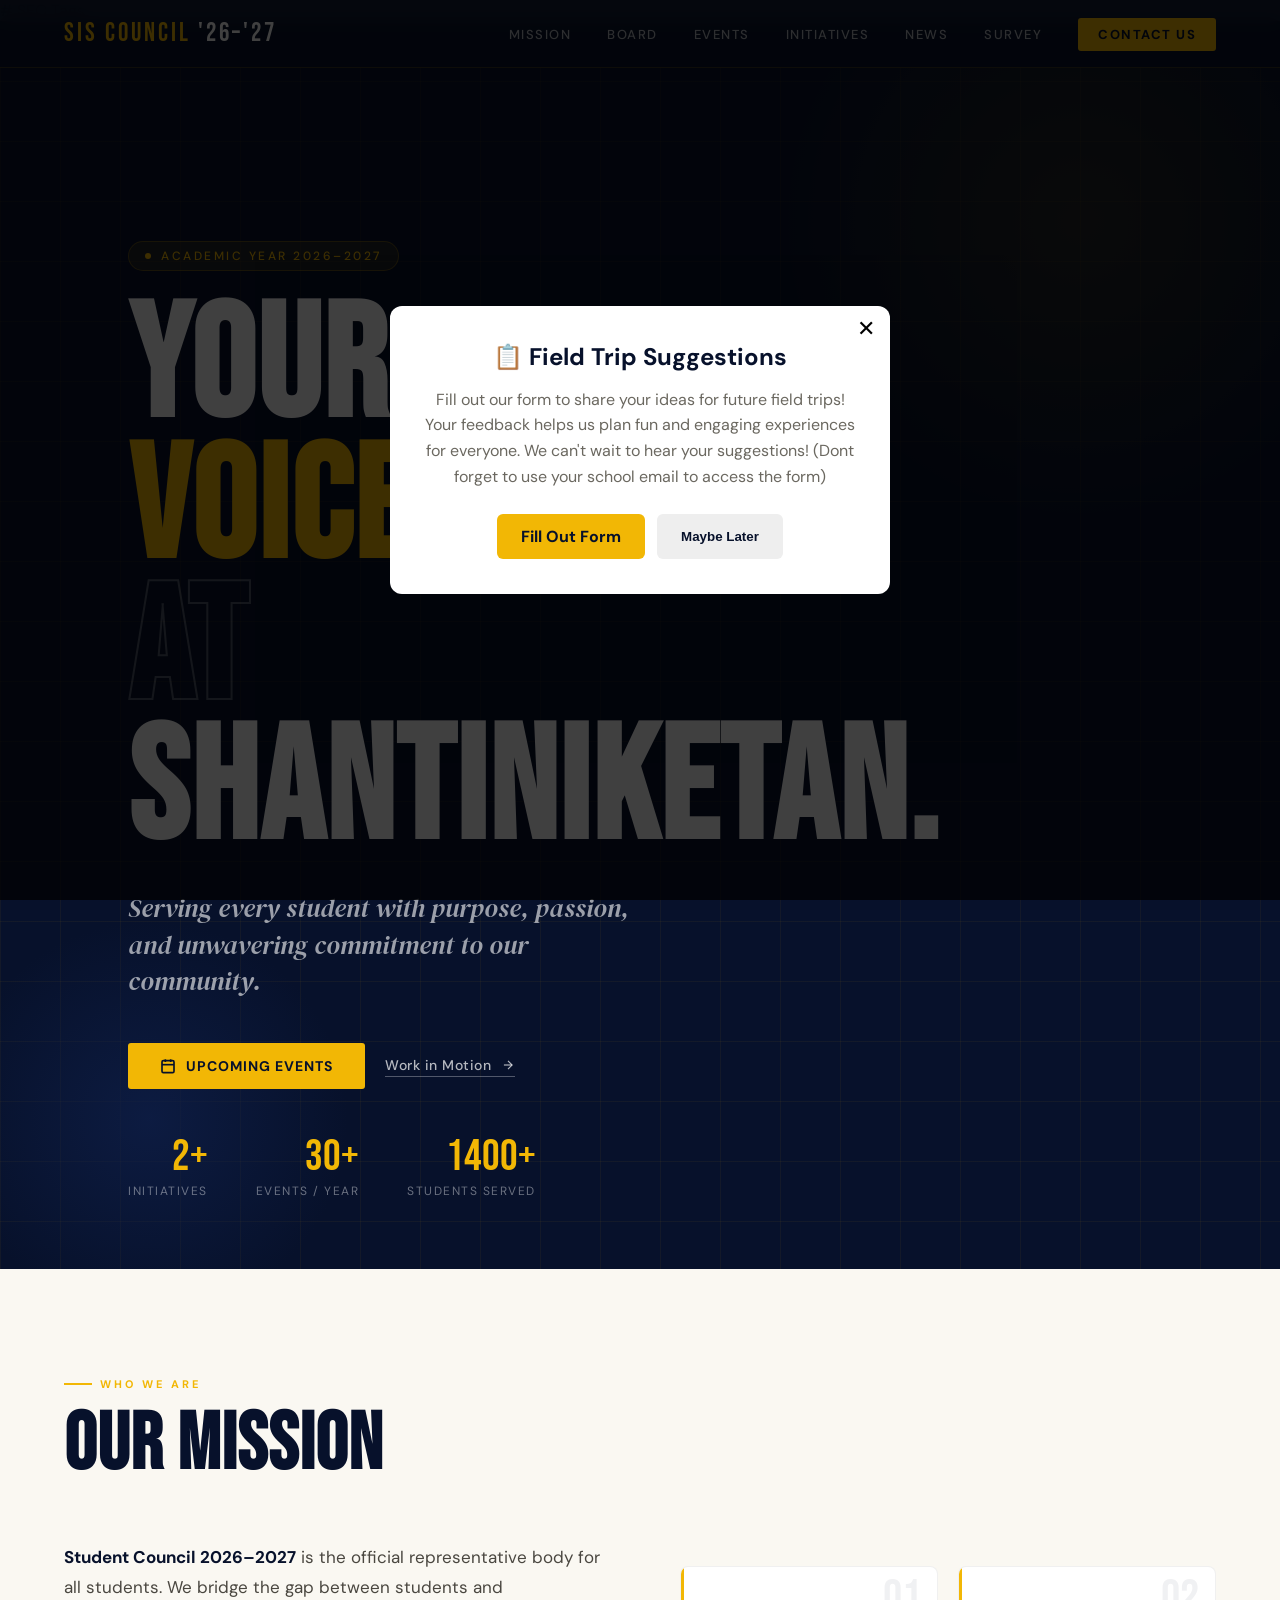
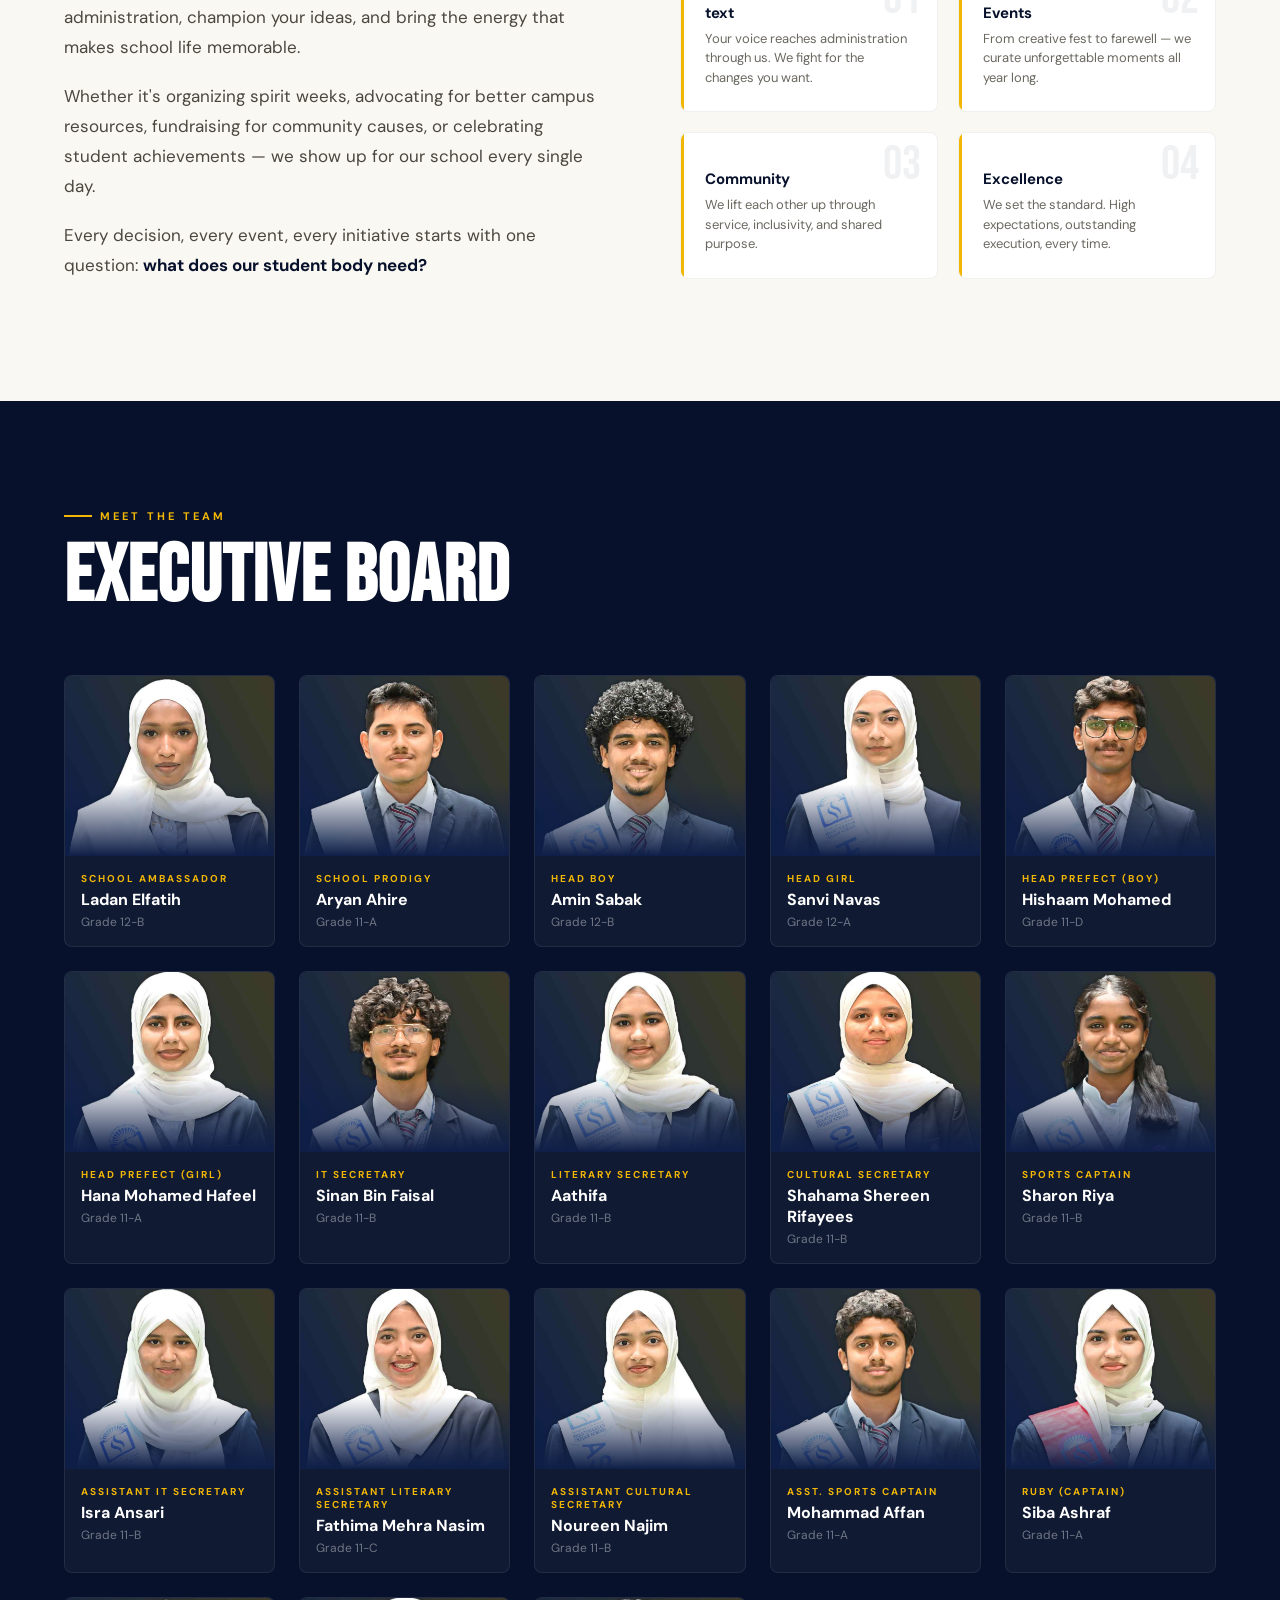
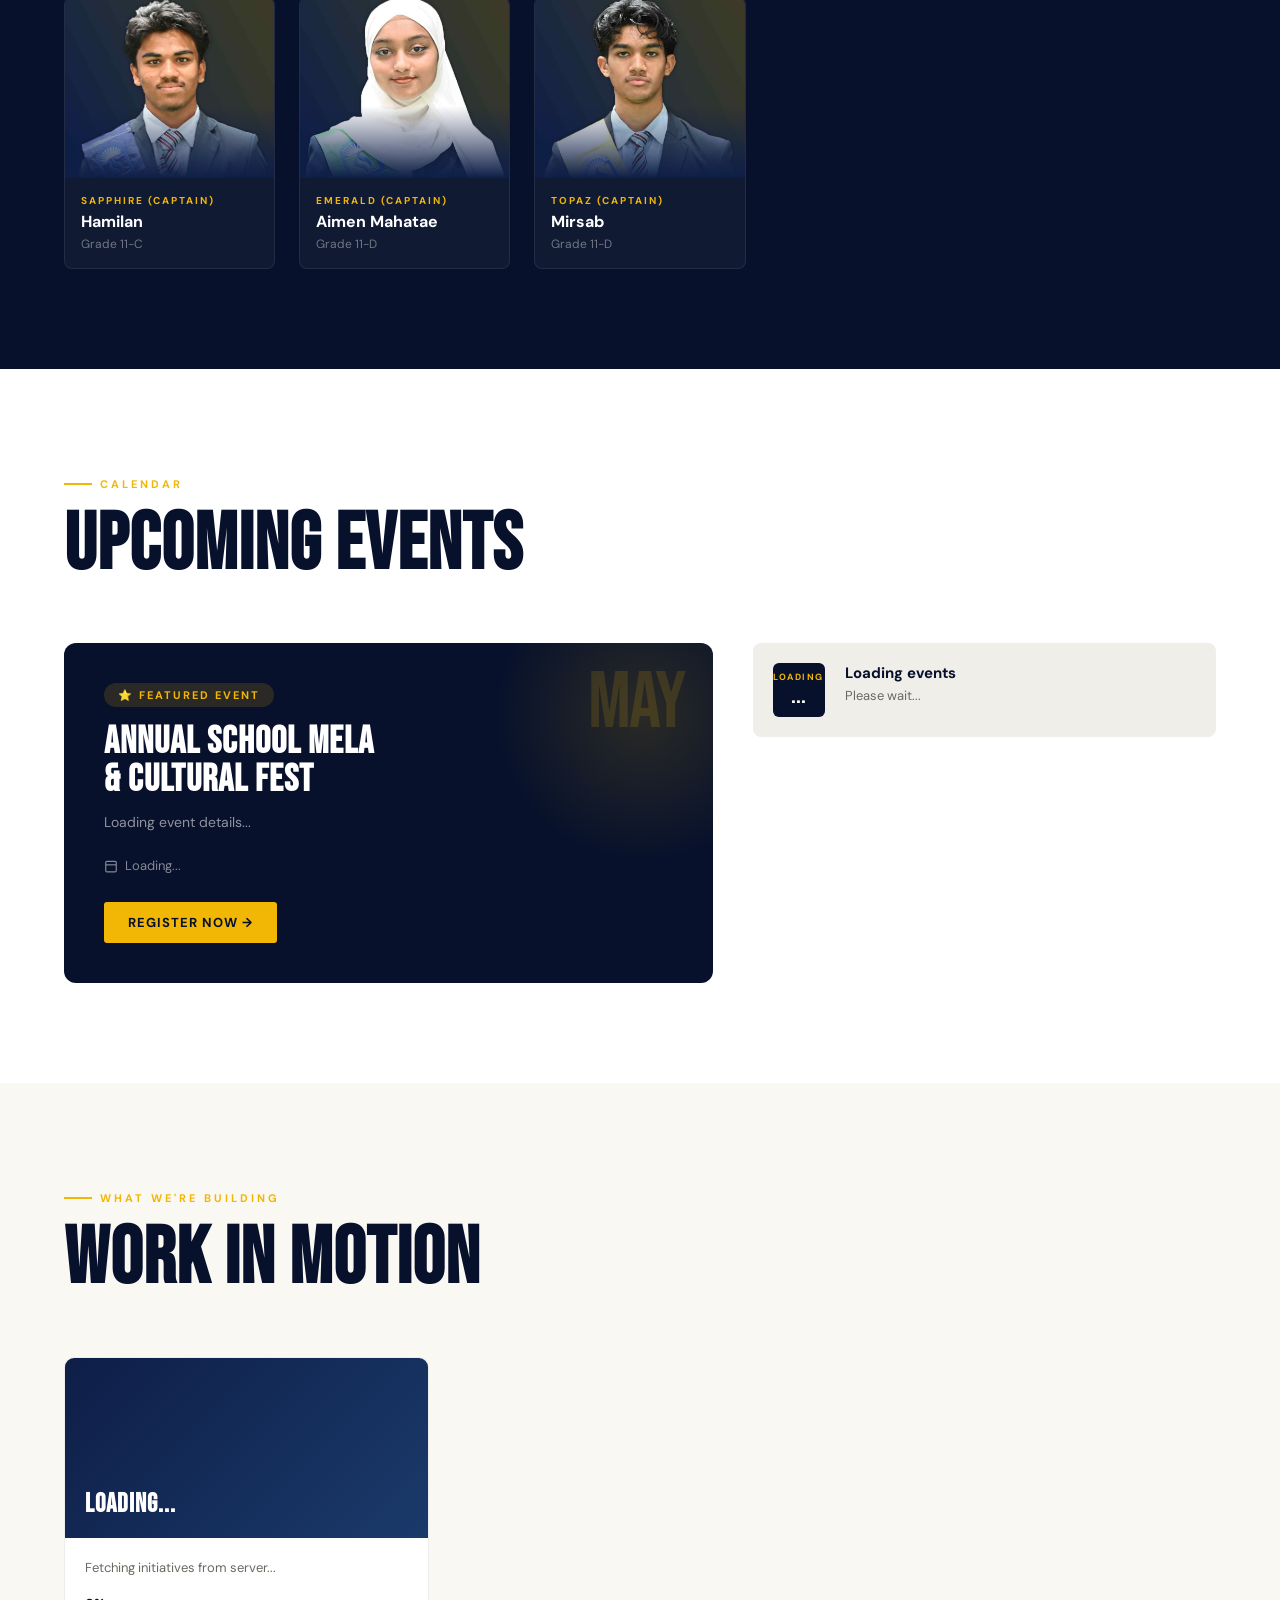
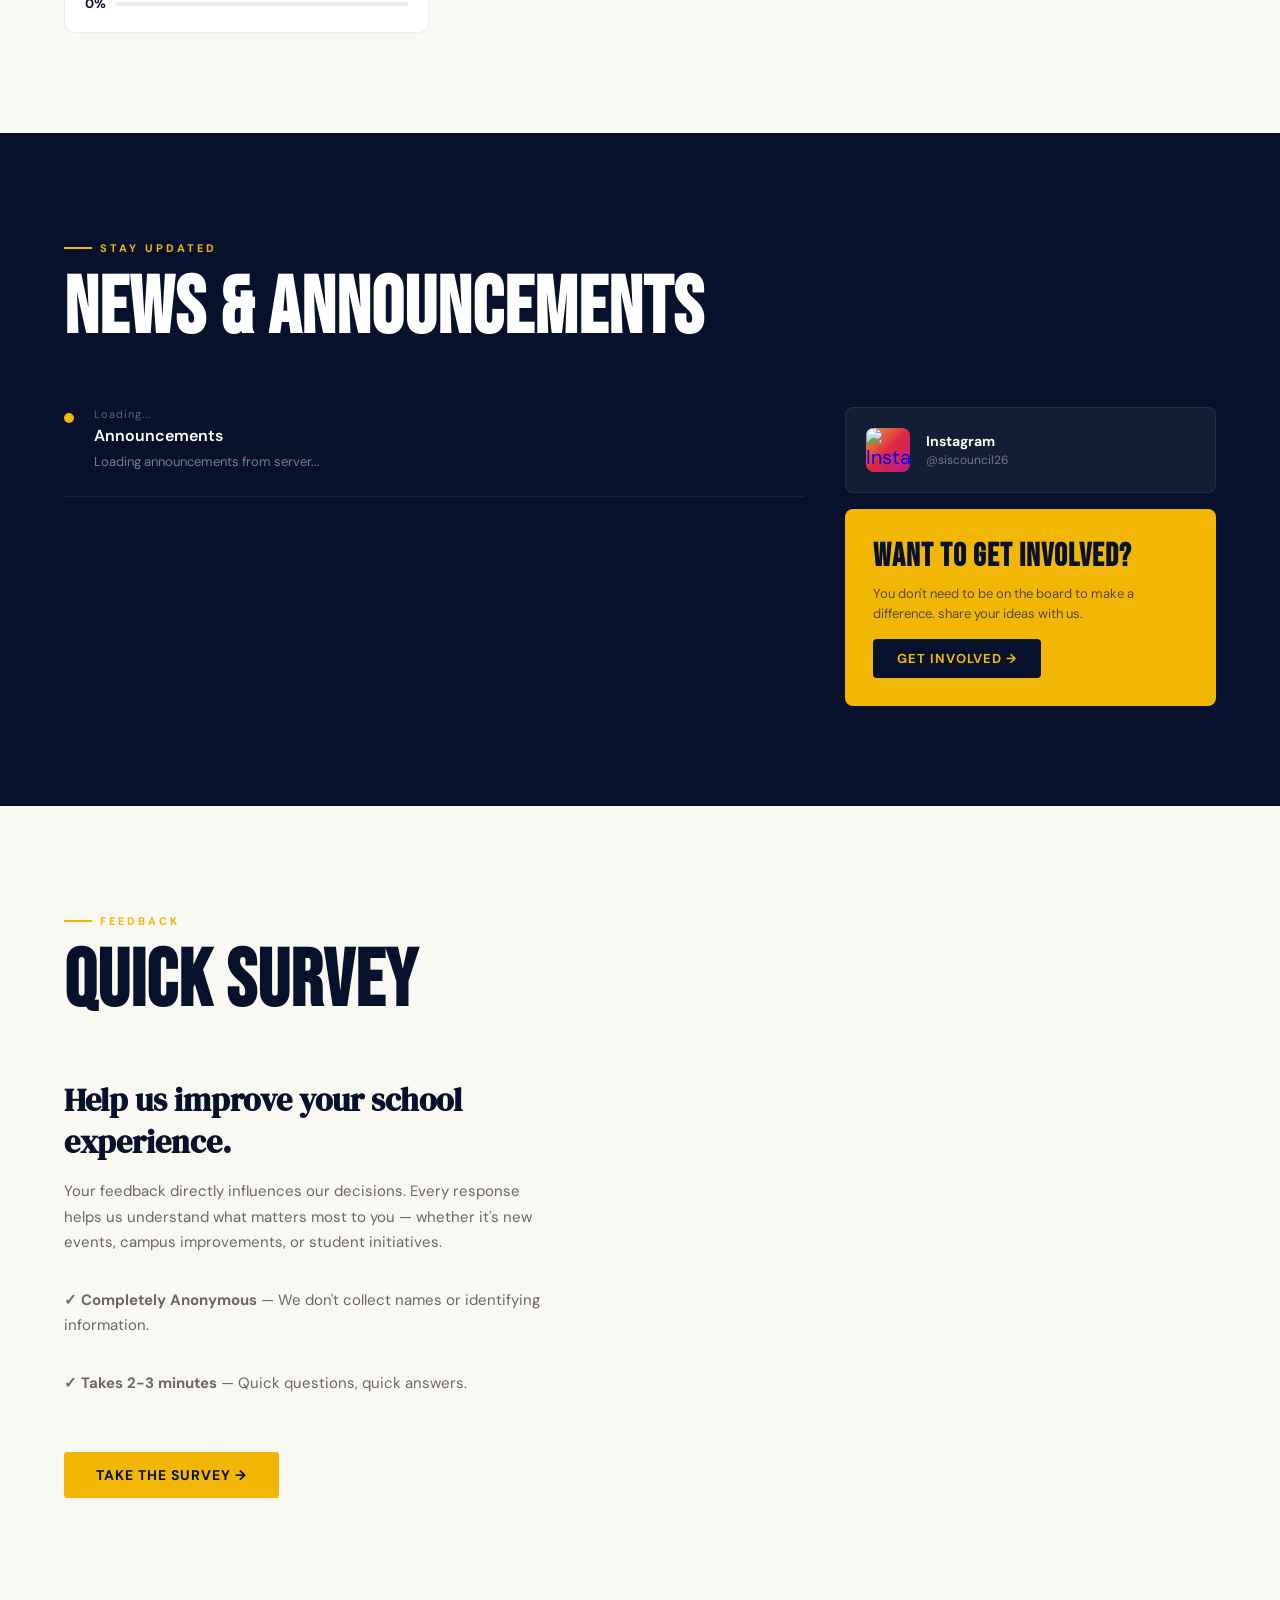
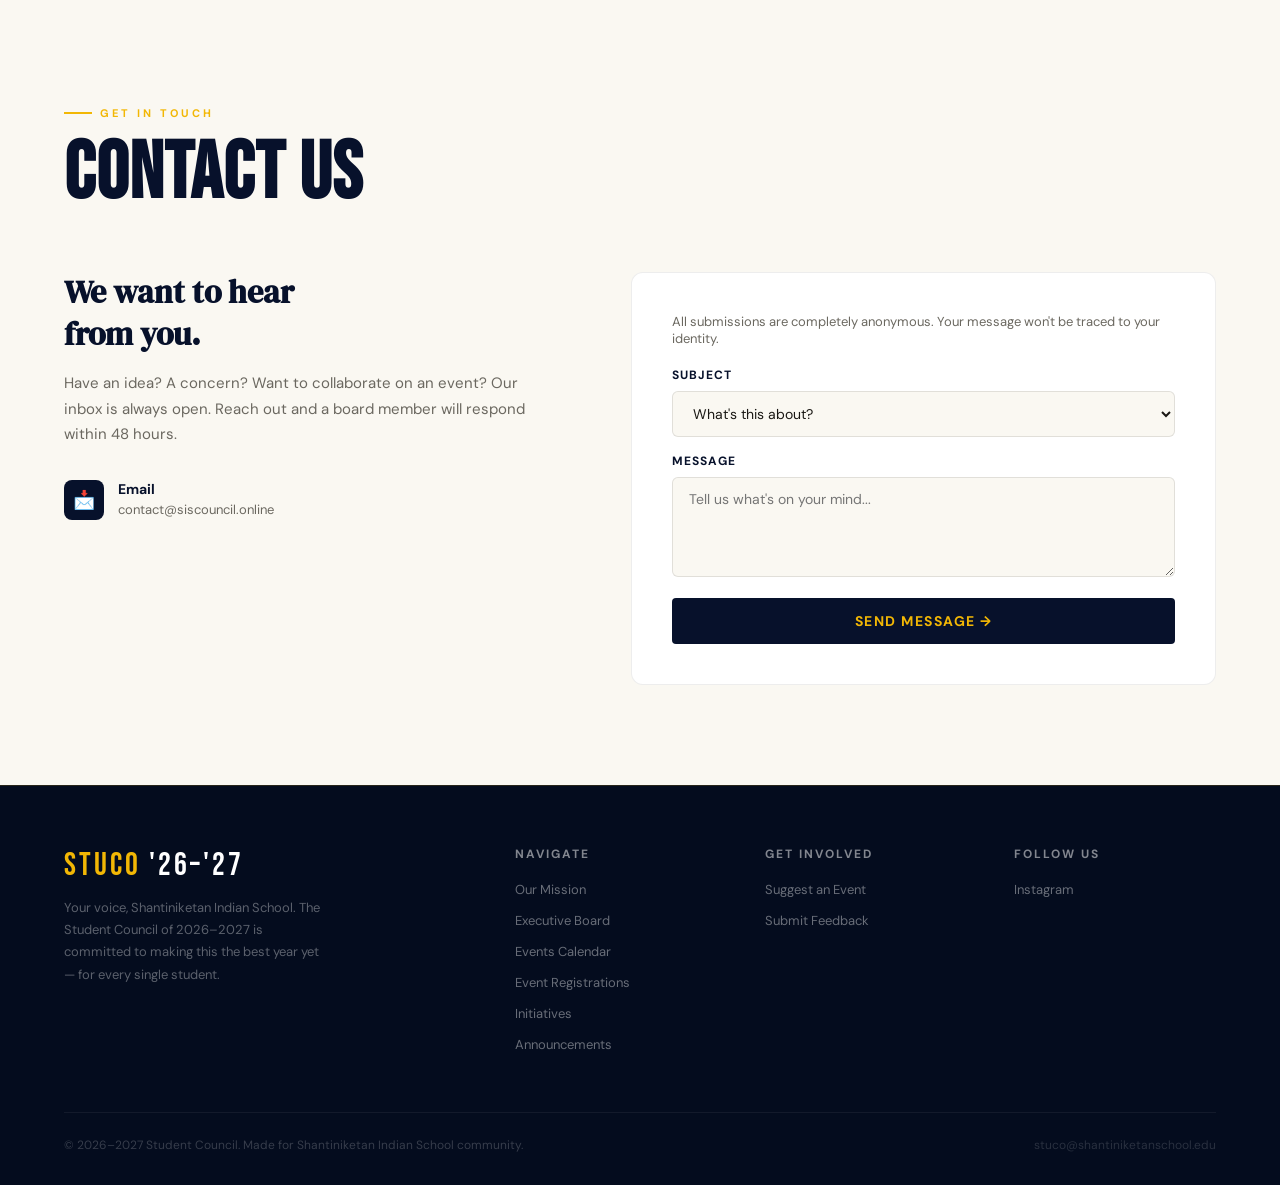
==== commit b07f31fe: "seo tags" ====
--- a/index.html
+++ b/index.html
@@ -5,12 +5,26 @@
 <meta name="viewport" content="width=device-width, initial-scale=1.0">
 <meta property="og:image" content="images/logo.jpg">
 <title>Shantiniketan Indian School Student Council '26–'27</title>
+
+# SEO Tags
+<meta name="title" content="SIS Council | Official Student Council Portal">
+<meta name="description" content="Welcome to the official SIS Council portal. Stay updated with our active student initiatives, meet our executive board members, track event updates, and submit your suggestions directly to the SIS Student Council.">
+<meta name="keywords" content="sis council, sis student council, sis stuco, shantiniketan indian school, shantiniketan indian school qatar, sis qatar council, student council qatar, student council portal, student initiatives, school events, student feedback, sis, Shanti, SIS QATAR, student suggestions, student representation">
+<meta name="robots" content="index, follow">
+<meta name="language" content="English">
+
+<meta property="og:title" content="SIS Council | Official Student Council Portal">
+<meta property="og:description" content="Stay updated with our latest student initiatives, upcoming events, and announcements at the SIS Student Council.">
+<meta property="twitter:title" content="SIS Council | Official Student Council Portal">
+<meta property="twitter:description" content="Stay updated with our latest student initiatives, upcoming events, and announcements at the SIS Student Council.">
+
 <link rel="preconnect" href="https://fonts.googleapis.com">
 <link href="https://fonts.googleapis.com/css2?family=Bebas+Neue&family=DM+Sans:ital,wght@0,300;0,400;0,500;0,700;1,300&family=DM+Serif+Display:ital@0;1&display=swap" rel="stylesheet">
 <script src="https://cdn.jsdelivr.net/npm/@supabase/supabase-js@2"></script>
 <link rel="stylesheet" href="style.css">
 <link rel="icon" type="image/x-icon" href="images/favicon.ico">
 
+<meta name="google-site-verification" content="zVbCFvuQqnJJf4Ln87BemvaGgiAyGGMmWUOkhtXp6z4" />
 </head>
 <body>
 <div id="googleFormPopup" class="popup-overlay">
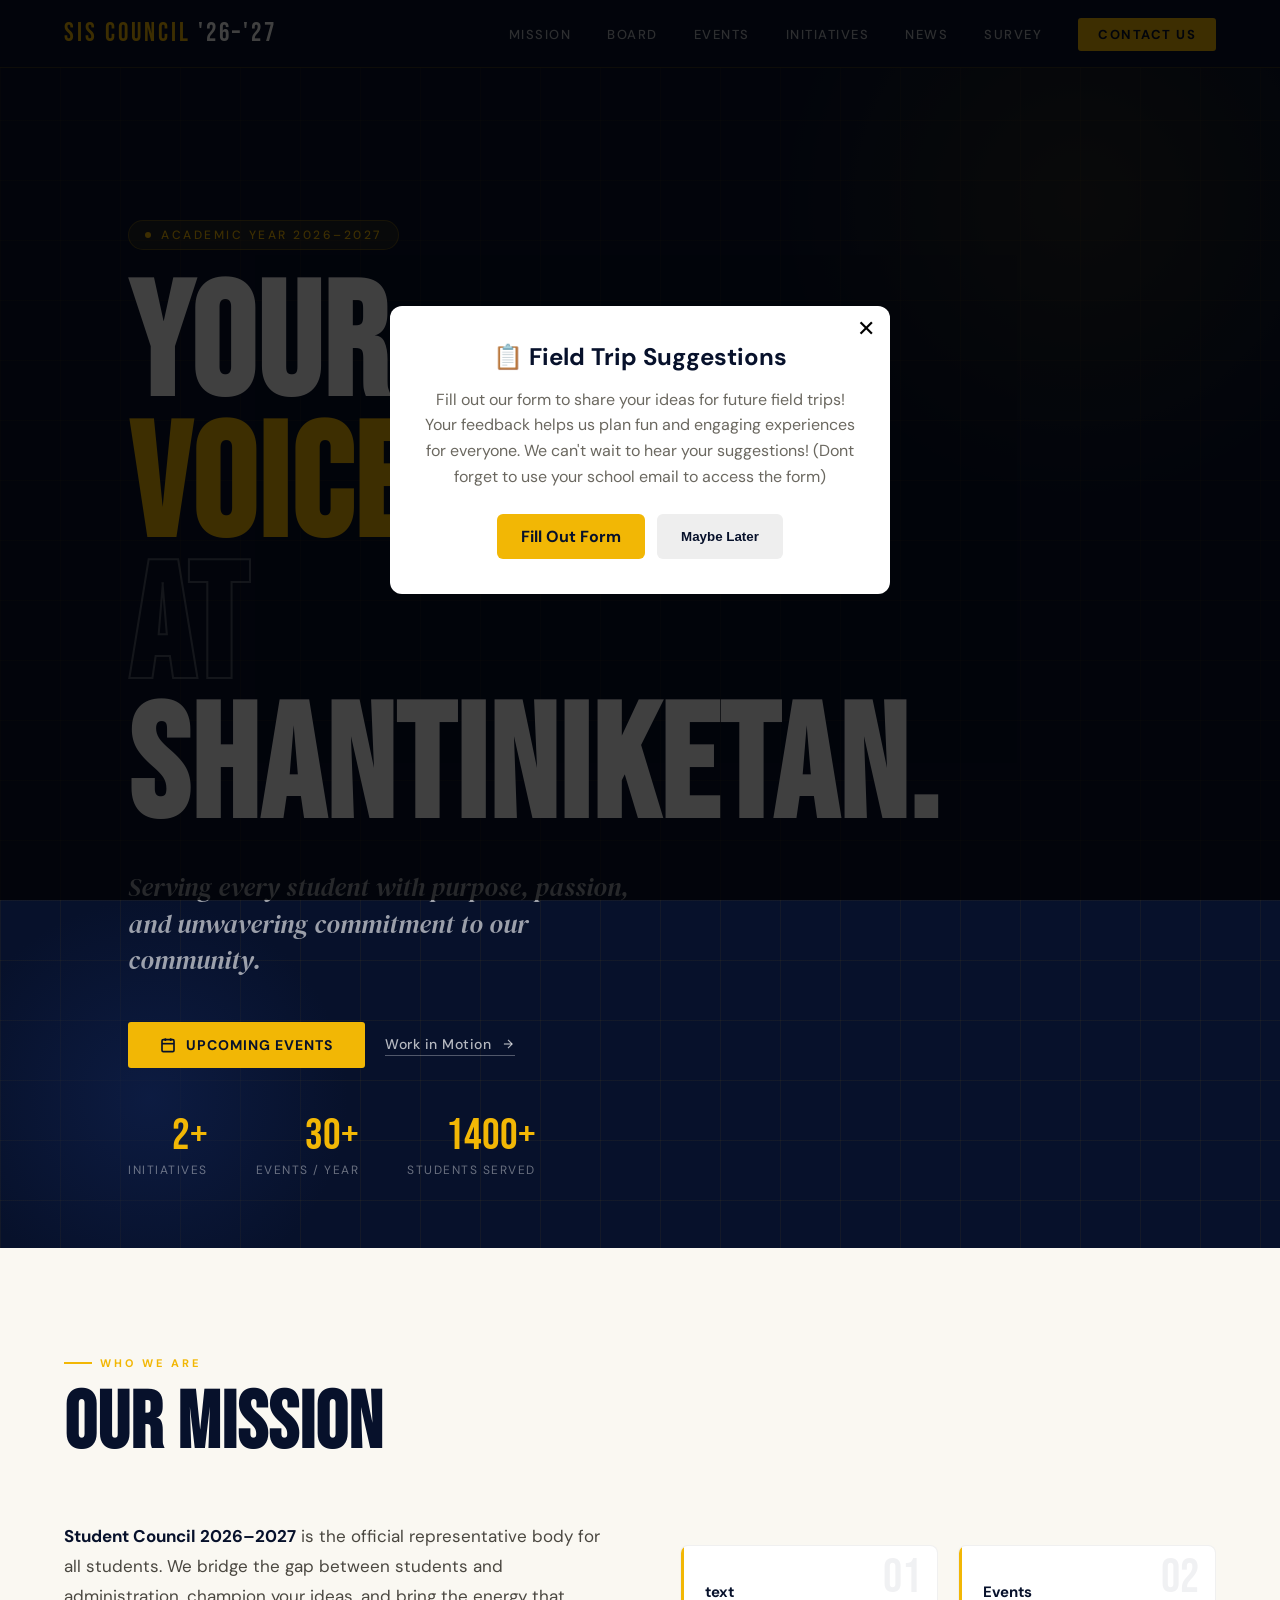
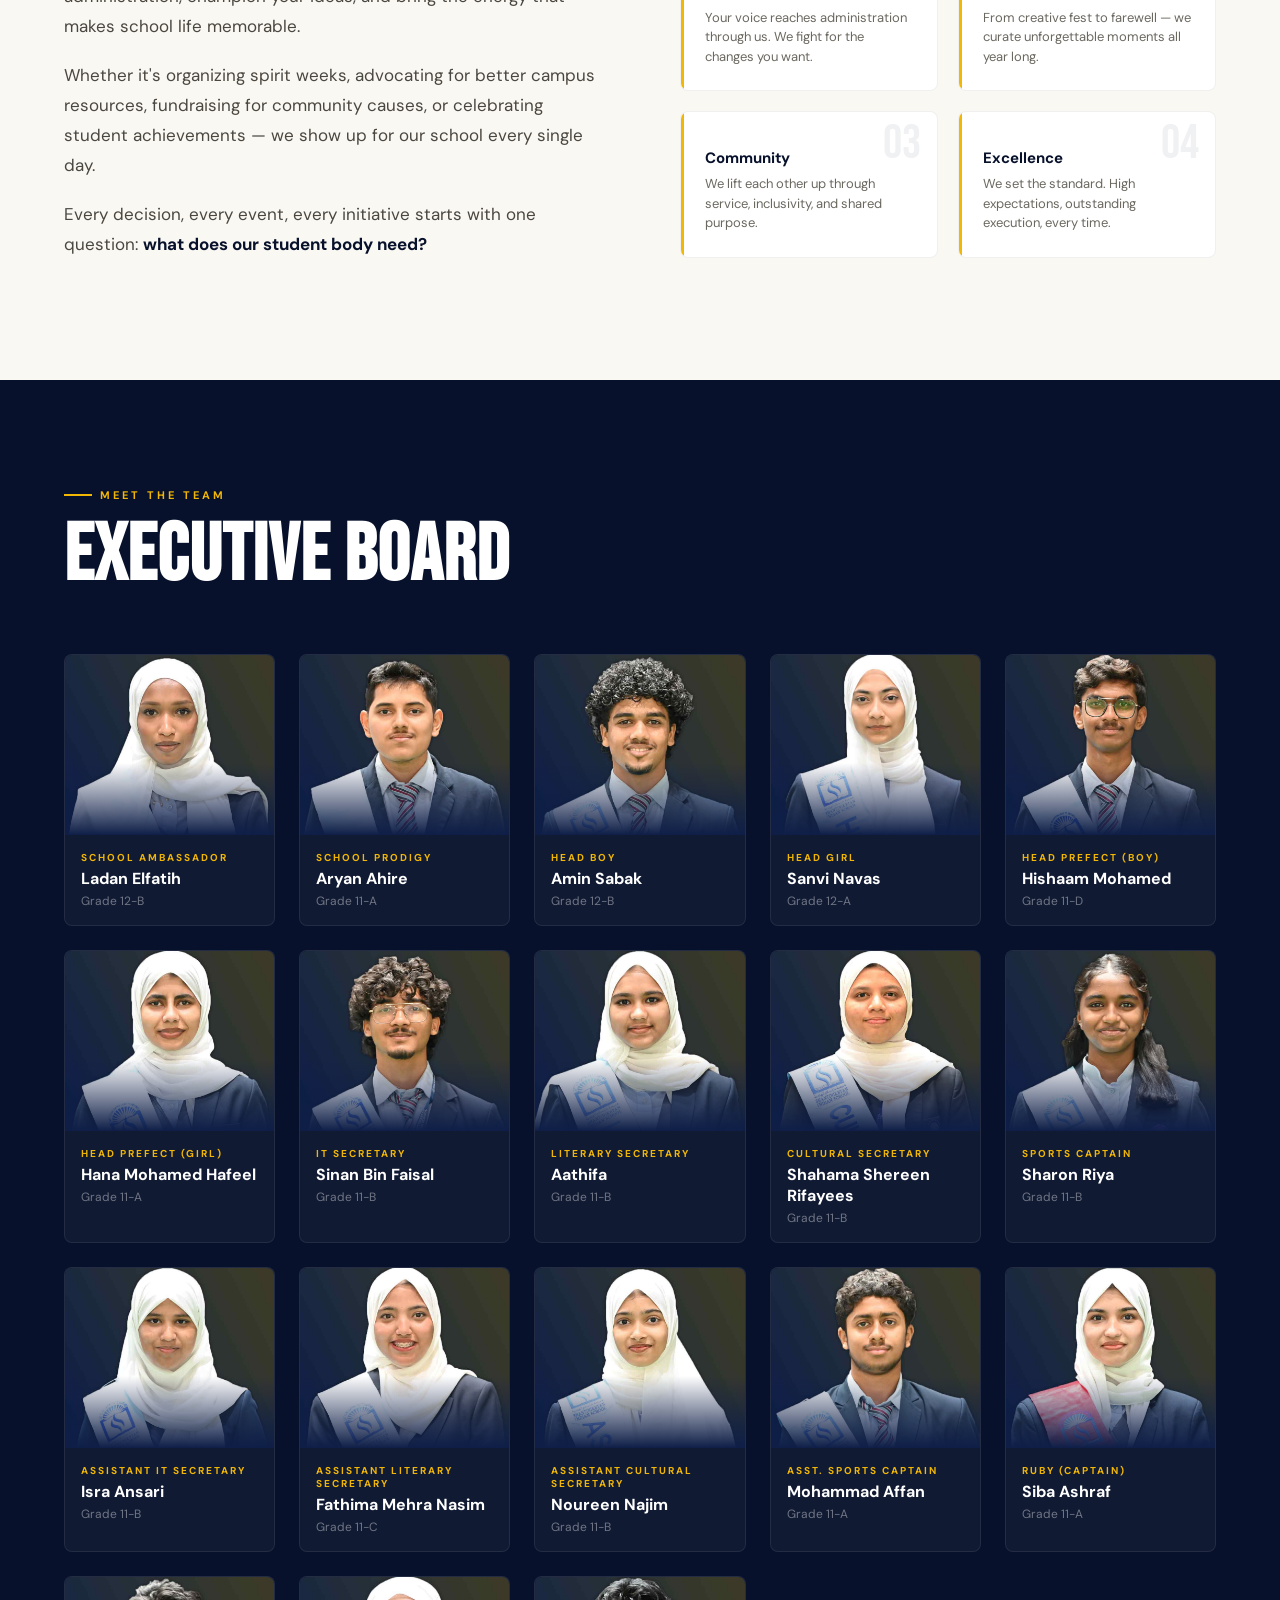
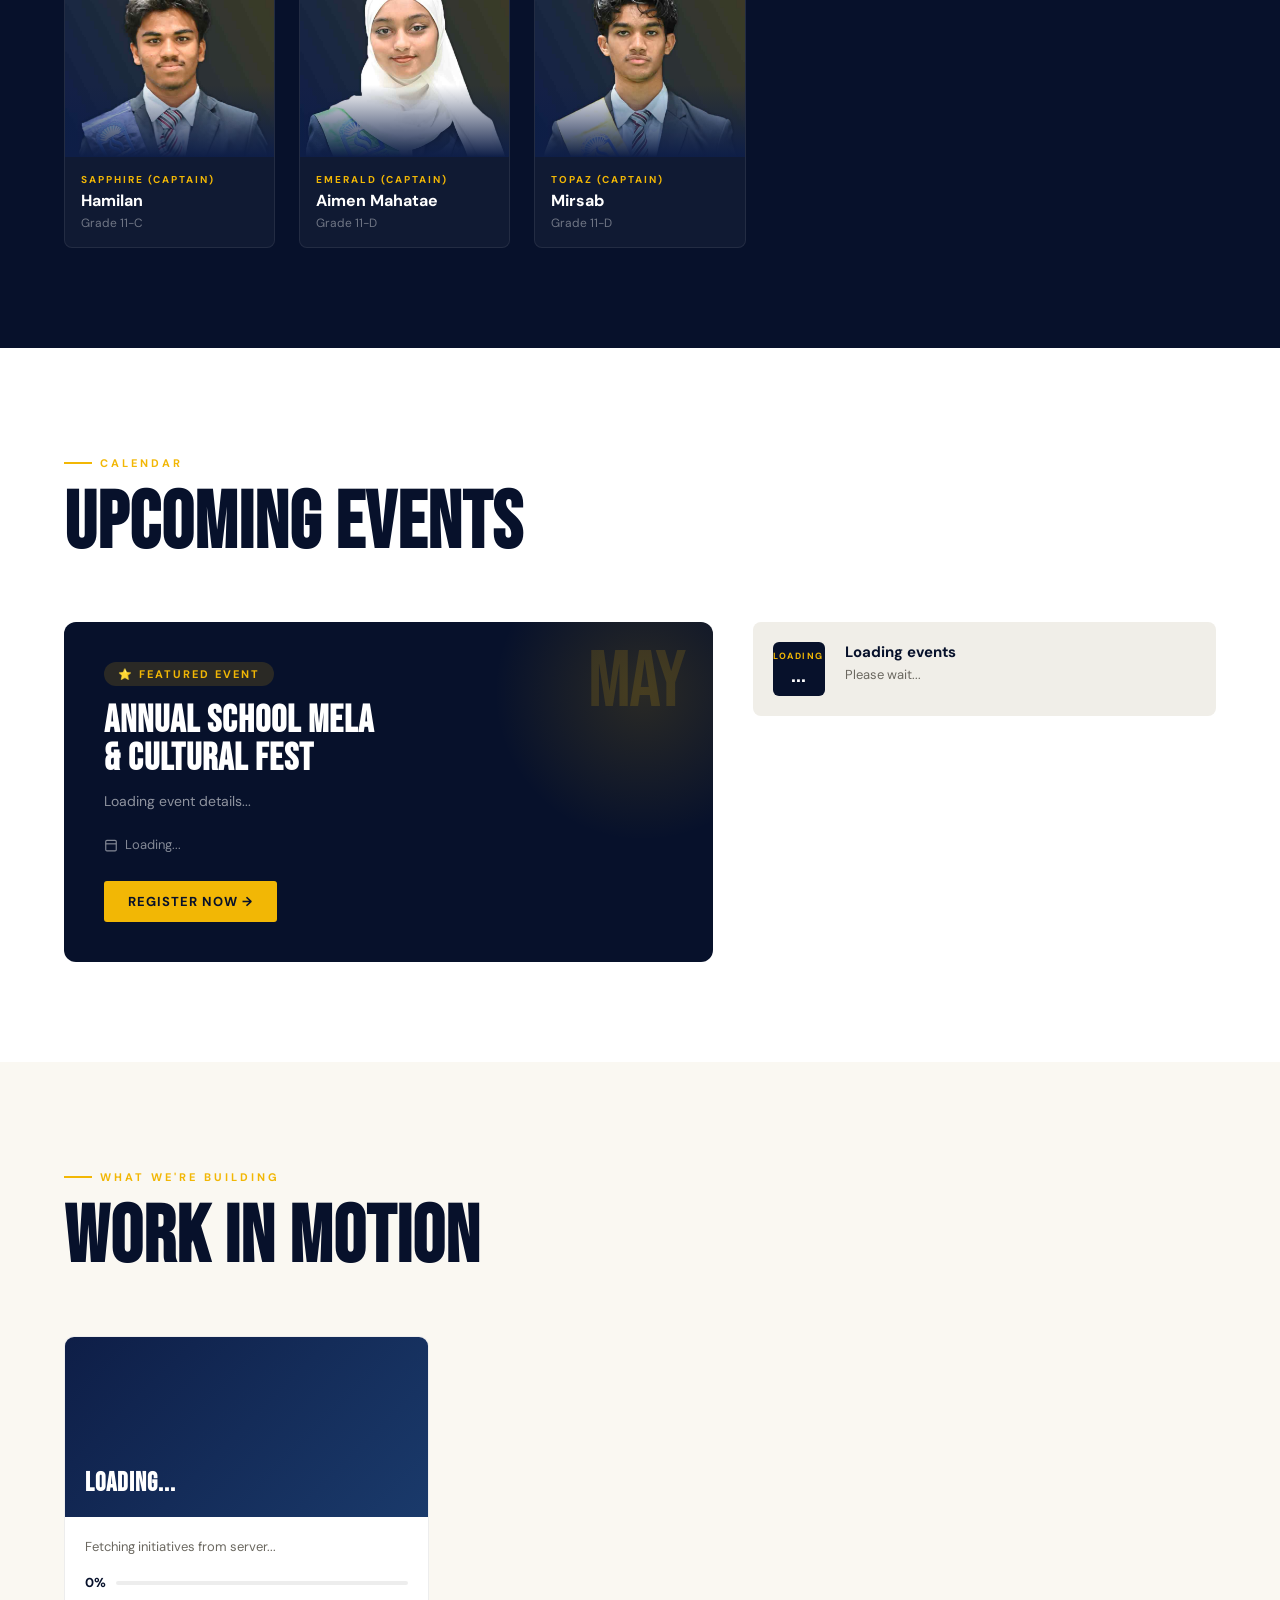
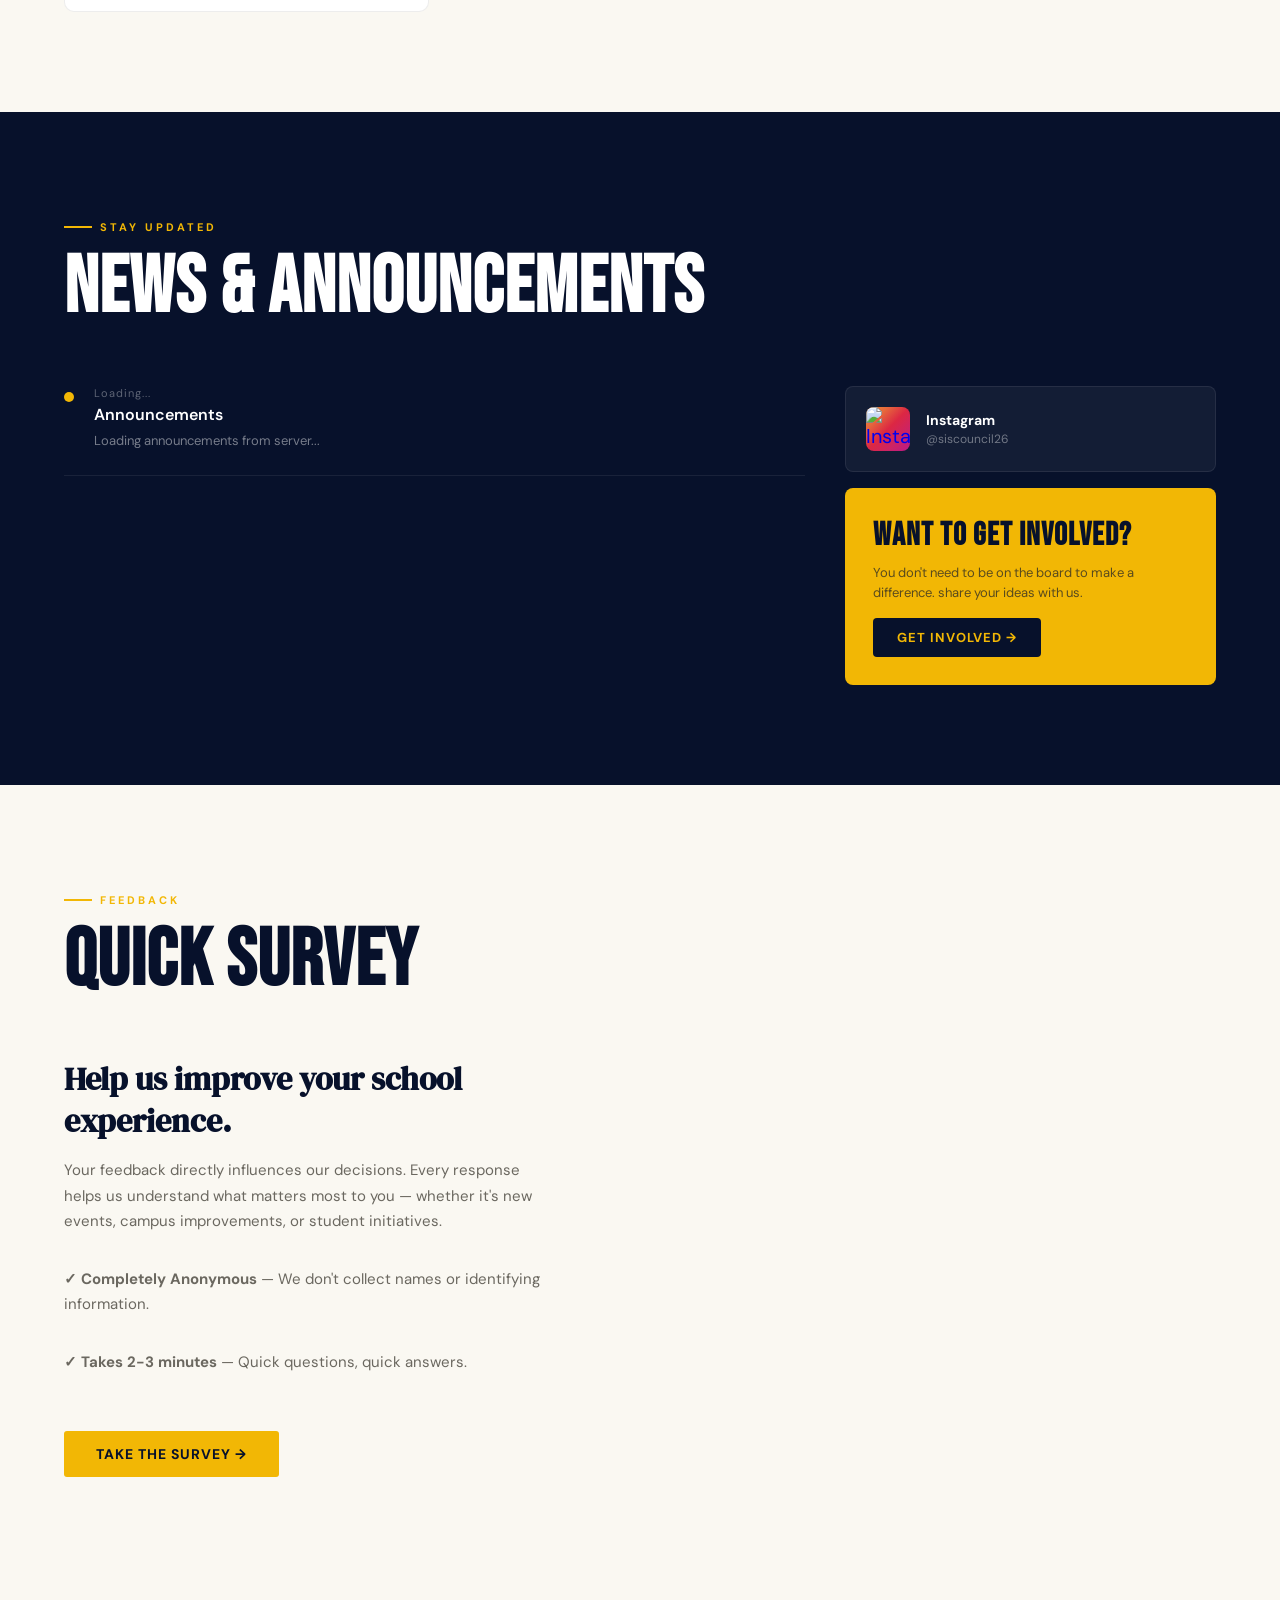
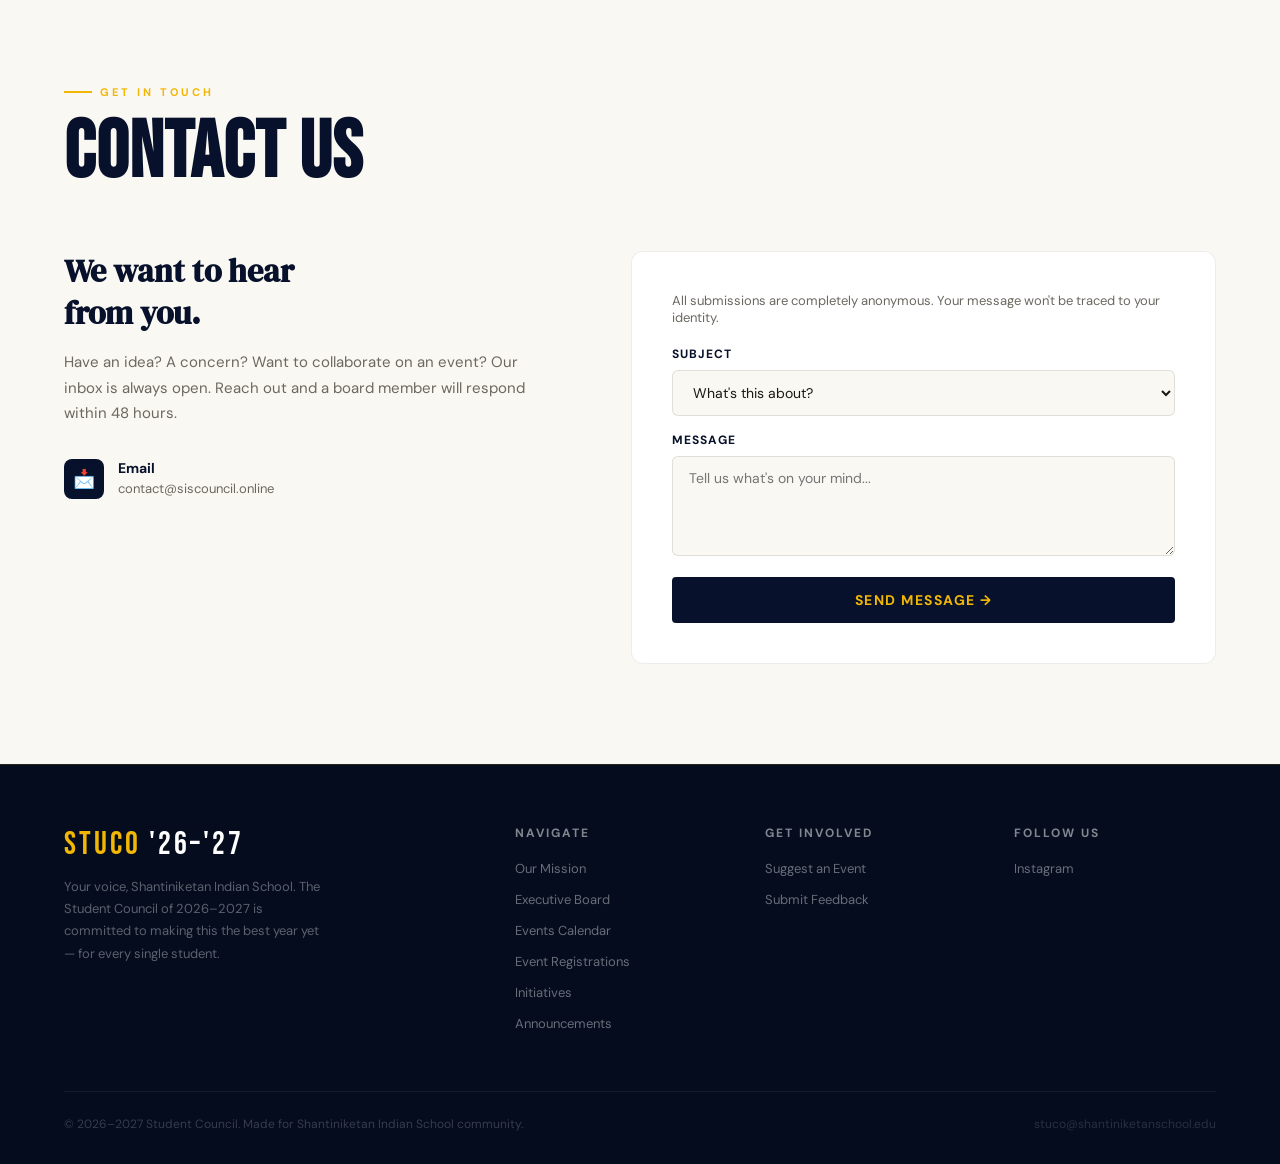
==== commit 1f7c280c: "tags# Please enter the commit message for your changes. Lines starting" ====
--- a/index.html
+++ b/index.html
@@ -6,7 +6,6 @@
 <meta property="og:image" content="images/logo.jpg">
 <title>Shantiniketan Indian School Student Council '26–'27</title>
 
-# SEO Tags
 <meta name="title" content="SIS Council | Official Student Council Portal">
 <meta name="description" content="Welcome to the official SIS Council portal. Stay updated with our active student initiatives, meet our executive board members, track event updates, and submit your suggestions directly to the SIS Student Council.">
 <meta name="keywords" content="sis council, sis student council, sis stuco, shantiniketan indian school, shantiniketan indian school qatar, sis qatar council, student council qatar, student council portal, student initiatives, school events, student feedback, sis, Shanti, SIS QATAR, student suggestions, student representation">
